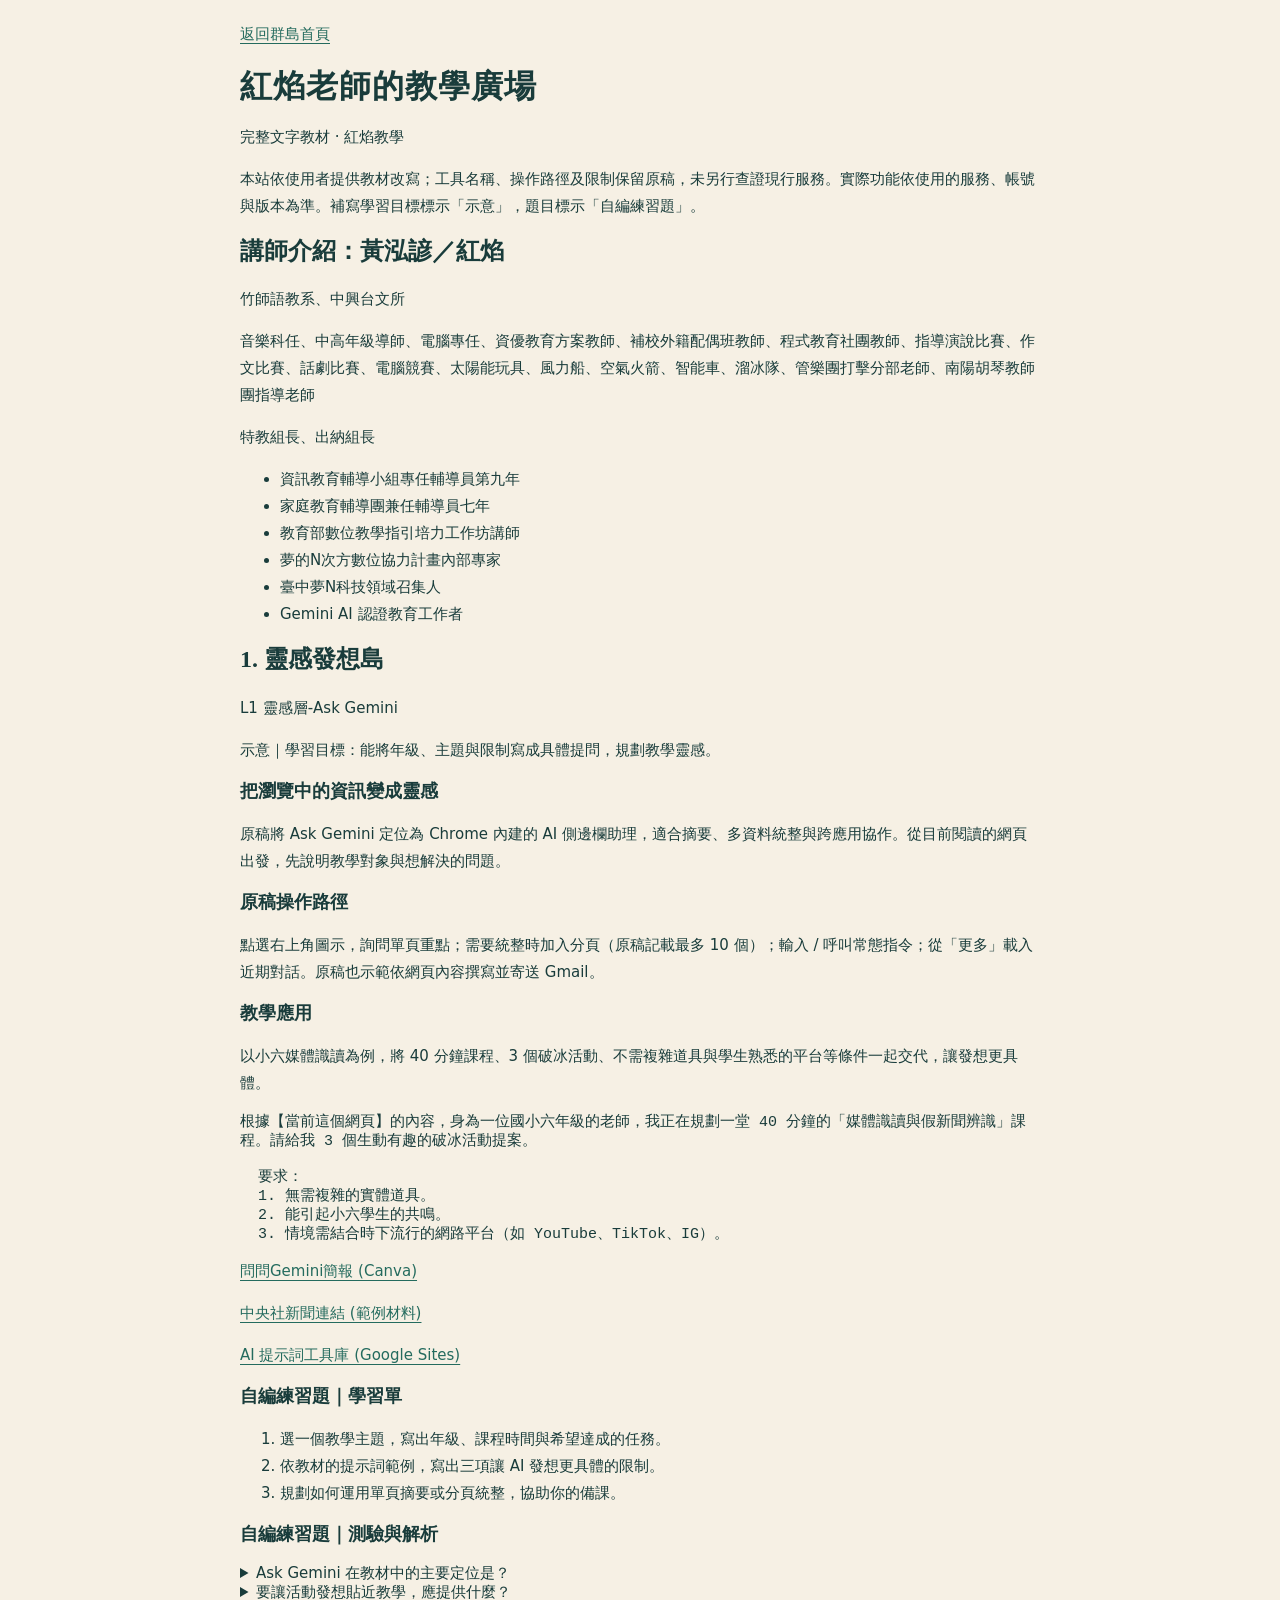
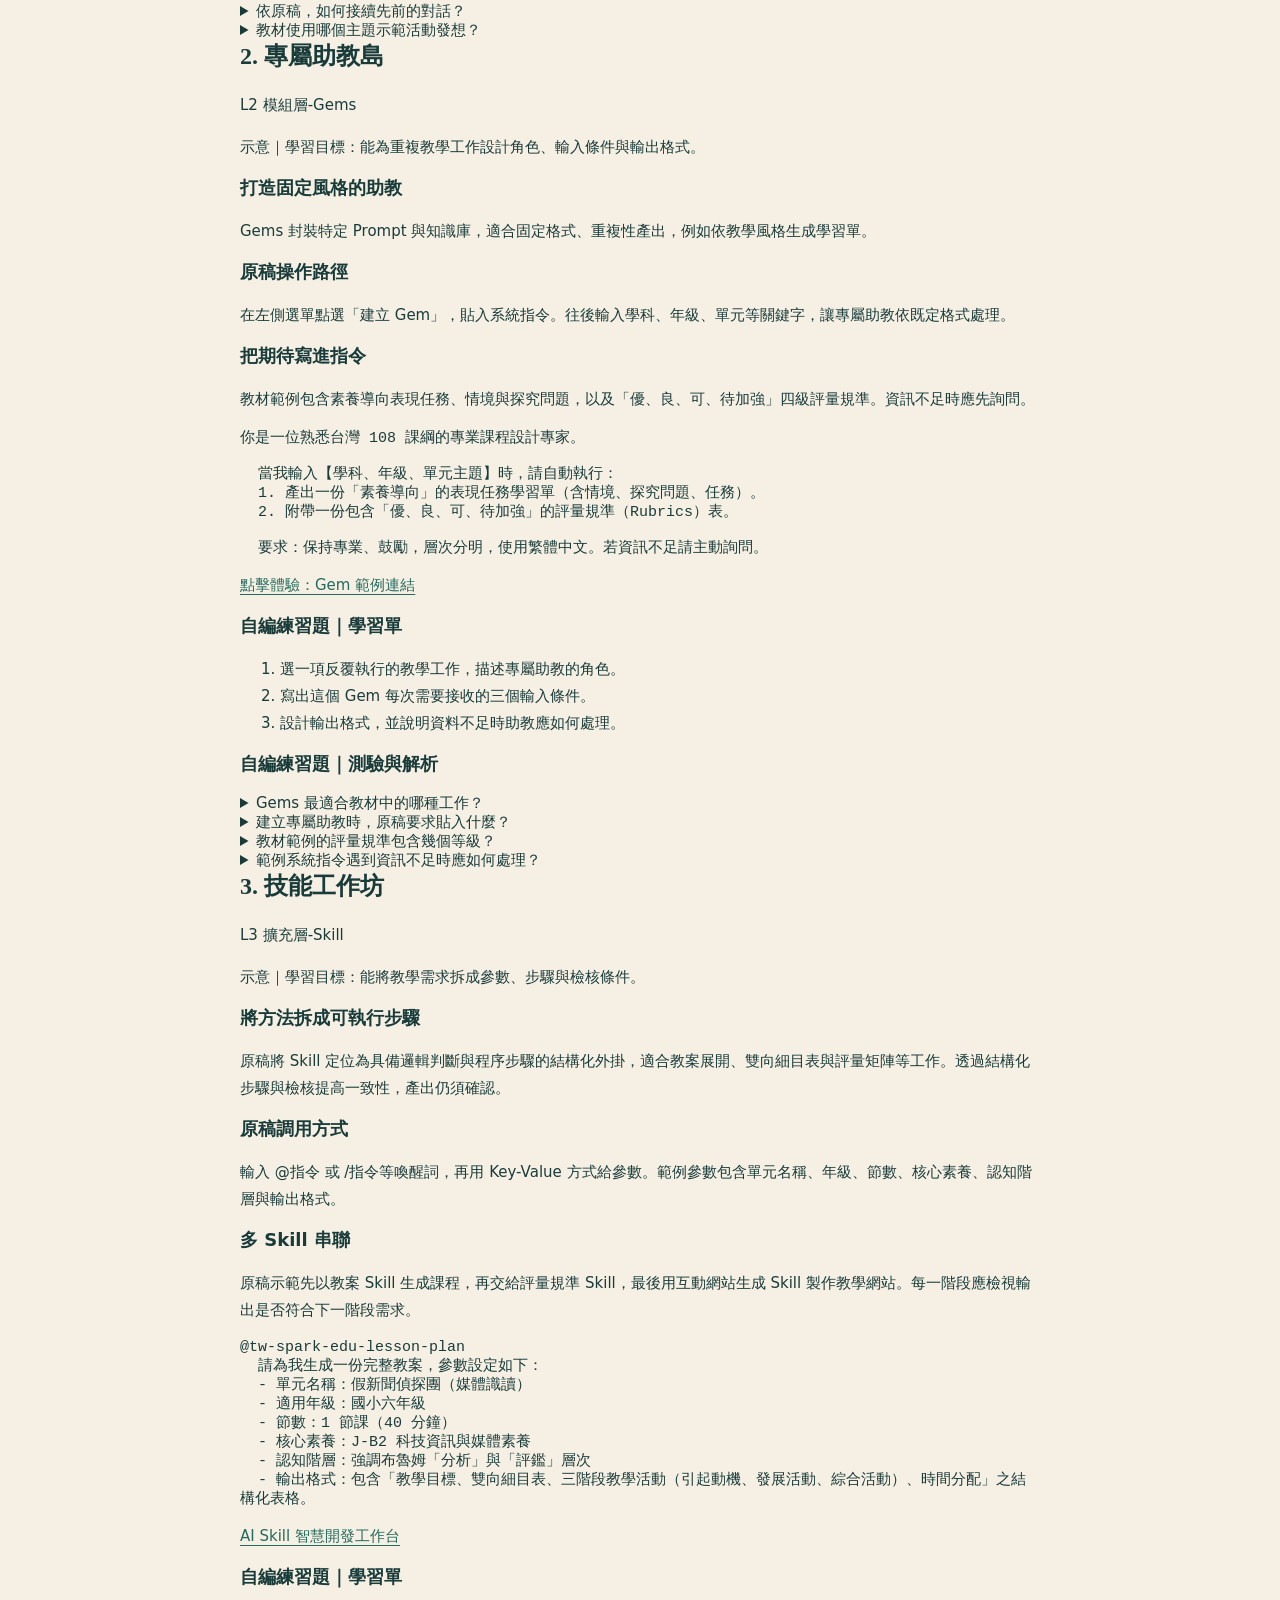
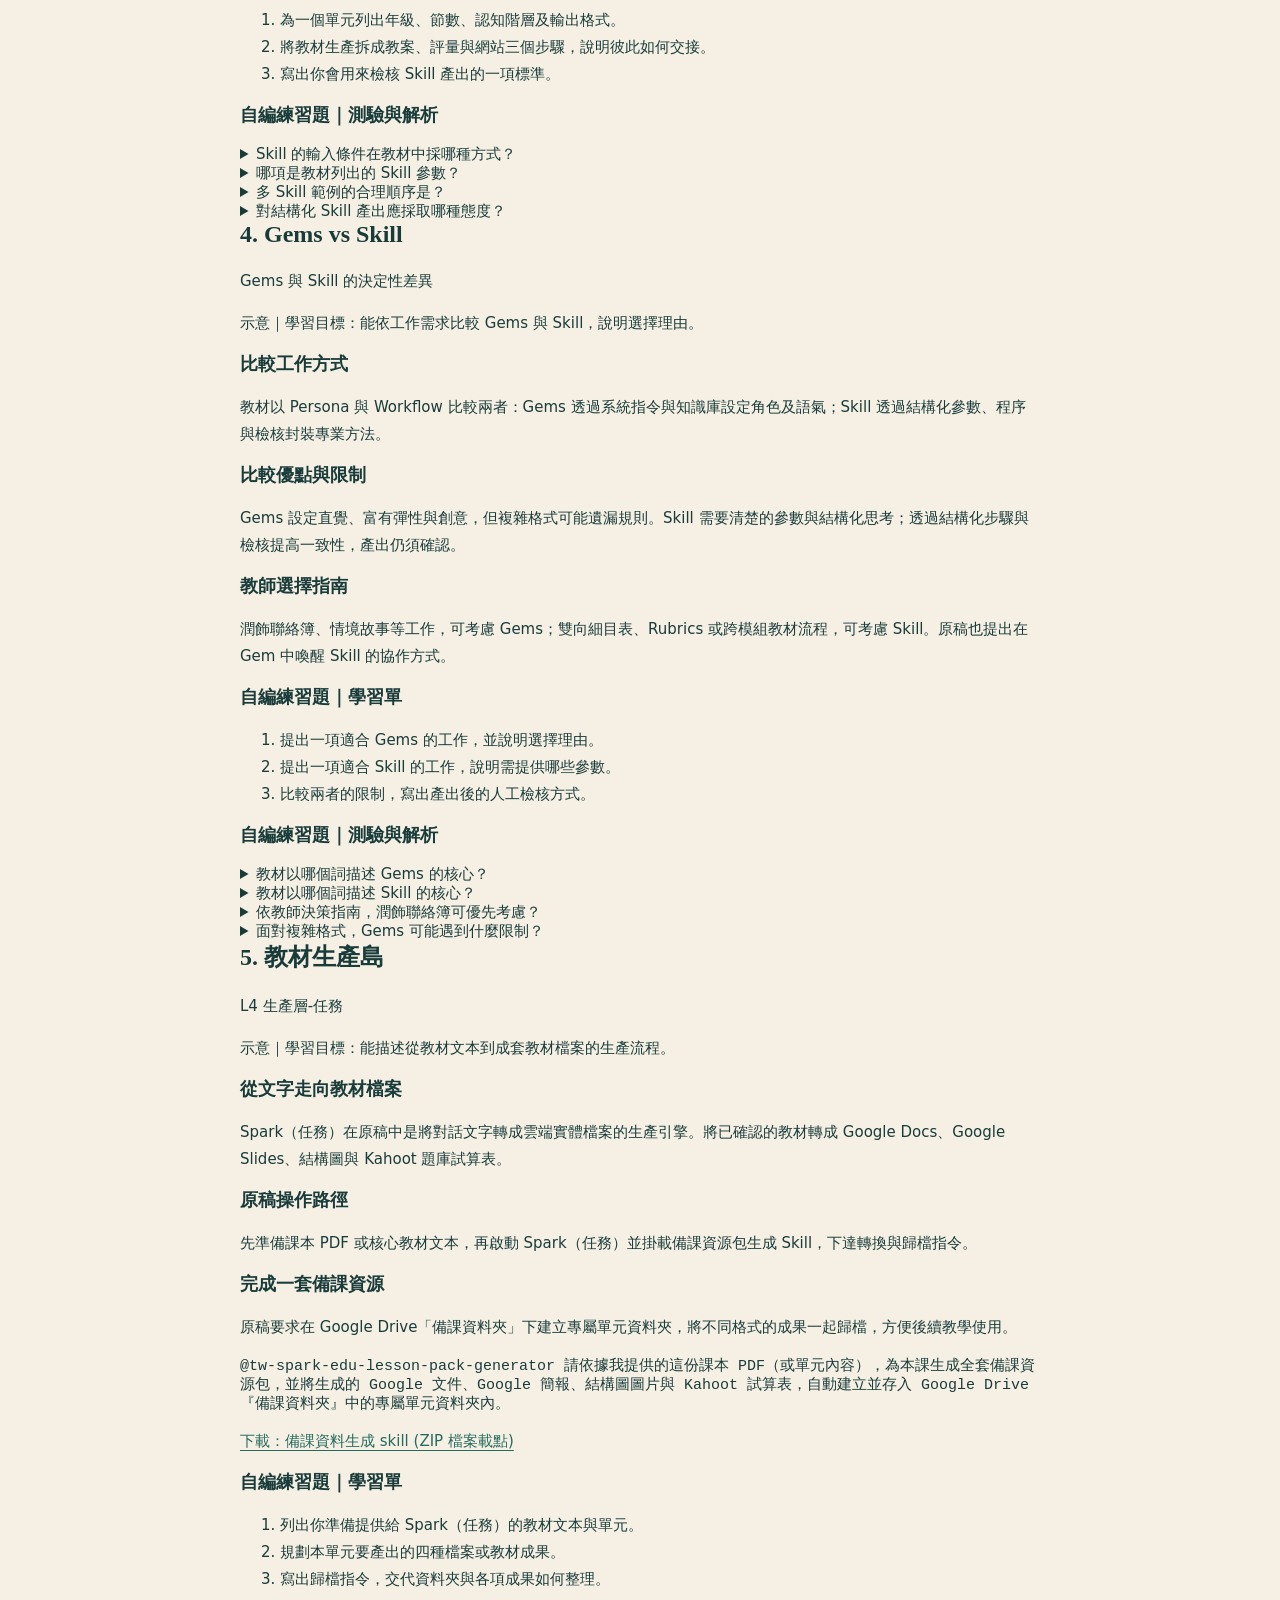
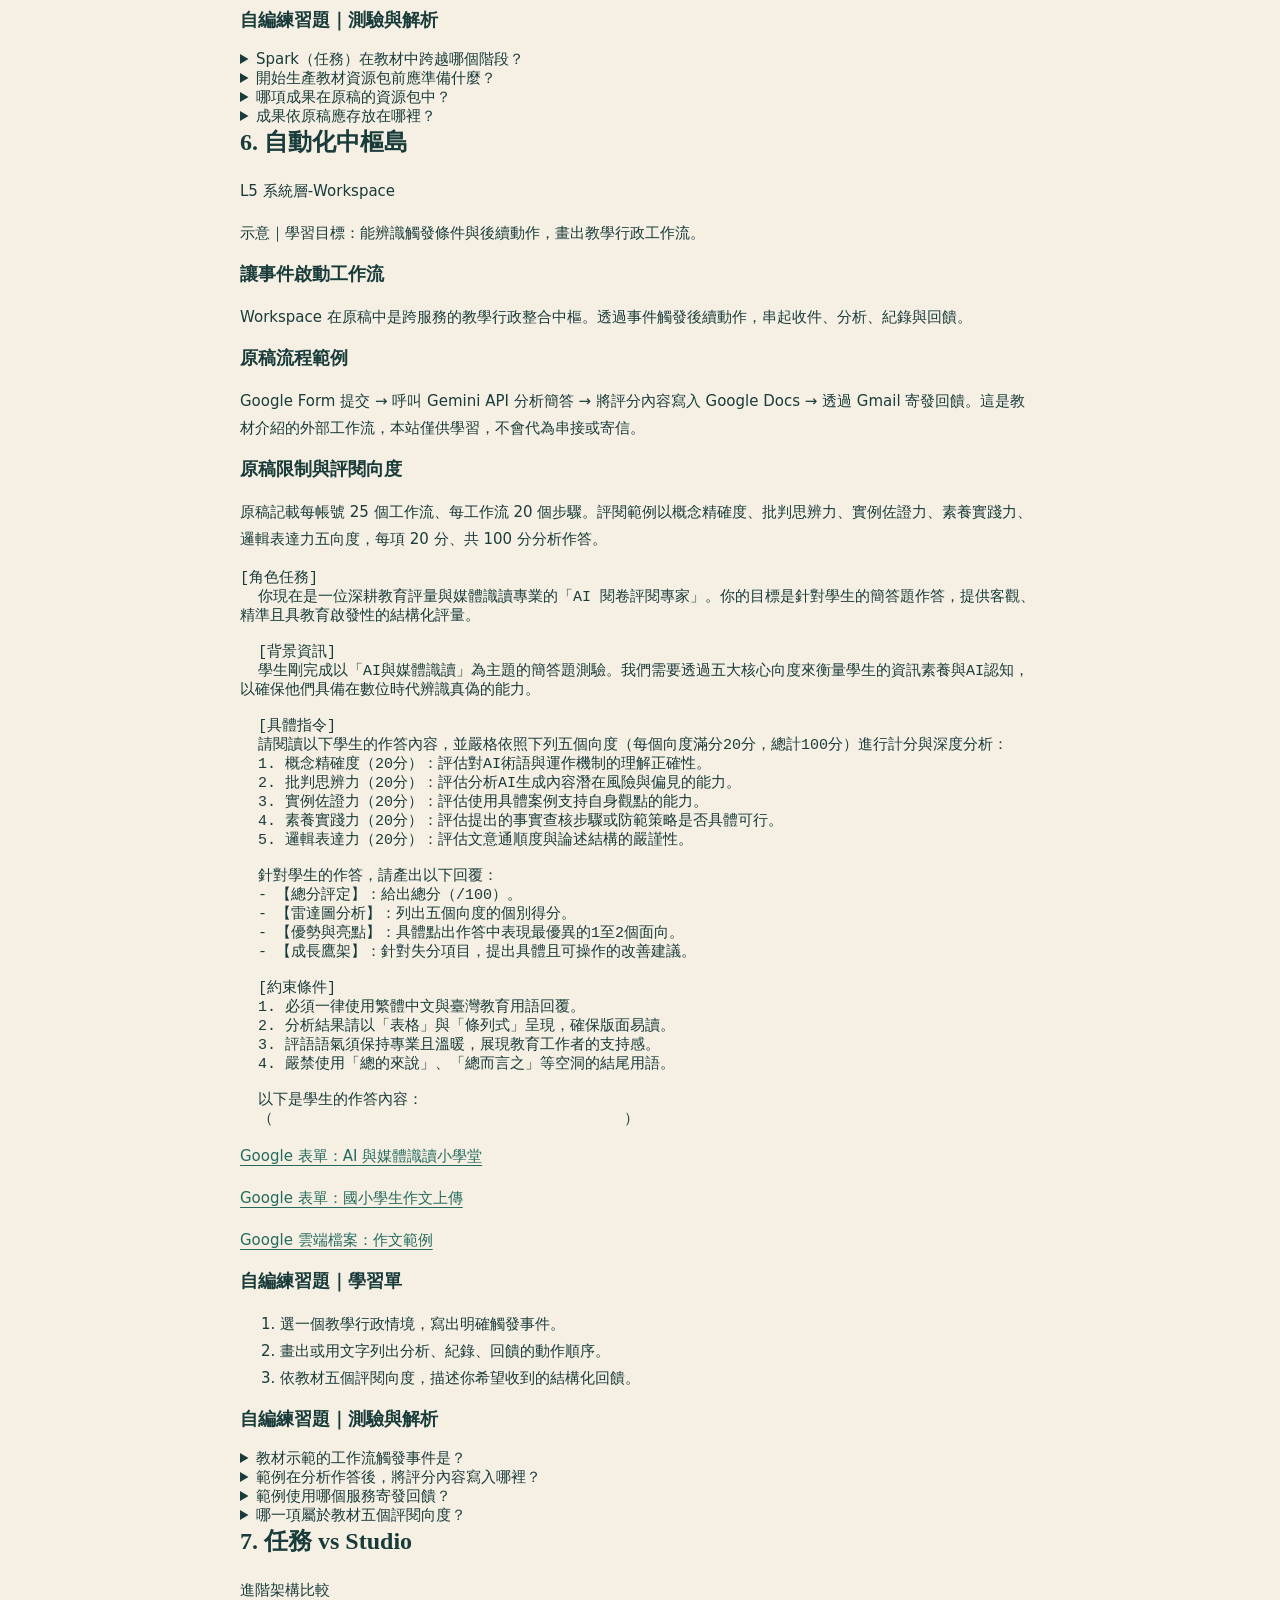
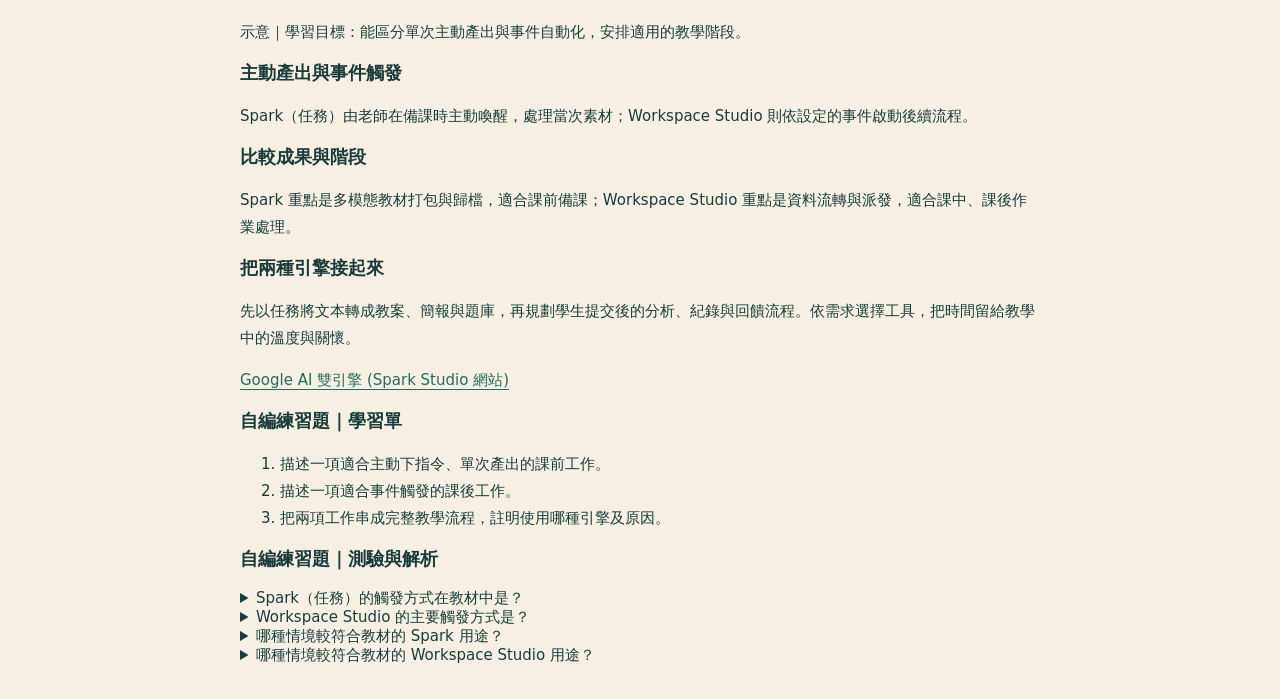
==== content.html @ 531f681a "Publish Hongyan teaching islands website" ====
<!doctype html><html lang="zh-Hant"><meta charset="utf-8"><meta name="viewport" content="width=device-width,initial-scale=1"><title>完整文字教材｜紅焰老師的教學廣場</title><link rel="stylesheet" href="styles.css"><body><main style="max-width:850px;margin:auto;padding:25px"><a href="./">返回群島首頁</a><h1>紅焰老師的教學廣場</h1><p>完整文字教材 · 紅焰教學</p><p>本站依使用者提供教材改寫；工具名稱、操作路徑及限制保留原稿，未另行查證現行服務。實際功能依使用的服務、帳號與版本為準。補寫學習目標標示「示意」，題目標示「自編練習題」。</p><h2>講師介紹：黃泓諺／紅焰</h2><p>竹師語教系、中興台文所</p><p>音樂科任、中高年級導師、電腦專任、資優教育方案教師、補校外籍配偶班教師、程式教育社團教師、指導演說比賽、作文比賽、話劇比賽、電腦競賽、太陽能玩具、風力船、空氣火箭、智能車、溜冰隊、管樂團打擊分部老師、南陽胡琴教師團指導老師</p><p>特教組長、出納組長</p><ul><li>資訊教育輔導小組專任輔導員第九年</li><li>家庭教育輔導團兼任輔導員七年</li><li>教育部數位教學指引培力工作坊講師</li><li>夢的N次方數位協力計畫內部專家</li><li>臺中夢N科技領域召集人</li><li>Gemini AI 認證教育工作者</li></ul><section><h2>1. 靈感發想島</h2><p>L1 靈感層-Ask Gemini</p><p>示意｜學習目標：能將年級、主題與限制寫成具體提問，規劃教學靈感。</p><h3>把瀏覽中的資訊變成靈感</h3><p>原稿將 Ask Gemini 定位為 Chrome 內建的 AI 側邊欄助理，適合摘要、多資料統整與跨應用協作。從目前閱讀的網頁出發，先說明教學對象與想解決的問題。</p><h3>原稿操作路徑</h3><p>點選右上角圖示，詢問單頁重點；需要統整時加入分頁（原稿記載最多 10 個）；輸入 / 呼叫常態指令；從「更多」載入近期對話。原稿也示範依網頁內容撰寫並寄送 Gmail。</p><h3>教學應用</h3><p>以小六媒體識讀為例，將 40 分鐘課程、3 個破冰活動、不需複雜道具與學生熟悉的平台等條件一起交代，讓發想更具體。</p><pre style="white-space:pre-wrap">根據【當前這個網頁】的內容，身為一位國小六年級的老師，我正在規劃一堂 40 分鐘的「媒體識讀與假新聞辨識」課程。請給我 3 個生動有趣的破冰活動提案。

  要求：
  1. 無需複雜的實體道具。
  2. 能引起小六學生的共鳴。
  3. 情境需結合時下流行的網路平台（如 YouTube、TikTok、IG）。</pre><p><a target="_blank" rel="noopener noreferrer" href="https://www.canva.com/design/DAHLmMfNN0M/DX5WxXr8ID_4GMmg6t9kiA/view?utm_content=DAHLmMfNN0M&amp;utm_campaign=designshare&amp;utm_medium=link2&amp;utm_source=uniquelinks&amp;utlId=hb34d3dd3f8#4">問問Gemini簡報 (Canva)</a></p><p><a target="_blank" rel="noopener noreferrer" href="https://www.cna.com.tw/news/aopl/202608100206.aspx">中央社新聞連結 (範例材料)</a></p><p><a target="_blank" rel="noopener noreferrer" href="https://sites.google.com/view/fireskills/skills%E6%8C%87%E4%BB%A4%E9%9B%86">AI 提示詞工具庫 (Google Sites)</a></p><h3>自編練習題｜學習單</h3><ol><li>選一個教學主題，寫出年級、課程時間與希望達成的任務。</li><li>依教材的提示詞範例，寫出三項讓 AI 發想更具體的限制。</li><li>規劃如何運用單頁摘要或分頁統整，協助你的備課。</li></ol><h3>自編練習題｜測驗與解析</h3><details><summary>Ask Gemini 在教材中的主要定位是？</summary><ul><li>Chrome 內建的 AI 側邊欄助理</li><li>離線試算表程式</li><li>學生點名系統</li><li>雲端硬碟資料夾</li></ul><p>答案：Chrome 內建的 AI 側邊欄助理。教材將它用於網頁摘要、統整與教學發想。</p></details><details><summary>要讓活動發想貼近教學，應提供什麼？</summary><ul><li>年級、主題、時間與活動限制</li><li>只說「幫我想」</li><li>只給一個表情符號</li><li>只列資料夾名稱</li></ul><p>答案：年級、主題、時間與活動限制。教材範例明確交代小六、40 分鐘與無複雜道具等條件。</p></details><details><summary>依原稿，如何接續先前的對話？</summary><ul><li>從「更多」載入「近期對話」</li><li>必須建立試算表</li><li>先刪除所有分頁</li><li>只能重新提問</li></ul><p>答案：從「更多」載入「近期對話」。這是原稿列出的接續脈絡方式。</p></details><details><summary>教材使用哪個主題示範活動發想？</summary><ul><li>媒體識讀與假新聞辨識</li><li>游泳姿勢測驗</li><li>烹飪火候控制</li><li>校舍工程估價</li></ul><p>答案：媒體識讀與假新聞辨識。原稿以小六媒體識讀課程的破冰活動示範。</p></details></section><section><h2>2. 專屬助教島</h2><p>L2 模組層-Gems</p><p>示意｜學習目標：能為重複教學工作設計角色、輸入條件與輸出格式。</p><h3>打造固定風格的助教</h3><p>Gems 封裝特定 Prompt 與知識庫，適合固定格式、重複性產出，例如依教學風格生成學習單。</p><h3>原稿操作路徑</h3><p>在左側選單點選「建立 Gem」，貼入系統指令。往後輸入學科、年級、單元等關鍵字，讓專屬助教依既定格式處理。</p><h3>把期待寫進指令</h3><p>教材範例包含素養導向表現任務、情境與探究問題，以及「優、良、可、待加強」四級評量規準。資訊不足時應先詢問。</p><pre style="white-space:pre-wrap">你是一位熟悉台灣 108 課綱的專業課程設計專家。

  當我輸入【學科、年級、單元主題】時，請自動執行：
  1. 產出一份「素養導向」的表現任務學習單（含情境、探究問題、任務）。
  2. 附帶一份包含「優、良、可、待加強」的評量規準（Rubrics）表。

  要求：保持專業、鼓勵，層次分明，使用繁體中文。若資訊不足請主動詢問。</pre><p><a target="_blank" rel="noopener noreferrer" href="https://gemini.google.com/gem/1ZPTjcGurju5-U2oRhyd-zbSAqyvMUpbj?usp=sharing">點擊體驗：Gem 範例連結</a></p><h3>自編練習題｜學習單</h3><ol><li>選一項反覆執行的教學工作，描述專屬助教的角色。</li><li>寫出這個 Gem 每次需要接收的三個輸入條件。</li><li>設計輸出格式，並說明資料不足時助教應如何處理。</li></ol><h3>自編練習題｜測驗與解析</h3><details><summary>Gems 最適合教材中的哪種工作？</summary><ul><li>固定格式的重複性產出</li><li>更換電腦硬體</li><li>維修校園網路</li><li>紙張裁切</li></ul><p>答案：固定格式的重複性產出。原稿以學習單產生器等固定風格與格式的工作說明。</p></details><details><summary>建立專屬助教時，原稿要求貼入什麼？</summary><ul><li>系統指令</li><li>印表機驅動程式</li><li>瀏覽器歷史紀錄</li><li>學生密碼</li></ul><p>答案：系統指令。系統指令封裝角色、產出規格與要求。</p></details><details><summary>教材範例的評量規準包含幾個等級？</summary><ul><li>四級</li><li>兩級</li><li>六級</li><li>八級</li></ul><p>答案：四級。分別為優、良、可、待加強。</p></details><details><summary>範例系統指令遇到資訊不足時應如何處理？</summary><ul><li>主動詢問</li><li>自行虛構</li><li>忽略所有要求</li><li>停止顯示內容</li></ul><p>答案：主動詢問。原稿明確要求資訊不足時主動詢問。</p></details></section><section><h2>3. 技能工作坊</h2><p>L3 擴充層-Skill</p><p>示意｜學習目標：能將教學需求拆成參數、步驟與檢核條件。</p><h3>將方法拆成可執行步驟</h3><p>原稿將 Skill 定位為具備邏輯判斷與程序步驟的結構化外掛，適合教案展開、雙向細目表與評量矩陣等工作。透過結構化步驟與檢核提高一致性，產出仍須確認。</p><h3>原稿調用方式</h3><p>輸入 @指令 或 /指令等喚醒詞，再用 Key-Value 方式給參數。範例參數包含單元名稱、年級、節數、核心素養、認知階層與輸出格式。</p><h3>多 Skill 串聯</h3><p>原稿示範先以教案 Skill 生成課程，再交給評量規準 Skill，最後用互動網站生成 Skill 製作教學網站。每一階段應檢視輸出是否符合下一階段需求。</p><pre style="white-space:pre-wrap">@tw-spark-edu-lesson-plan
  請為我生成一份完整教案，參數設定如下：
  - 單元名稱：假新聞偵探團（媒體識讀）
  - 適用年級：國小六年級
  - 節數：1 節課（40 分鐘）
  - 核心素養：J-B2 科技資訊與媒體素養
  - 認知階層：強調布魯姆「分析」與「評鑑」層次
  - 輸出格式：包含「教學目標、雙向細目表、三階段教學活動（引起動機、發展活動、綜合活動）、時間分配」之結構化表格。</pre><p><a target="_blank" rel="noopener noreferrer" href="https://moodlela914.github.io/gemskills/">AI Skill 智慧開發工作台</a></p><h3>自編練習題｜學習單</h3><ol><li>為一個單元列出年級、節數、認知階層及輸出格式。</li><li>將教材生產拆成教案、評量與網站三個步驟，說明彼此如何交接。</li><li>寫出你會用來檢核 Skill 產出的一項標準。</li></ol><h3>自編練習題｜測驗與解析</h3><details><summary>Skill 的輸入條件在教材中採哪種方式？</summary><ul><li>參數化 Key-Value</li><li>只傳空白訊息</li><li>隨機輸入符號</li><li>完全不給條件</li></ul><p>答案：參數化 Key-Value。教材用年級、節數等明確參數示範。</p></details><details><summary>哪項是教材列出的 Skill 參數？</summary><ul><li>認知階層</li><li>學生帳號密碼</li><li>主機序號</li><li>瀏覽器下載紀錄</li></ul><p>答案：認知階層。原稿以分析、評鑑等認知階層設定教案方向。</p></details><details><summary>多 Skill 範例的合理順序是？</summary><ul><li>教案 → 評量規準 → 互動網站</li><li>網站 → 刪除教材 → 不評量</li><li>歸檔 → 關機 → 收款</li><li>點名 → 維修 → 裁紙</li></ul><p>答案：教案 → 評量規準 → 互動網站。原稿示範先建立課程，再依課程設計評量及網站。</p></details><details><summary>對結構化 Skill 產出應採取哪種態度？</summary><ul><li>透過步驟提高一致性，產出仍須確認</li><li>保證永遠零錯誤</li><li>無需閱讀就公開</li><li>所有參數皆可省略</li></ul><p>答案：透過步驟提高一致性，產出仍須確認。依使用者核准修訂，結構化不能取代人工確認。</p></details></section><section><h2>4. Gems vs Skill</h2><p>Gems 與 Skill 的決定性差異</p><p>示意｜學習目標：能依工作需求比較 Gems 與 Skill，說明選擇理由。</p><h3>比較工作方式</h3><p>教材以 Persona 與 Workflow 比較兩者：Gems 透過系統指令與知識庫設定角色及語氣；Skill 透過結構化參數、程序與檢核封裝專業方法。</p><h3>比較優點與限制</h3><p>Gems 設定直覺、富有彈性與創意，但複雜格式可能遺漏規則。Skill 需要清楚的參數與結構化思考；透過結構化步驟與檢核提高一致性，產出仍須確認。</p><h3>教師選擇指南</h3><p>潤飾聯絡簿、情境故事等工作，可考慮 Gems；雙向細目表、Rubrics 或跨模組教材流程，可考慮 Skill。原稿也提出在 Gem 中喚醒 Skill 的協作方式。</p><h3>自編練習題｜學習單</h3><ol><li>提出一項適合 Gems 的工作，並說明選擇理由。</li><li>提出一項適合 Skill 的工作，說明需提供哪些參數。</li><li>比較兩者的限制，寫出產出後的人工檢核方式。</li></ol><h3>自編練習題｜測驗與解析</h3><details><summary>教材以哪個詞描述 Gems 的核心？</summary><ul><li>Persona</li><li>印表機</li><li>資料夾</li><li>硬碟</li></ul><p>答案：Persona。比較表以 Persona 說明角色與語氣設定。</p></details><details><summary>教材以哪個詞描述 Skill 的核心？</summary><ul><li>Workflow</li><li>字型</li><li>投影機</li><li>紙張</li></ul><p>答案：Workflow。比較表以 Workflow 說明結構化步驟與檢核。</p></details><details><summary>依教師決策指南，潤飾聯絡簿可優先考慮？</summary><ul><li>Gems</li><li>網路交換器</li><li>資料夾重新命名</li><li>鍵盤驅動程式</li></ul><p>答案：Gems。此工作偏向語氣、教學風格與彈性文字產出。</p></details><details><summary>面對複雜格式，Gems 可能遇到什麼限制？</summary><ul><li>跑版或遺忘規則</li><li>必然停止供電</li><li>無法輸入文字</li><li>只能產出圖像</li></ul><p>答案：跑版或遺忘規則。原稿提醒機率生成遇到嚴格限制時可能不一致。</p></details></section><section><h2>5. 教材生產島</h2><p>L4 生產層-任務</p><p>示意｜學習目標：能描述從教材文本到成套教材檔案的生產流程。</p><h3>從文字走向教材檔案</h3><p>Spark（任務）在原稿中是將對話文字轉成雲端實體檔案的生產引擎。將已確認的教材轉成 Google Docs、Google Slides、結構圖與 Kahoot 題庫試算表。</p><h3>原稿操作路徑</h3><p>先準備課本 PDF 或核心教材文本，再啟動 Spark（任務）並掛載備課資源包生成 Skill，下達轉換與歸檔指令。</p><h3>完成一套備課資源</h3><p>原稿要求在 Google Drive「備課資料夾」下建立專屬單元資料夾，將不同格式的成果一起歸檔，方便後續教學使用。</p><pre style="white-space:pre-wrap">@tw-spark-edu-lesson-pack-generator 請依據我提供的這份課本 PDF（或單元內容），為本課生成全套備課資源包，並將生成的 Google 文件、Google 簡報、結構圖圖片與 Kahoot 試算表，自動建立並存入 Google Drive『備課資料夾』中的專屬單元資料夾內。</pre><p><a target="_blank" rel="noopener noreferrer" href="https://u1.padletusercontent.com/uploads/padlet-uploads-usc1/1736270122/df8935d96eef982d28dcd34543dd5999/tw_spark_edu_lesson_pack_generator.zip?token=[base64]">下載：備課資料生成 skill (ZIP 檔案載點)</a></p><h3>自編練習題｜學習單</h3><ol><li>列出你準備提供給 Spark（任務）的教材文本與單元。</li><li>規劃本單元要產出的四種檔案或教材成果。</li><li>寫出歸檔指令，交代資料夾與各項成果如何整理。</li></ol><h3>自編練習題｜測驗與解析</h3><details><summary>Spark（任務）在教材中跨越哪個階段？</summary><ul><li>對話文字到雲端實體檔案</li><li>電力到網路線</li><li>紙張到木材</li><li>攝影機到印表機</li></ul><p>答案：對話文字到雲端實體檔案。教材定位為將確認後文字轉為教材檔案的生產引擎。</p></details><details><summary>開始生產教材資源包前應準備什麼？</summary><ul><li>課本 PDF 或核心教材文本</li><li>學生密碼清單</li><li>電腦硬體報價</li><li>空白訊息</li></ul><p>答案：課本 PDF 或核心教材文本。原稿第一步是準備來源教材。</p></details><details><summary>哪項成果在原稿的資源包中？</summary><ul><li>Kahoot 題庫試算表</li><li>校車維修單</li><li>銀行轉帳憑證</li><li>宿舍門禁卡</li></ul><p>答案：Kahoot 題庫試算表。原稿列出文件、簡報、結構圖與 Kahoot 試算表。</p></details><details><summary>成果依原稿應存放在哪裡？</summary><ul><li>Google Drive 的專屬單元資料夾</li><li>只留在對話標題</li><li>隨機刪除</li><li>學生密碼欄</li></ul><p>答案：Google Drive 的專屬單元資料夾。指令要求建立單元資料夾，統整歸檔。</p></details></section><section><h2>6. 自動化中樞島</h2><p>L5 系統層-Workspace</p><p>示意｜學習目標：能辨識觸發條件與後續動作，畫出教學行政工作流。</p><h3>讓事件啟動工作流</h3><p>Workspace 在原稿中是跨服務的教學行政整合中樞。透過事件觸發後續動作，串起收件、分析、紀錄與回饋。</p><h3>原稿流程範例</h3><p>Google Form 提交 → 呼叫 Gemini API 分析簡答 → 將評分內容寫入 Google Docs → 透過 Gmail 寄發回饋。這是教材介紹的外部工作流，本站僅供學習，不會代為串接或寄信。</p><h3>原稿限制與評閱向度</h3><p>原稿記載每帳號 25 個工作流、每工作流 20 個步驟。評閱範例以概念精確度、批判思辨力、實例佐證力、素養實踐力、邏輯表達力五向度，每項 20 分、共 100 分分析作答。</p><pre style="white-space:pre-wrap">[角色任務]
  你現在是一位深耕教育評量與媒體識讀專業的「AI 閱卷評閱專家」。你的目標是針對學生的簡答題作答，提供客觀、精準且具教育啟發性的結構化評量。

  [背景資訊]
  學生剛完成以「AI與媒體識讀」為主題的簡答題測驗。我們需要透過五大核心向度來衡量學生的資訊素養與AI認知，以確保他們具備在數位時代辨識真偽的能力。

  [具體指令]
  請閱讀以下學生的作答內容，並嚴格依照下列五個向度（每個向度滿分20分，總計100分）進行計分與深度分析：
  1. 概念精確度（20分）：評估對AI術語與運作機制的理解正確性。
  2. 批判思辨力（20分）：評估分析AI生成內容潛在風險與偏見的能力。
  3. 實例佐證力（20分）：評估使用具體案例支持自身觀點的能力。
  4. 素養實踐力（20分）：評估提出的事實查核步驟或防範策略是否具體可行。
  5. 邏輯表達力（20分）：評估文意通順度與論述結構的嚴謹性。

  針對學生的作答，請產出以下回覆：
  - 【總分評定】：給出總分（/100）。
  - 【雷達圖分析】：列出五個向度的個別得分。
  - 【優勢與亮點】：具體點出作答中表現最優異的1至2個面向。
  - 【成長鷹架】：針對失分項目，提出具體且可操作的改善建議。

  [約束條件]
  1. 必須一律使用繁體中文與臺灣教育用語回覆。
  2. 分析結果請以「表格」與「條列式」呈現，確保版面易讀。
  3. 評語語氣須保持專業且溫暖，展現教育工作者的支持感。
  4. 嚴禁使用「總的來說」、「總而言之」等空洞的結尾用語。

  以下是學生的作答內容：
  （                                       ）</pre><p><a target="_blank" rel="noopener noreferrer" href="https://docs.google.com/forms/d/e/1FAIpQLSeXGEDD15aoSWfUuVnDVUYDAQT18z3Glyc0orc8nErMpiPvmA/viewform">Google 表單：AI 與媒體識讀小學堂</a></p><p><a target="_blank" rel="noopener noreferrer" href="https://docs.google.com/forms/d/e/1FAIpQLSeZiQxbILLUaVcp5YNn76YQANyocaM2n6pN9eeBRgpGIYclGA/viewform">Google 表單：國小學生作文上傳</a></p><p><a target="_blank" rel="noopener noreferrer" href="https://drive.google.com/file/d/1uDeNNTBMOU2ynpUBXBktfagf7w33i3dU/view?usp=sharing">Google 雲端檔案：作文範例</a></p><h3>自編練習題｜學習單</h3><ol><li>選一個教學行政情境，寫出明確觸發事件。</li><li>畫出或用文字列出分析、紀錄、回饋的動作順序。</li><li>依教材五個評閱向度，描述你希望收到的結構化回饋。</li></ol><h3>自編練習題｜測驗與解析</h3><details><summary>教材示範的工作流觸發事件是？</summary><ul><li>Google Form 被提交</li><li>教師更換滑鼠</li><li>投影機關閉</li><li>桌面背景改色</li></ul><p>答案：Google Form 被提交。表單提交啟動後續分析、紀錄與寄送。</p></details><details><summary>範例在分析作答後，將評分內容寫入哪裡？</summary><ul><li>Google Docs</li><li>硬體 BIOS</li><li>紙張裁刀</li><li>瀏覽器書籤名稱</li></ul><p>答案：Google Docs。教材流程為 Gemini API 分析後寫入 Google Docs。</p></details><details><summary>範例使用哪個服務寄發回饋？</summary><ul><li>Gmail</li><li>相機</li><li>計算機</li><li>字型管理器</li></ul><p>答案：Gmail。原稿最後一步透過 Gmail 派送回饋。</p></details><details><summary>哪一項屬於教材五個評閱向度？</summary><ul><li>批判思辨力</li><li>鍵盤打字速度</li><li>螢幕尺寸</li><li>電腦價格</li></ul><p>答案：批判思辨力。五向度包含概念、思辨、佐證、實踐及表達。</p></details></section><section><h2>7. 任務 vs  Studio</h2><p>進階架構比較</p><p>示意｜學習目標：能區分單次主動產出與事件自動化，安排適用的教學階段。</p><h3>主動產出與事件觸發</h3><p>Spark（任務）由老師在備課時主動喚醒，處理當次素材；Workspace Studio 則依設定的事件啟動後續流程。</p><h3>比較成果與階段</h3><p>Spark 重點是多模態教材打包與歸檔，適合課前備課；Workspace Studio 重點是資料流轉與派發，適合課中、課後作業處理。</p><h3>把兩種引擎接起來</h3><p>先以任務將文本轉成教案、簡報與題庫，再規劃學生提交後的分析、紀錄與回饋流程。依需求選擇工具，把時間留給教學中的溫度與關懷。</p><p><a target="_blank" rel="noopener noreferrer" href="https://moodlela914.github.io/sparkstudio">Google AI 雙引擎 (Spark Studio 網站)</a></p><h3>自編練習題｜學習單</h3><ol><li>描述一項適合主動下指令、單次產出的課前工作。</li><li>描述一項適合事件觸發的課後工作。</li><li>把兩項工作串成完整教學流程，註明使用哪種引擎及原因。</li></ol><h3>自編練習題｜測驗與解析</h3><details><summary>Spark（任務）的觸發方式在教材中是？</summary><ul><li>教師主動喚醒</li><li>學生提交後永遠自動啟動</li><li>只能午夜啟動</li><li>由印表機墨水決定</li></ul><p>答案：教師主動喚醒。教材將其定位為 On-Demand 單次產出。</p></details><details><summary>Workspace Studio 的主要觸發方式是？</summary><ul><li>事件觸發</li><li>每次必須手動貼完整指令</li><li>只能按投影機開關</li><li>由紙張顏色決定</li></ul><p>答案：事件觸發。設定規則後由事件啟動工作流。</p></details><details><summary>哪種情境較符合教材的 Spark 用途？</summary><ul><li>課前將文本打包為教材</li><li>課後依表單提交自動派發</li><li>電腦硬碟修復</li><li>校舍清潔排程</li></ul><p>答案：課前將文本打包為教材。Spark 聚焦主動生成多種教材檔案。</p></details><details><summary>哪種情境較符合教材的 Workspace Studio 用途？</summary><ul><li>收件後分析、寫紀錄並寄信</li><li>單次發想破冰活動</li><li>只潤飾一則聯絡簿</li><li>手動替換簡報字型</li></ul><p>答案：收件後分析、寫紀錄並寄信。Studio 聚焦課中、課後的資料流轉與派發。</p></details></section></main></body></html>
---- styles.css ----
@charset "UTF-8";
:root{--bg:#f6f0e4;--surface:#fffdf7;--ink:#193c3b;--muted:#536c66;--line:#d9ddd0;--primary:#2f7a6b;--accent:#a9521e;--water:#bed4d3;--shadow:0 16px 52px #183d3b18;font-family:"Noto Sans TC","Microsoft JhengHei",system-ui,sans-serif;color:var(--ink);background:var(--bg);font-size:15px;color-scheme:light}
html[data-theme=mist]{--bg:#dcebee;--surface:#f5fbfb;--ink:#163c43;--muted:#4c6970;--line:#bed3d7;--water:#b0cccf}
html[data-theme=night]{--bg:#16222e;--surface:#233445;--ink:#f3f1e8;--muted:#c0cfd3;--line:#465c6c;--primary:#9ed8c6;--accent:#ffbd81;--water:#193f76;color-scheme:dark}
*{box-sizing:border-box}body{margin:0}button,input,select,textarea{font:inherit;color:inherit}button,select{min-height:44px}button,a,input,select,textarea{touch-action:manipulation}button{cursor:pointer;border:1px solid var(--line);background:var(--surface);border-radius:12px;padding:10px 15px;transition:background .16s,box-shadow .16s}button:hover{box-shadow:0 3px 12px #183d3b1c;background:var(--bg)}button:focus-visible,a:focus-visible,input:focus-visible,select:focus-visible,textarea:focus-visible,summary:focus-visible{outline:3px solid var(--accent);outline-offset:3px}button:disabled{opacity:.55;cursor:not-allowed}a{color:var(--primary);text-underline-offset:4px}h1,h2,h3,p{margin-top:0}h1,h2,.island-label{font-family:"LXGW WenKai TC","DFKai-SB","KaiTi","Microsoft JhengHei",serif}h1{font-size:36px;line-height:1.36;letter-spacing:1px;margin:21px 0 15px}h1 span{color:var(--primary)}h2{font-size:24px}h3{font-size:18px}p,li{line-height:1.8}small{display:block}button.primary{background:var(--primary);color:var(--surface);border-color:transparent;font-weight:700}html[data-theme=night] button.primary{color:#16222e}.small{font-size:12px;color:var(--muted)}.eyebrow{font-size:10px;font-weight:800;letter-spacing:1.4px;color:var(--primary)}.eyebrow>span{display:inline-block;width:7px;height:7px;background:#d9792f;border-radius:100%;margin-right:5px}.header{height:84px;padding:0 34px;display:flex;align-items:center;justify-content:space-between;border-bottom:1px solid var(--line);position:relative;z-index:3;background:var(--bg)}.brand{display:flex;gap:12px;align-items:center;text-decoration:none;color:var(--ink);font-size:19px;font-weight:800}.brand small{font:9px/2 system-ui;letter-spacing:2px;color:var(--muted)}.header-actions{display:flex;align-items:center;gap:24px}.edition{font-size:12px;color:var(--muted)}.edition i{font-style:normal;margin-left:14px;color:var(--accent)}.icon-button{width:44px;height:44px;padding:0;border-radius:50%;font-size:19px;flex-shrink:0}.workspace{display:grid;grid-template-columns:310px minmax(0,1fr);min-height:calc(100dvh - 84px);padding-bottom:90px}.rail{padding:29px 25px 12px 34px;z-index:2;background:var(--bg);border-right:1px solid var(--line)}.intro{font-size:13px;color:var(--muted)}.center-entry{display:flex;align-items:center;gap:10px;width:100%;text-align:left;padding:13px 11px;border:1px solid var(--line);margin:22px 0}.entry-symbol{font-size:26px;color:var(--accent)}.center-entry span:nth-child(2){flex:1;font-size:13px;font-weight:700}.center-entry small{font-size:10px;color:var(--muted);margin-top:4px;font-weight:400}.center-entry b{font-size:20px}.rail-heading{display:flex;align-items:center;justify-content:space-between;margin-top:24px}.rail-heading h2{font-family:inherit;font-size:14px;margin:0}.rail-heading>span{font-size:11px;color:var(--muted)}.progress-track{height:4px;background:var(--line);border-radius:6px;margin:12px 0 20px;overflow:hidden}.progress-track span{display:block;height:100%;background:#d9792f;width:0;transition:width .3s}.search-label{font-size:11px;color:var(--muted)}.search-box{display:flex;align-items:center;background:var(--surface);border:1px solid var(--line);border-radius:12px;margin:7px 0 8px;padding:0 12px;gap:8px}.search-box span{font-size:22px}.search-box input{min-height:44px;min-width:0;width:100%;border:0;background:transparent;font-size:12px;outline-offset:0}select{width:100%;border:1px solid var(--line);background:var(--surface);border-radius:10px;padding:8px;font-size:12px}#course-list{margin-top:13px}.course-entry{display:flex;width:100%;text-align:left;align-items:center;gap:11px;margin:4px 0;padding:8px 6px;border:0;background:transparent;border-bottom:1px solid var(--line);border-radius:0;min-height:56px}.course-entry .num{width:29px;color:var(--accent);font:italic 17px Georgia}.course-entry .course-name{font-size:13px;font-weight:700;flex:1}.course-entry small{font-size:10px;color:var(--muted);font-weight:400;margin-top:3px}.course-entry .visited{font-size:12px;color:var(--primary)}.rail-footer{display:flex;justify-content:space-between;font-size:10px;color:var(--muted);margin-top:20px}.rail-footer a{font-size:10px}.map{position:relative;min-height:640px;background:var(--water);overflow:hidden}.map-heading{position:absolute;top:32px;left:34px;z-index:1;pointer-events:none}.map-heading p{font-size:14px;margin:8px 0;color:#294b4c}.map-heading .eyebrow{color:#294b4c}html[data-theme=night] .map-heading p,html[data-theme=night] .map-heading .eyebrow{color:#e7edf0}#scene{position:absolute;inset:0}#scene canvas{display:block;touch-action:none}.map-guide{position:absolute;bottom:44px;left:28px;display:flex;gap:8px;align-items:center;z-index:1;pointer-events:none}.map-guide p{font-size:12px;background:var(--surface);padding:10px 15px;border-radius:16px;margin:0;box-shadow:var(--shadow)}.map-guide small{font-size:10px;color:var(--muted)}.overview{position:absolute;bottom:55px;right:28px;z-index:1;border-radius:30px;font-size:12px}.map-coordinate{position:absolute;bottom:16px;left:34px;right:30px;font:9px system-ui;letter-spacing:2px;color:#395e62;display:flex;justify-content:space-between}html[data-theme=night] .map-coordinate{color:#d8e5ef}#map-status{position:absolute;left:20px;right:20px;top:46%;text-align:center;z-index:1;color:var(--ink);font-size:14px;background:var(--surface);border-radius:18px;padding:18px}.island-label{min-height:44px;padding:9px 13px;white-space:nowrap;background:#fffdf5f5;color:#203f3b;border:1px solid #d4ded7;border-radius:28px;box-shadow:0 3px 8px #143d3926;font-size:13px;font-weight:800;pointer-events:auto;position:relative}.island-label b{color:#a9521e;font-family:system-ui;font-size:12px;margin-right:6px}.island-label.selected{background:#2f7a6b;color:#fff;box-shadow:0 0 0 4px #fff8}.island-label.selected b{color:#ffe1a2}.island-label.center{border-color:#cd8b3a}.dock{position:fixed;bottom:17px;left:50%;transform:translateX(-50%);display:flex;align-items:center;gap:7px;padding:7px 10px;background:var(--surface);border:1px solid var(--line);border-radius:20px;z-index:4;box-shadow:var(--shadow);white-space:nowrap}.dock button{border:0;background:transparent;font-size:12px;padding:8px 11px;min-height:44px}.dock button[aria-pressed=true]{background:var(--bg);box-shadow:inset 0 0 0 1px var(--primary)}.theme-switch{display:flex;gap:3px}.theme-switch i{display:inline-block;width:12px;height:12px;border:1px solid #81928e;border-radius:50%;vertical-align:middle;margin-right:6px}.dock-divider{height:23px;width:1px;background:var(--line)}.light-label{display:flex;align-items:center;gap:5px;font-size:11px;padding:0 3px}.light-label select{width:68px;border:0;background:var(--bg)}.dock #day-toggle{color:var(--accent)}#panel-scrim{position:fixed;inset:0;background:#122a3355;z-index:9;backdrop-filter:blur(3px)}#panel{position:fixed;right:18px;top:18px;bottom:18px;width:min(640px,calc(100% - 36px));z-index:10;background:var(--surface);box-shadow:0 20px 90px #102c3e44;border:1px solid var(--line);border-radius:25px;padding:24px;display:flex;flex-direction:column;overflow:hidden}#panel[hidden],#panel-scrim[hidden]{display:none}.panel-header{display:flex;align-items:flex-start;gap:15px;justify-content:space-between}.panel-header h2{margin:9px 0 10px;font-size:28px}#panel-intro{font-size:13px;color:var(--muted);margin-bottom:16px;flex-shrink:0}.tabs{display:flex;border-bottom:1px solid var(--line);flex-shrink:0;margin-bottom:8px}.tabs button{flex:1;border:0;border-radius:0;background:transparent;font-size:14px}.tabs button[aria-selected=true]{color:var(--primary);border-bottom:3px solid var(--primary);font-weight:800}#panel-content{overflow-y:auto;overscroll-behavior:contain;flex:1;padding:17px 5px 35px;scrollbar-gutter:stable}.content-block{padding:17px 0;border-bottom:1px solid var(--line);scroll-margin-top:10px}.content-block h3{margin-bottom:10px}.content-block p{font-size:14px;margin:0}.notice{background:var(--bg);border-left:3px solid var(--accent);border-radius:3px 12px 12px 3px;padding:13px 15px;font-size:12px;line-height:1.8;margin:12px 0 20px}.tag{display:inline-block;color:var(--accent);font-size:11px;margin-bottom:8px}.content-links{list-style:none;padding:0;margin:14px 0}.content-links a{display:block;border:1px solid var(--line);border-radius:10px;padding:12px 14px;margin:7px 0;font-size:13px;min-height:44px}.prompt{background:var(--bg);border:1px solid var(--line);border-radius:14px;padding:15px;margin:14px 0}.prompt pre{font:12px/1.9 "Microsoft JhengHei",sans-serif;white-space:pre-wrap;word-break:break-word;margin:0 0 10px}.prompt button{font-size:12px}.action-row{display:flex;flex-wrap:wrap;gap:9px;margin-top:20px}.worksheet-label{display:block;margin:20px 0;font-size:14px;line-height:1.8}.worksheet-label textarea{display:block;resize:vertical;width:100%;min-height:110px;padding:12px;border:1px solid var(--line);background:var(--bg);border-radius:12px;margin-top:10px;font-size:14px}.quiz-question{border:1px solid var(--line);border-radius:16px;padding:18px;margin:15px 0}.quiz-question legend{font-size:14px;font-weight:700;padding:0 6px}.option{display:flex;align-items:flex-start;gap:9px;padding:12px 8px;margin:3px 0;font-size:13px;line-height:1.6;border-radius:8px;cursor:pointer;min-height:44px}.option:hover{background:var(--bg)}.option input{margin-top:4px;accent-color:var(--primary);width:17px;height:17px;flex-shrink:0}.answer-explanation{background:var(--bg);padding:12px;border-radius:10px;font-size:13px;margin-top:10px}.answer-explanation.bad{border-left:3px solid #ad4c37}.answer-explanation.good{border-left:3px solid var(--primary)}.quiz-result{padding:18px;background:var(--bg);border:1px solid var(--line);border-radius:13px;font-weight:700}.speaker{display:grid;grid-template-columns:135px 1fr;gap:20px;margin:20px 0}.speaker img{width:100%;border-radius:18px}.speaker h3{margin:4px 0 8px;font-size:24px}.speaker p{font-size:13px}.speaker-detail h4{color:var(--primary);margin-bottom:8px}.speaker-detail p,.speaker-detail li{font-size:13px}.speaker-detail ul{padding-left:20px}.progress-item{display:flex;align-items:center;justify-content:space-between;gap:10px;padding:12px 0;border-bottom:1px solid var(--line);font-size:13px}.progress-item small{color:var(--muted);font-size:11px}.progress-item button{font-size:12px}.certificate-box{border:1px solid var(--line);border-radius:14px;padding:17px;margin:22px 0}.certificate-box input{min-height:44px;border:1px solid var(--line);border-radius:9px;padding:10px;width:100%;background:var(--bg);margin:10px 0}.danger{color:#ad4c37}html[data-theme=night] .danger{color:#ffb3a2}table{border-collapse:collapse;width:100%;font-size:12px;line-height:1.8;margin:20px 0}th,td{border:1px solid var(--line);padding:10px;text-align:left}th{background:var(--bg)}dialog{color:var(--ink);background:var(--surface);border:1px solid var(--line);border-radius:24px;padding:28px;max-width:min(620px,calc(100vw - 28px));max-height:90dvh;overflow:auto;box-shadow:var(--shadow)}dialog::backdrop{background:#122a3377;backdrop-filter:blur(4px)}dialog h2{margin-top:15px}dialog p,dialog li{font-size:14px}.dialog-close{float:right}.certificate-paper{text-align:center;padding:40px 26px;background:#fffaf0;color:#193c3b;border:8px double #b99050;min-height:400px}.certificate-paper h2{font-size:30px}.certificate-paper .recipient{font-size:30px;margin:30px 0 15px}.certificate-paper p{font-size:14px}.certificate-paper small{font-size:11px;margin-top:25px}.certificate-actions{display:flex;gap:10px;margin-top:15px}#certificate-dialog{max-width:min(850px,calc(100vw - 28px));width:850px}#toast{position:fixed;bottom:100px;left:50%;transform:translateX(-50%);background:var(--ink);color:var(--surface);border-radius:12px;padding:13px 20px;font-size:13px;z-index:30;max-width:90%;display:none;box-shadow:var(--shadow)}#toast.visible{display:block}.sr-only{position:absolute;width:1px;height:1px;overflow:hidden;clip-path:inset(50%);white-space:nowrap}.skip{position:fixed;top:-100px;left:20px;z-index:99;background:var(--surface);padding:12px}.skip:focus{top:10px}.noscript{position:fixed;top:90px;left:20px;right:20px;z-index:5;background:var(--surface);padding:20px;border:1px solid var(--line)}.list-dialog{width:520px}.list-dialog details{border:1px solid var(--line);border-radius:14px;margin:10px 0;overflow:hidden}.list-dialog summary{min-height:52px;padding:15px;cursor:pointer;background:var(--bg);font-weight:700;font-size:14px}.list-dialog details button{width:100%;border:0;border-top:1px solid var(--line);border-radius:0;text-align:left;font-size:13px;display:flex;align-items:center;gap:12px;padding:12px 15px}.topic-num{background:#a9521e;color:#fff;display:inline-flex;align-items:center;justify-content:center;width:27px;height:27px;border-radius:50%;flex-shrink:0}.list-dialog .search-box{margin:12px 0 16px}.list-dialog .search-box input{font-size:14px}.no-results{padding:20px;color:var(--muted)}
@media(min-width:651px){.workspace{height:calc(100dvh - 84px);min-height:0;padding-bottom:0}.rail{overflow-y:auto;padding-bottom:110px}.map{min-height:0}.map-guide{bottom:105px}h1{font-size:32px}h1 span{display:block}}
@media(min-width:1500px){.workspace{grid-template-columns:340px minmax(0,1fr)}.rail{padding-left:40px;padding-right:30px}h1{font-size:36px}}
@media(max-width:1000px){.header{padding:0 22px}.workspace{grid-template-columns:265px minmax(0,1fr)}.rail{padding:25px 18px}h1{font-size:30px}.edition{display:none}.map-heading{left:22px;top:25px}.map-guide{left:12px;bottom:95px}.overview{right:15px;bottom:35px}.map-coordinate{display:none}.dock{gap:2px;padding:6px;bottom:12px}.dock button{padding:8px;font-size:11px}.light-label span{display:none}}
@media(max-width:650px){.header{height:72px;padding:0 15px}.brand{font-size:15px;gap:9px}.brand img{width:33px;height:33px}.brand small{font-size:7px;letter-spacing:1.4px}.header-actions{gap:0}.header .icon-button{width:44px}.workspace{display:flex;flex-direction:column;padding-bottom:160px}.map{order:0;height:54dvh;min-height:420px;border-bottom:1px solid var(--line)}.rail{order:1;padding:24px 20px;border:0}.rail>h1{font-size:29px;margin:12px 0}.rail>h1 br{display:none}.rail>h1 span{margin-left:6px}.intro{font-size:13px}.map-heading{top:18px;left:18px}.map-heading .eyebrow{font-size:8px}.map-heading p{font-size:12px;margin-top:5px}.map-guide{bottom:14px;left:12px;gap:0}.map-guide img{width:43px;height:50px}.map-guide p{padding:8px 10px;font-size:10px}.map-guide small{font-size:8px}.overview{bottom:18px;right:10px;font-size:10px;padding:8px 10px}.island-label{font-size:11px;padding:9px 10px;min-height:44px}.island-label b{font-size:10px}.dock{bottom:max(8px,env(safe-area-inset-bottom));width:calc(100% - 20px);flex-wrap:wrap;justify-content:center;border-radius:18px;gap:1px;padding:5px}.dock .theme-switch{flex:1;justify-content:center}.dock button{padding:7px 9px;font-size:11px}.dock-divider{display:none}.light-label select{font-size:11px;width:62px}#panel{bottom:0;top:auto;left:0;right:0;width:100%;max-height:91dvh;height:91dvh;border-radius:24px 24px 0 0;padding:20px 16px;padding-bottom:env(safe-area-inset-bottom)}.panel-header h2{font-size:25px}.tabs button{padding:9px 5px}.speaker{grid-template-columns:95px 1fr;gap:14px}.speaker h3{font-size:22px}.speaker-detail li{font-size:13px}.certificate-paper{padding:28px 10px}.certificate-paper h2{font-size:24px}.certificate-actions{flex-direction:column}.progress-item{font-size:12px}.content-block p{font-size:14px}#toast{bottom:135px;width:max-content;max-width:90vw}.list-dialog{padding:22px 16px}.list-dialog h2{font-size:25px}}
:root{--primary-text:#246b5e;--accent:#d9792f;--accent-text:#984719}html[data-theme=night]{--primary-text:#9ed8c6;--accent-text:#ffbd81}a,h1 span,.eyebrow,.course-entry .visited,.tabs button[aria-selected=true],.speaker-detail h4{color:var(--primary-text)}.tag,.course-entry .num,.edition i,.dock #day-toggle{color:var(--accent-text)}.brand{color:var(--ink)}.map-heading .eyebrow{color:#294b4c}html[data-theme=night] .map-heading .eyebrow{color:#e7edf0}
button:focus-visible,a:focus-visible,input:focus-visible,select:focus-visible,textarea:focus-visible,summary:focus-visible{outline-color:var(--accent-text)}
#scene{z-index:0}input::placeholder,textarea::placeholder{color:var(--muted);opacity:1}
@media(max-width:650px){.rail>h1 span{display:block;margin-left:0}}
@media(prefers-reduced-motion:reduce){*,*::before,*::after{scroll-behavior:auto!important;transition:none!important;animation:none!important}}html[data-reduced=true] *,html[data-reduced=true] *::before{transition:none!important;animation:none!important}
@media print{body>*{display:none!important}body:has(#certificate-dialog[open]) #certificate-dialog{display:block!important;position:static;width:100%;max-width:none;max-height:none;border:0;padding:0;margin:0;background:white}#certificate-dialog .dialog-close,.certificate-actions{display:none!important}.certificate-paper{min-height:80vh;page-break-inside:avoid}body:has(#certificate-dialog[open]){background:white}@page{size:A4 landscape;margin:15mm}}
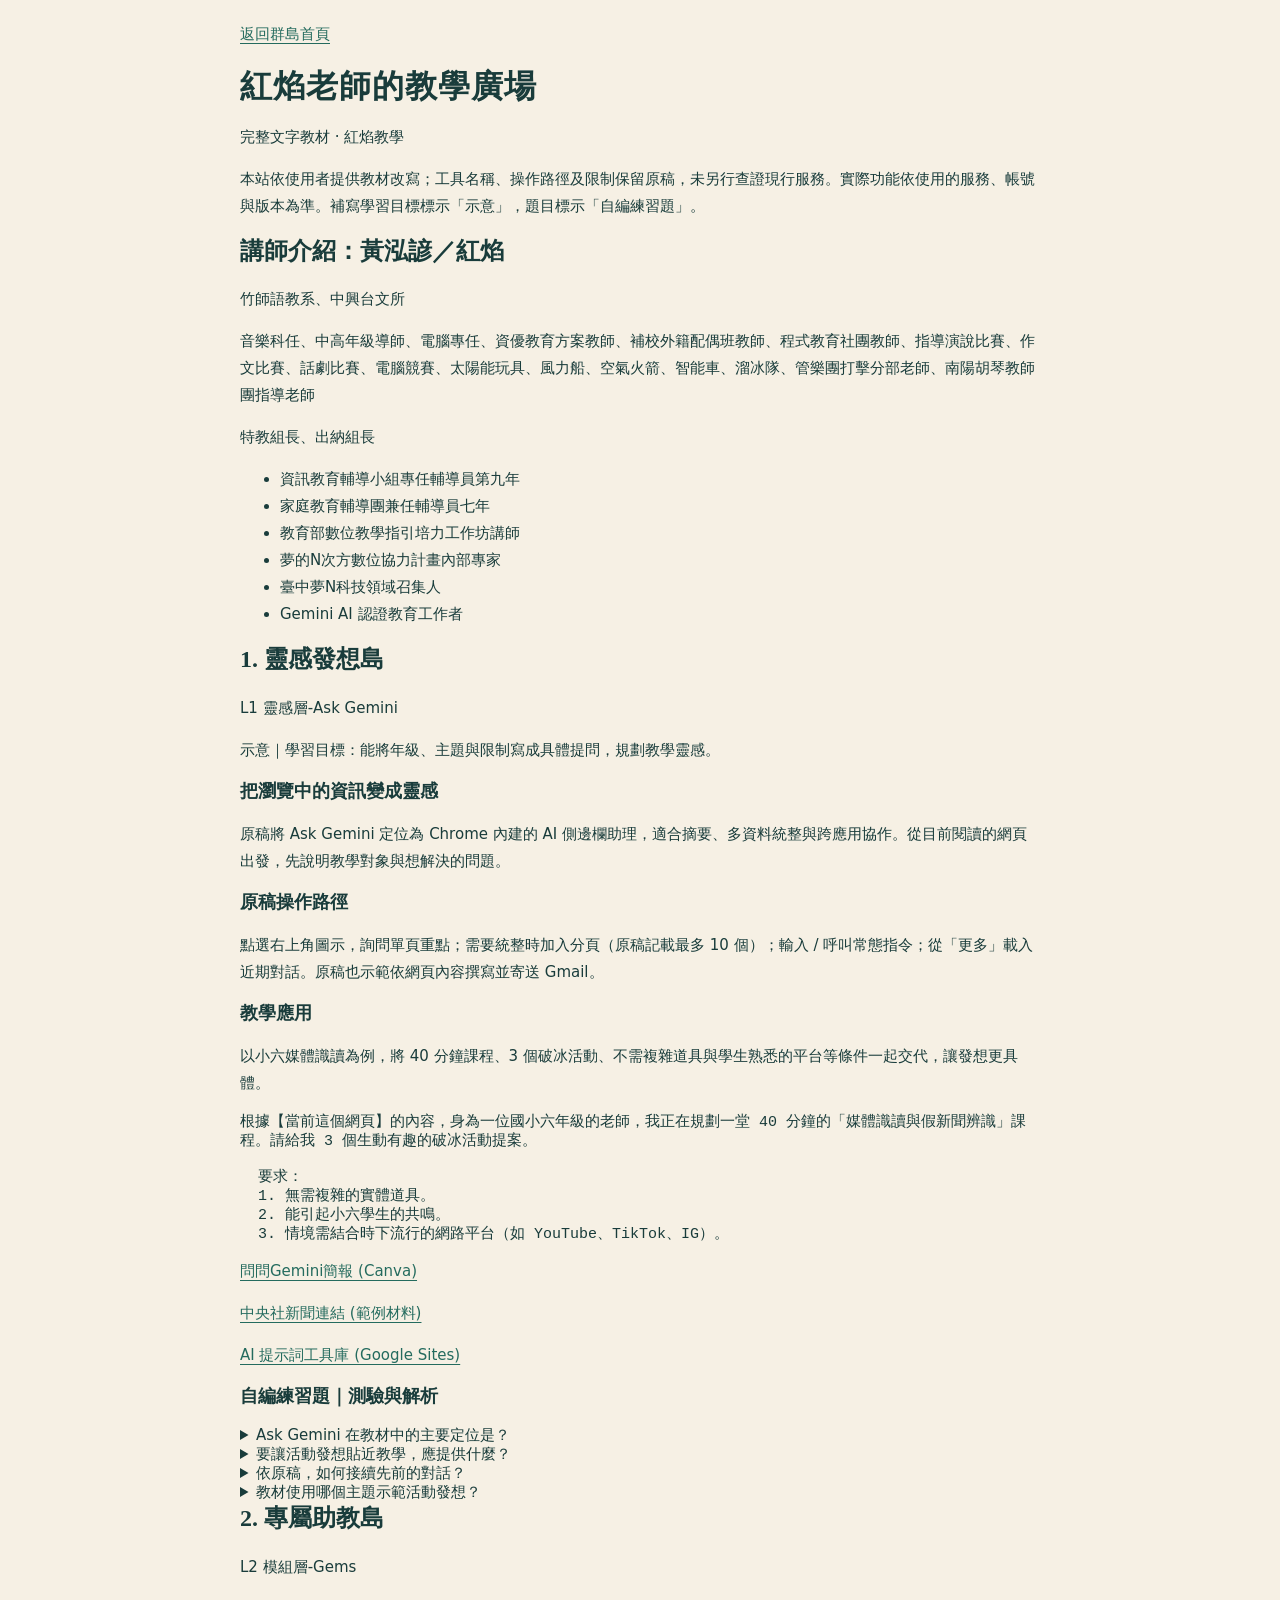
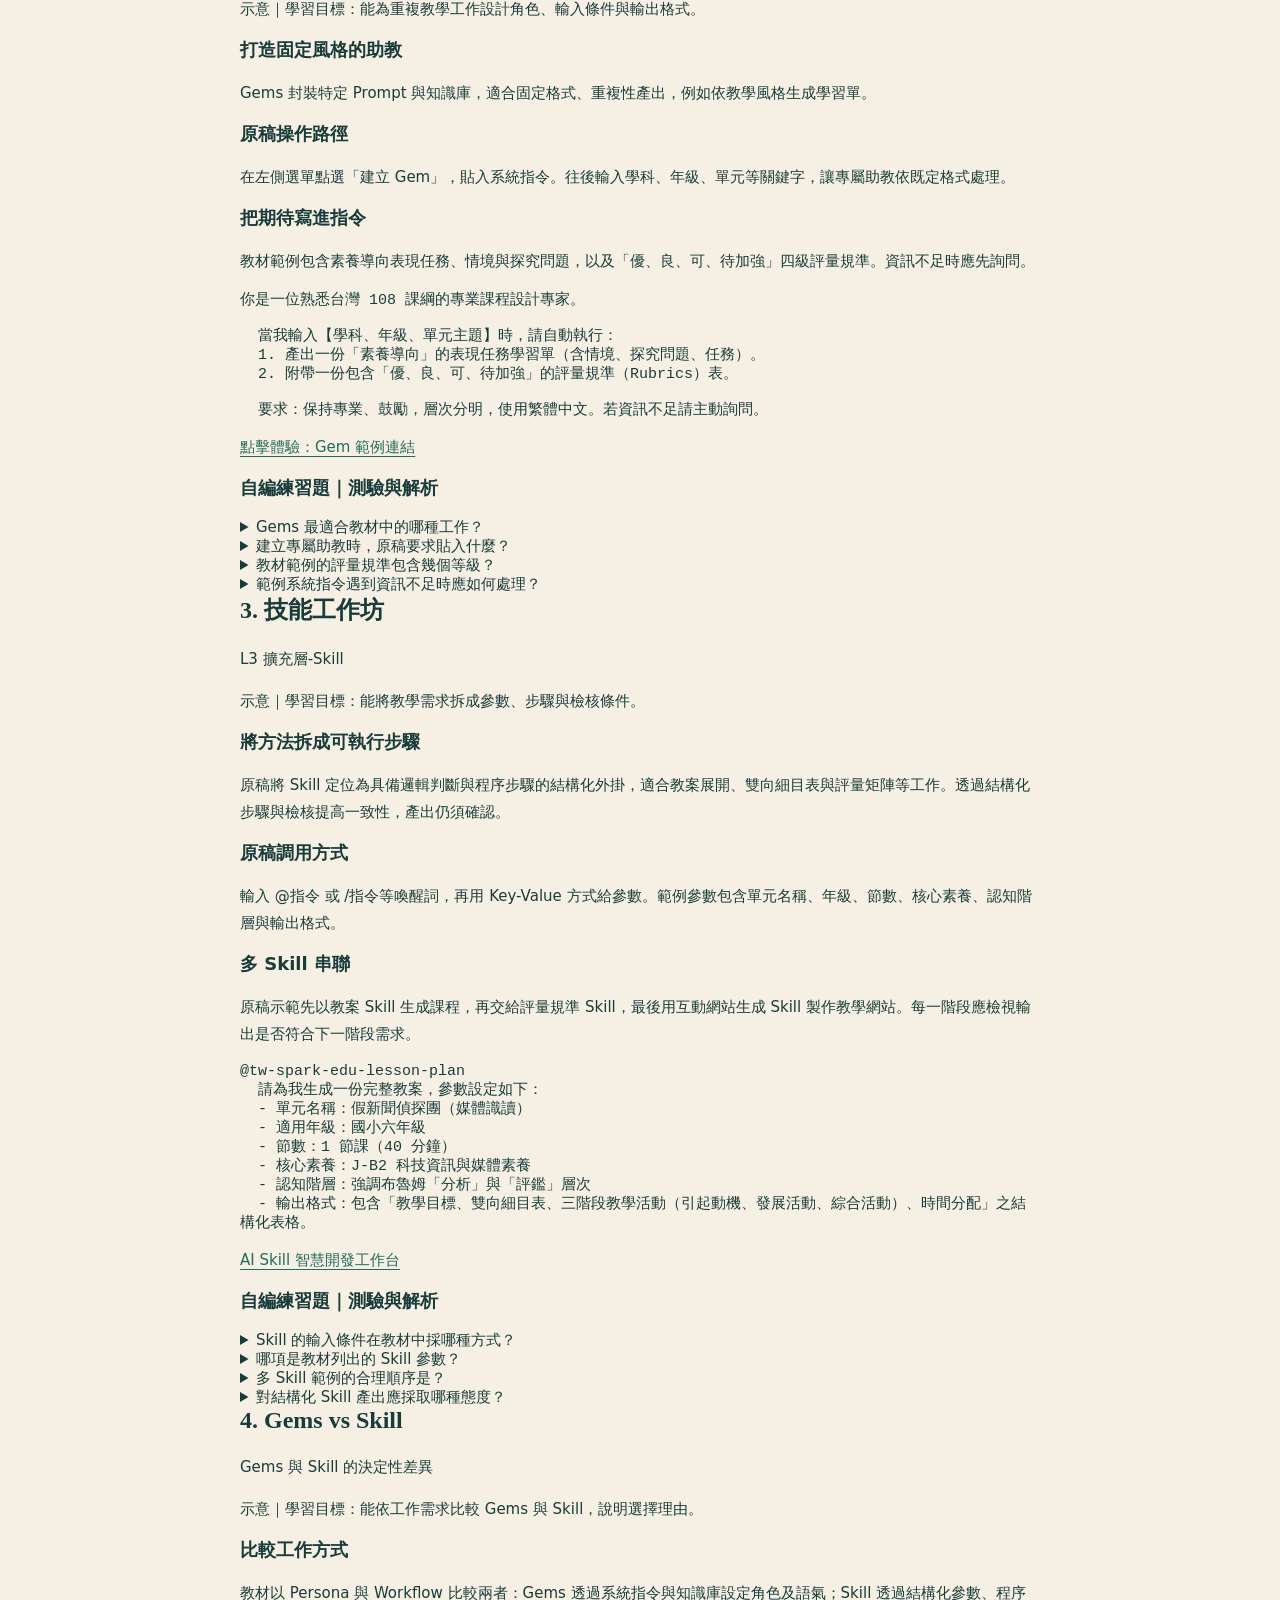
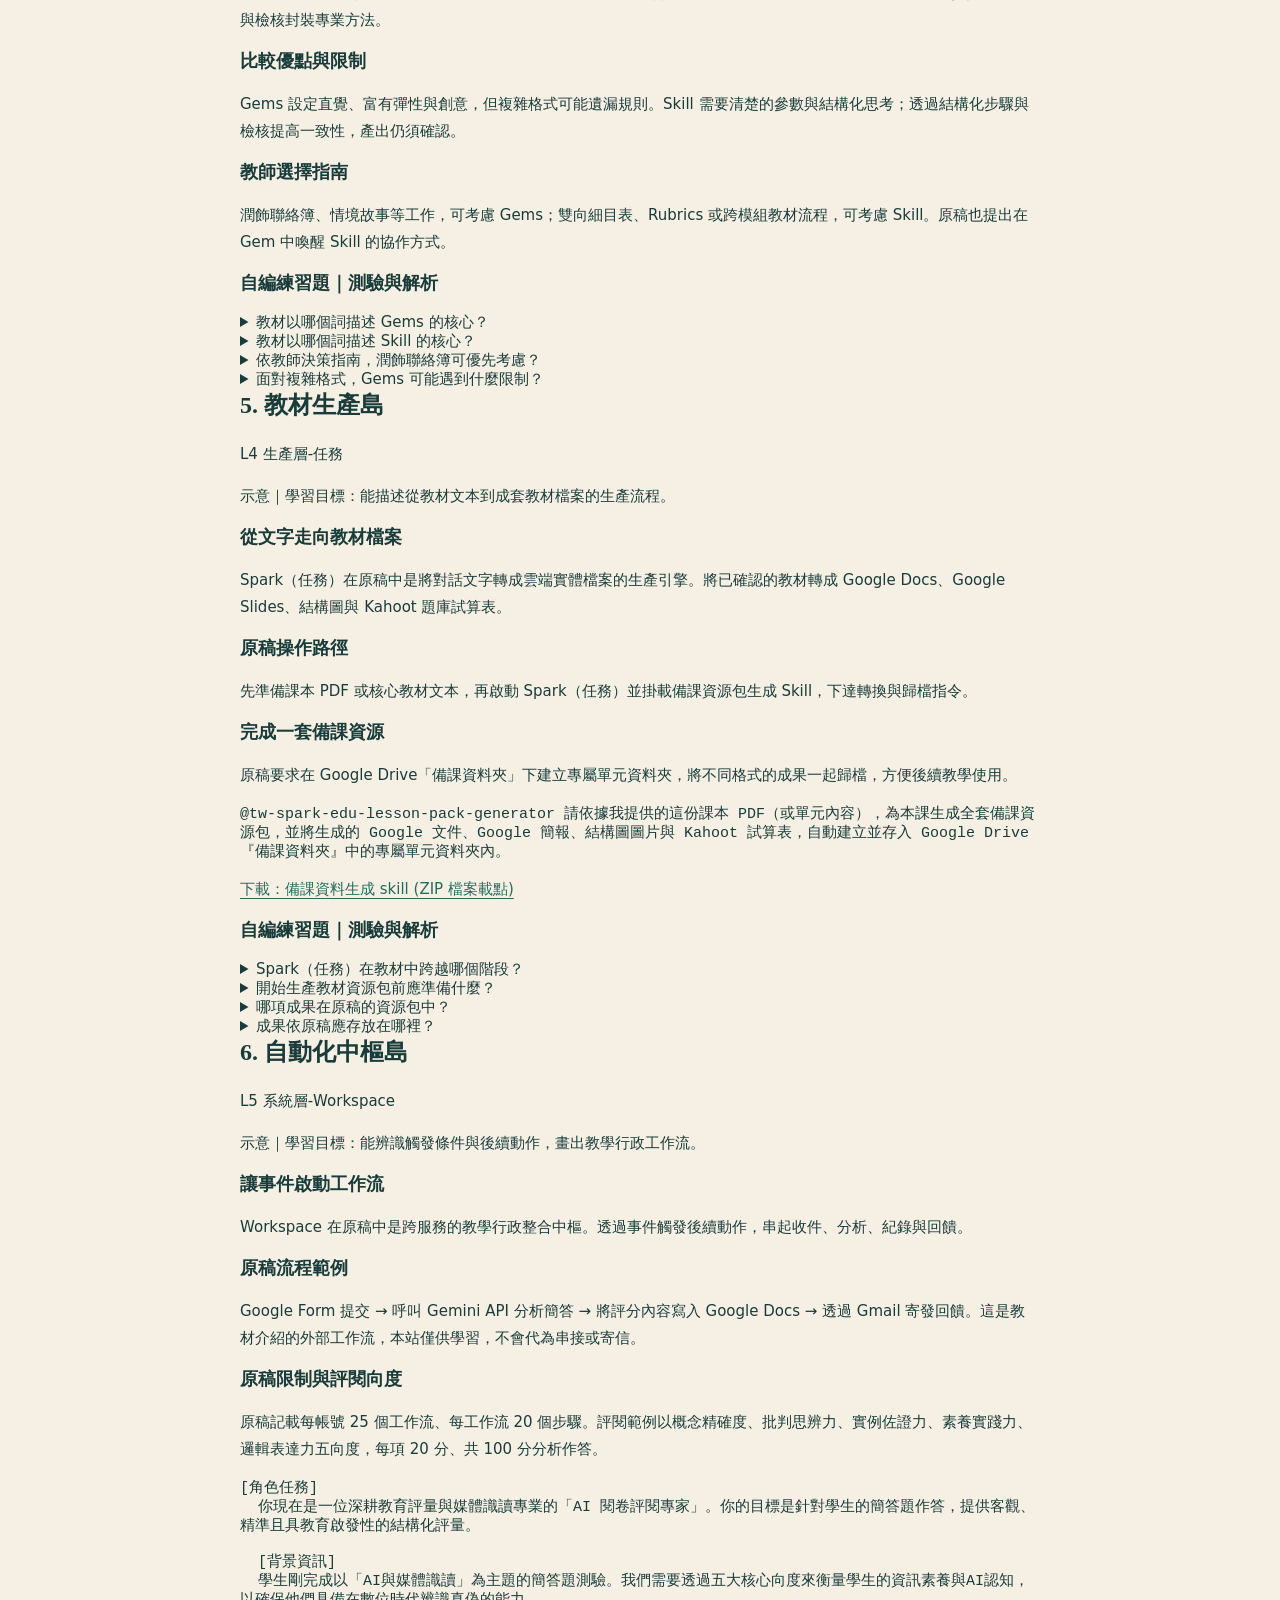
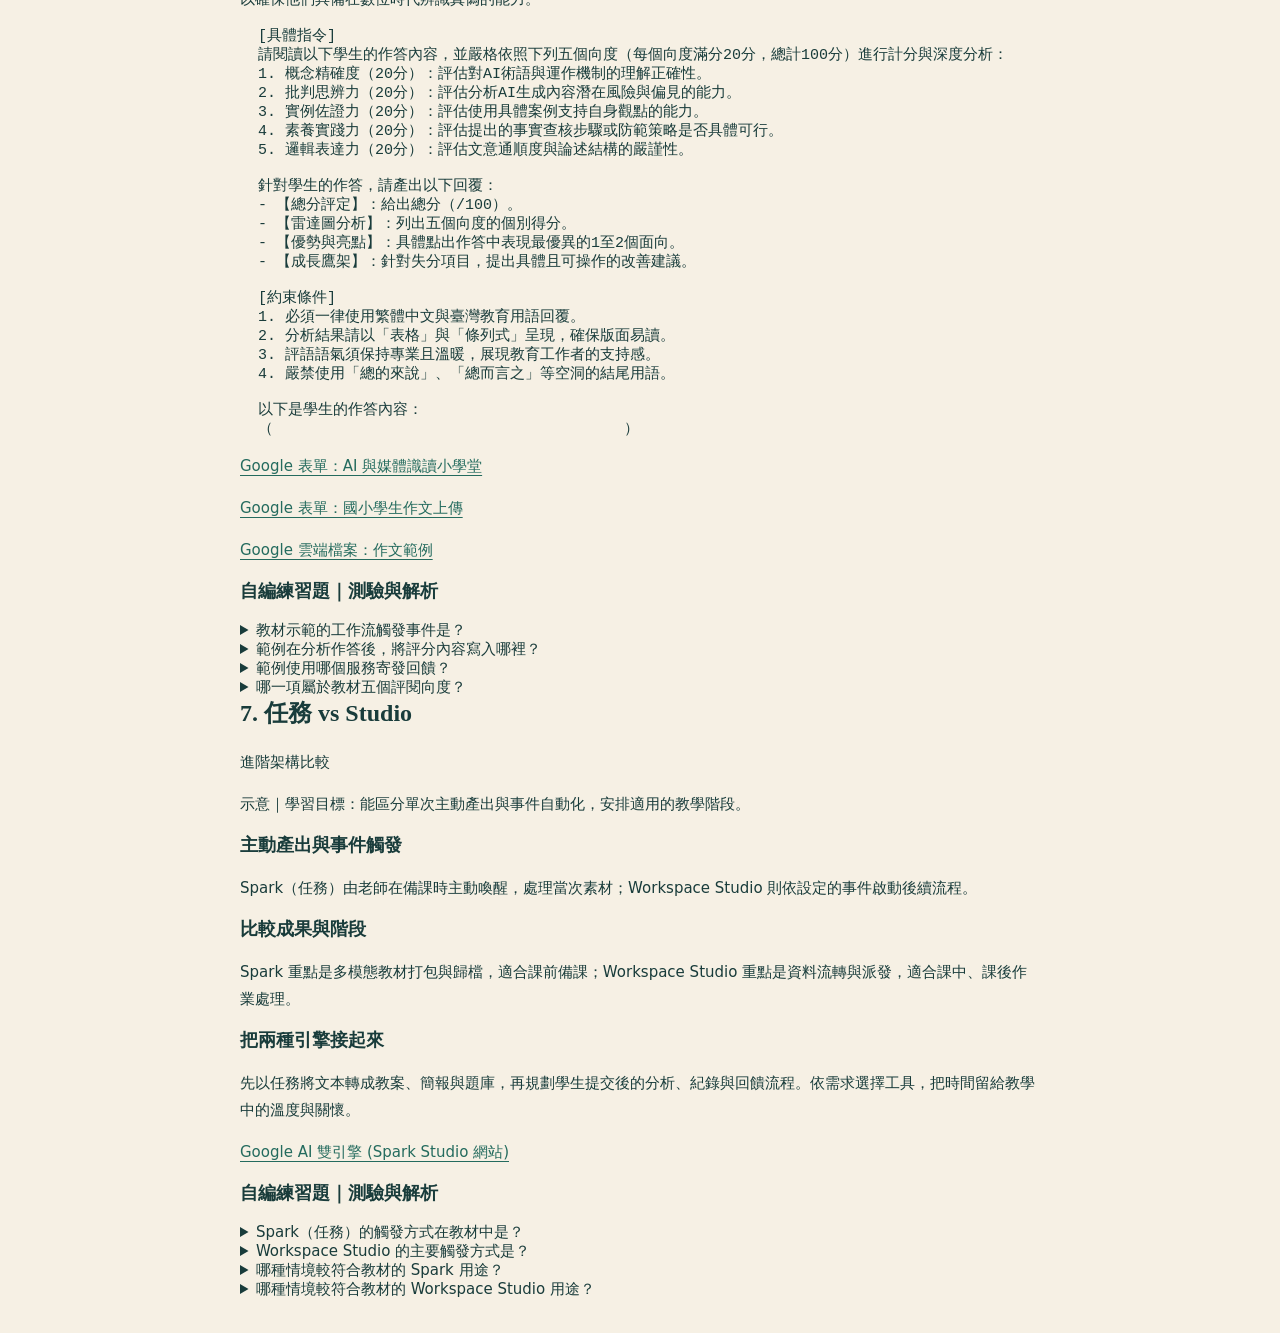
==== commit ca689454: "Launch Hongyan Dream Island with connected bridges, residents and host guide" ====
--- a/content.html
+++ b/content.html
@@ -3,20 +3,20 @@
   要求：
   1. 無需複雜的實體道具。
   2. 能引起小六學生的共鳴。
-  3. 情境需結合時下流行的網路平台（如 YouTube、TikTok、IG）。</pre><p><a target="_blank" rel="noopener noreferrer" href="https://www.canva.com/design/DAHLmMfNN0M/DX5WxXr8ID_4GMmg6t9kiA/view?utm_content=DAHLmMfNN0M&amp;utm_campaign=designshare&amp;utm_medium=link2&amp;utm_source=uniquelinks&amp;utlId=hb34d3dd3f8#4">問問Gemini簡報 (Canva)</a></p><p><a target="_blank" rel="noopener noreferrer" href="https://www.cna.com.tw/news/aopl/202608100206.aspx">中央社新聞連結 (範例材料)</a></p><p><a target="_blank" rel="noopener noreferrer" href="https://sites.google.com/view/fireskills/skills%E6%8C%87%E4%BB%A4%E9%9B%86">AI 提示詞工具庫 (Google Sites)</a></p><h3>自編練習題｜學習單</h3><ol><li>選一個教學主題，寫出年級、課程時間與希望達成的任務。</li><li>依教材的提示詞範例，寫出三項讓 AI 發想更具體的限制。</li><li>規劃如何運用單頁摘要或分頁統整，協助你的備課。</li></ol><h3>自編練習題｜測驗與解析</h3><details><summary>Ask Gemini 在教材中的主要定位是？</summary><ul><li>Chrome 內建的 AI 側邊欄助理</li><li>離線試算表程式</li><li>學生點名系統</li><li>雲端硬碟資料夾</li></ul><p>答案：Chrome 內建的 AI 側邊欄助理。教材將它用於網頁摘要、統整與教學發想。</p></details><details><summary>要讓活動發想貼近教學，應提供什麼？</summary><ul><li>年級、主題、時間與活動限制</li><li>只說「幫我想」</li><li>只給一個表情符號</li><li>只列資料夾名稱</li></ul><p>答案：年級、主題、時間與活動限制。教材範例明確交代小六、40 分鐘與無複雜道具等條件。</p></details><details><summary>依原稿，如何接續先前的對話？</summary><ul><li>從「更多」載入「近期對話」</li><li>必須建立試算表</li><li>先刪除所有分頁</li><li>只能重新提問</li></ul><p>答案：從「更多」載入「近期對話」。這是原稿列出的接續脈絡方式。</p></details><details><summary>教材使用哪個主題示範活動發想？</summary><ul><li>媒體識讀與假新聞辨識</li><li>游泳姿勢測驗</li><li>烹飪火候控制</li><li>校舍工程估價</li></ul><p>答案：媒體識讀與假新聞辨識。原稿以小六媒體識讀課程的破冰活動示範。</p></details></section><section><h2>2. 專屬助教島</h2><p>L2 模組層-Gems</p><p>示意｜學習目標：能為重複教學工作設計角色、輸入條件與輸出格式。</p><h3>打造固定風格的助教</h3><p>Gems 封裝特定 Prompt 與知識庫，適合固定格式、重複性產出，例如依教學風格生成學習單。</p><h3>原稿操作路徑</h3><p>在左側選單點選「建立 Gem」，貼入系統指令。往後輸入學科、年級、單元等關鍵字，讓專屬助教依既定格式處理。</p><h3>把期待寫進指令</h3><p>教材範例包含素養導向表現任務、情境與探究問題，以及「優、良、可、待加強」四級評量規準。資訊不足時應先詢問。</p><pre style="white-space:pre-wrap">你是一位熟悉台灣 108 課綱的專業課程設計專家。
+  3. 情境需結合時下流行的網路平台（如 YouTube、TikTok、IG）。</pre><p><a target="_blank" rel="noopener noreferrer" href="https://www.canva.com/design/DAHLmMfNN0M/DX5WxXr8ID_4GMmg6t9kiA/view?utm_content=DAHLmMfNN0M&amp;utm_campaign=designshare&amp;utm_medium=link2&amp;utm_source=uniquelinks&amp;utlId=hb34d3dd3f8#4">問問Gemini簡報 (Canva)</a></p><p><a target="_blank" rel="noopener noreferrer" href="https://www.cna.com.tw/news/aopl/202608100206.aspx">中央社新聞連結 (範例材料)</a></p><p><a target="_blank" rel="noopener noreferrer" href="https://sites.google.com/view/fireskills/skills%E6%8C%87%E4%BB%A4%E9%9B%86">AI 提示詞工具庫 (Google Sites)</a></p><h3>自編練習題｜測驗與解析</h3><details><summary>Ask Gemini 在教材中的主要定位是？</summary><ul><li>Chrome 內建的 AI 側邊欄助理</li><li>離線試算表程式</li><li>學生點名系統</li><li>雲端硬碟資料夾</li></ul><p>答案：Chrome 內建的 AI 側邊欄助理。教材將它用於網頁摘要、統整與教學發想。</p></details><details><summary>要讓活動發想貼近教學，應提供什麼？</summary><ul><li>年級、主題、時間與活動限制</li><li>只說「幫我想」</li><li>只給一個表情符號</li><li>只列資料夾名稱</li></ul><p>答案：年級、主題、時間與活動限制。教材範例明確交代小六、40 分鐘與無複雜道具等條件。</p></details><details><summary>依原稿，如何接續先前的對話？</summary><ul><li>從「更多」載入「近期對話」</li><li>必須建立試算表</li><li>先刪除所有分頁</li><li>只能重新提問</li></ul><p>答案：從「更多」載入「近期對話」。這是原稿列出的接續脈絡方式。</p></details><details><summary>教材使用哪個主題示範活動發想？</summary><ul><li>媒體識讀與假新聞辨識</li><li>游泳姿勢測驗</li><li>烹飪火候控制</li><li>校舍工程估價</li></ul><p>答案：媒體識讀與假新聞辨識。原稿以小六媒體識讀課程的破冰活動示範。</p></details></section><section><h2>2. 專屬助教島</h2><p>L2 模組層-Gems</p><p>示意｜學習目標：能為重複教學工作設計角色、輸入條件與輸出格式。</p><h3>打造固定風格的助教</h3><p>Gems 封裝特定 Prompt 與知識庫，適合固定格式、重複性產出，例如依教學風格生成學習單。</p><h3>原稿操作路徑</h3><p>在左側選單點選「建立 Gem」，貼入系統指令。往後輸入學科、年級、單元等關鍵字，讓專屬助教依既定格式處理。</p><h3>把期待寫進指令</h3><p>教材範例包含素養導向表現任務、情境與探究問題，以及「優、良、可、待加強」四級評量規準。資訊不足時應先詢問。</p><pre style="white-space:pre-wrap">你是一位熟悉台灣 108 課綱的專業課程設計專家。
 
   當我輸入【學科、年級、單元主題】時，請自動執行：
   1. 產出一份「素養導向」的表現任務學習單（含情境、探究問題、任務）。
   2. 附帶一份包含「優、良、可、待加強」的評量規準（Rubrics）表。
 
-  要求：保持專業、鼓勵，層次分明，使用繁體中文。若資訊不足請主動詢問。</pre><p><a target="_blank" rel="noopener noreferrer" href="https://gemini.google.com/gem/1ZPTjcGurju5-U2oRhyd-zbSAqyvMUpbj?usp=sharing">點擊體驗：Gem 範例連結</a></p><h3>自編練習題｜學習單</h3><ol><li>選一項反覆執行的教學工作，描述專屬助教的角色。</li><li>寫出這個 Gem 每次需要接收的三個輸入條件。</li><li>設計輸出格式，並說明資料不足時助教應如何處理。</li></ol><h3>自編練習題｜測驗與解析</h3><details><summary>Gems 最適合教材中的哪種工作？</summary><ul><li>固定格式的重複性產出</li><li>更換電腦硬體</li><li>維修校園網路</li><li>紙張裁切</li></ul><p>答案：固定格式的重複性產出。原稿以學習單產生器等固定風格與格式的工作說明。</p></details><details><summary>建立專屬助教時，原稿要求貼入什麼？</summary><ul><li>系統指令</li><li>印表機驅動程式</li><li>瀏覽器歷史紀錄</li><li>學生密碼</li></ul><p>答案：系統指令。系統指令封裝角色、產出規格與要求。</p></details><details><summary>教材範例的評量規準包含幾個等級？</summary><ul><li>四級</li><li>兩級</li><li>六級</li><li>八級</li></ul><p>答案：四級。分別為優、良、可、待加強。</p></details><details><summary>範例系統指令遇到資訊不足時應如何處理？</summary><ul><li>主動詢問</li><li>自行虛構</li><li>忽略所有要求</li><li>停止顯示內容</li></ul><p>答案：主動詢問。原稿明確要求資訊不足時主動詢問。</p></details></section><section><h2>3. 技能工作坊</h2><p>L3 擴充層-Skill</p><p>示意｜學習目標：能將教學需求拆成參數、步驟與檢核條件。</p><h3>將方法拆成可執行步驟</h3><p>原稿將 Skill 定位為具備邏輯判斷與程序步驟的結構化外掛，適合教案展開、雙向細目表與評量矩陣等工作。透過結構化步驟與檢核提高一致性，產出仍須確認。</p><h3>原稿調用方式</h3><p>輸入 @指令 或 /指令等喚醒詞，再用 Key-Value 方式給參數。範例參數包含單元名稱、年級、節數、核心素養、認知階層與輸出格式。</p><h3>多 Skill 串聯</h3><p>原稿示範先以教案 Skill 生成課程，再交給評量規準 Skill，最後用互動網站生成 Skill 製作教學網站。每一階段應檢視輸出是否符合下一階段需求。</p><pre style="white-space:pre-wrap">@tw-spark-edu-lesson-plan
+  要求：保持專業、鼓勵，層次分明，使用繁體中文。若資訊不足請主動詢問。</pre><p><a target="_blank" rel="noopener noreferrer" href="https://gemini.google.com/gem/1ZPTjcGurju5-U2oRhyd-zbSAqyvMUpbj?usp=sharing">點擊體驗：Gem 範例連結</a></p><h3>自編練習題｜測驗與解析</h3><details><summary>Gems 最適合教材中的哪種工作？</summary><ul><li>固定格式的重複性產出</li><li>更換電腦硬體</li><li>維修校園網路</li><li>紙張裁切</li></ul><p>答案：固定格式的重複性產出。原稿以學習單產生器等固定風格與格式的工作說明。</p></details><details><summary>建立專屬助教時，原稿要求貼入什麼？</summary><ul><li>系統指令</li><li>印表機驅動程式</li><li>瀏覽器歷史紀錄</li><li>學生密碼</li></ul><p>答案：系統指令。系統指令封裝角色、產出規格與要求。</p></details><details><summary>教材範例的評量規準包含幾個等級？</summary><ul><li>四級</li><li>兩級</li><li>六級</li><li>八級</li></ul><p>答案：四級。分別為優、良、可、待加強。</p></details><details><summary>範例系統指令遇到資訊不足時應如何處理？</summary><ul><li>主動詢問</li><li>自行虛構</li><li>忽略所有要求</li><li>停止顯示內容</li></ul><p>答案：主動詢問。原稿明確要求資訊不足時主動詢問。</p></details></section><section><h2>3. 技能工作坊</h2><p>L3 擴充層-Skill</p><p>示意｜學習目標：能將教學需求拆成參數、步驟與檢核條件。</p><h3>將方法拆成可執行步驟</h3><p>原稿將 Skill 定位為具備邏輯判斷與程序步驟的結構化外掛，適合教案展開、雙向細目表與評量矩陣等工作。透過結構化步驟與檢核提高一致性，產出仍須確認。</p><h3>原稿調用方式</h3><p>輸入 @指令 或 /指令等喚醒詞，再用 Key-Value 方式給參數。範例參數包含單元名稱、年級、節數、核心素養、認知階層與輸出格式。</p><h3>多 Skill 串聯</h3><p>原稿示範先以教案 Skill 生成課程，再交給評量規準 Skill，最後用互動網站生成 Skill 製作教學網站。每一階段應檢視輸出是否符合下一階段需求。</p><pre style="white-space:pre-wrap">@tw-spark-edu-lesson-plan
   請為我生成一份完整教案，參數設定如下：
   - 單元名稱：假新聞偵探團（媒體識讀）
   - 適用年級：國小六年級
   - 節數：1 節課（40 分鐘）
   - 核心素養：J-B2 科技資訊與媒體素養
   - 認知階層：強調布魯姆「分析」與「評鑑」層次
-  - 輸出格式：包含「教學目標、雙向細目表、三階段教學活動（引起動機、發展活動、綜合活動）、時間分配」之結構化表格。</pre><p><a target="_blank" rel="noopener noreferrer" href="https://moodlela914.github.io/gemskills/">AI Skill 智慧開發工作台</a></p><h3>自編練習題｜學習單</h3><ol><li>為一個單元列出年級、節數、認知階層及輸出格式。</li><li>將教材生產拆成教案、評量與網站三個步驟，說明彼此如何交接。</li><li>寫出你會用來檢核 Skill 產出的一項標準。</li></ol><h3>自編練習題｜測驗與解析</h3><details><summary>Skill 的輸入條件在教材中採哪種方式？</summary><ul><li>參數化 Key-Value</li><li>只傳空白訊息</li><li>隨機輸入符號</li><li>完全不給條件</li></ul><p>答案：參數化 Key-Value。教材用年級、節數等明確參數示範。</p></details><details><summary>哪項是教材列出的 Skill 參數？</summary><ul><li>認知階層</li><li>學生帳號密碼</li><li>主機序號</li><li>瀏覽器下載紀錄</li></ul><p>答案：認知階層。原稿以分析、評鑑等認知階層設定教案方向。</p></details><details><summary>多 Skill 範例的合理順序是？</summary><ul><li>教案 → 評量規準 → 互動網站</li><li>網站 → 刪除教材 → 不評量</li><li>歸檔 → 關機 → 收款</li><li>點名 → 維修 → 裁紙</li></ul><p>答案：教案 → 評量規準 → 互動網站。原稿示範先建立課程，再依課程設計評量及網站。</p></details><details><summary>對結構化 Skill 產出應採取哪種態度？</summary><ul><li>透過步驟提高一致性，產出仍須確認</li><li>保證永遠零錯誤</li><li>無需閱讀就公開</li><li>所有參數皆可省略</li></ul><p>答案：透過步驟提高一致性，產出仍須確認。依使用者核准修訂，結構化不能取代人工確認。</p></details></section><section><h2>4. Gems vs Skill</h2><p>Gems 與 Skill 的決定性差異</p><p>示意｜學習目標：能依工作需求比較 Gems 與 Skill，說明選擇理由。</p><h3>比較工作方式</h3><p>教材以 Persona 與 Workflow 比較兩者：Gems 透過系統指令與知識庫設定角色及語氣；Skill 透過結構化參數、程序與檢核封裝專業方法。</p><h3>比較優點與限制</h3><p>Gems 設定直覺、富有彈性與創意，但複雜格式可能遺漏規則。Skill 需要清楚的參數與結構化思考；透過結構化步驟與檢核提高一致性，產出仍須確認。</p><h3>教師選擇指南</h3><p>潤飾聯絡簿、情境故事等工作，可考慮 Gems；雙向細目表、Rubrics 或跨模組教材流程，可考慮 Skill。原稿也提出在 Gem 中喚醒 Skill 的協作方式。</p><h3>自編練習題｜學習單</h3><ol><li>提出一項適合 Gems 的工作，並說明選擇理由。</li><li>提出一項適合 Skill 的工作，說明需提供哪些參數。</li><li>比較兩者的限制，寫出產出後的人工檢核方式。</li></ol><h3>自編練習題｜測驗與解析</h3><details><summary>教材以哪個詞描述 Gems 的核心？</summary><ul><li>Persona</li><li>印表機</li><li>資料夾</li><li>硬碟</li></ul><p>答案：Persona。比較表以 Persona 說明角色與語氣設定。</p></details><details><summary>教材以哪個詞描述 Skill 的核心？</summary><ul><li>Workflow</li><li>字型</li><li>投影機</li><li>紙張</li></ul><p>答案：Workflow。比較表以 Workflow 說明結構化步驟與檢核。</p></details><details><summary>依教師決策指南，潤飾聯絡簿可優先考慮？</summary><ul><li>Gems</li><li>網路交換器</li><li>資料夾重新命名</li><li>鍵盤驅動程式</li></ul><p>答案：Gems。此工作偏向語氣、教學風格與彈性文字產出。</p></details><details><summary>面對複雜格式，Gems 可能遇到什麼限制？</summary><ul><li>跑版或遺忘規則</li><li>必然停止供電</li><li>無法輸入文字</li><li>只能產出圖像</li></ul><p>答案：跑版或遺忘規則。原稿提醒機率生成遇到嚴格限制時可能不一致。</p></details></section><section><h2>5. 教材生產島</h2><p>L4 生產層-任務</p><p>示意｜學習目標：能描述從教材文本到成套教材檔案的生產流程。</p><h3>從文字走向教材檔案</h3><p>Spark（任務）在原稿中是將對話文字轉成雲端實體檔案的生產引擎。將已確認的教材轉成 Google Docs、Google Slides、結構圖與 Kahoot 題庫試算表。</p><h3>原稿操作路徑</h3><p>先準備課本 PDF 或核心教材文本，再啟動 Spark（任務）並掛載備課資源包生成 Skill，下達轉換與歸檔指令。</p><h3>完成一套備課資源</h3><p>原稿要求在 Google Drive「備課資料夾」下建立專屬單元資料夾，將不同格式的成果一起歸檔，方便後續教學使用。</p><pre style="white-space:pre-wrap">@tw-spark-edu-lesson-pack-generator 請依據我提供的這份課本 PDF（或單元內容），為本課生成全套備課資源包，並將生成的 Google 文件、Google 簡報、結構圖圖片與 Kahoot 試算表，自動建立並存入 Google Drive『備課資料夾』中的專屬單元資料夾內。</pre><p><a target="_blank" rel="noopener noreferrer" href="https://u1.padletusercontent.com/uploads/padlet-uploads-usc1/1736270122/df8935d96eef982d28dcd34543dd5999/tw_spark_edu_lesson_pack_generator.zip?token=[base64]">下載：備課資料生成 skill (ZIP 檔案載點)</a></p><h3>自編練習題｜學習單</h3><ol><li>列出你準備提供給 Spark（任務）的教材文本與單元。</li><li>規劃本單元要產出的四種檔案或教材成果。</li><li>寫出歸檔指令，交代資料夾與各項成果如何整理。</li></ol><h3>自編練習題｜測驗與解析</h3><details><summary>Spark（任務）在教材中跨越哪個階段？</summary><ul><li>對話文字到雲端實體檔案</li><li>電力到網路線</li><li>紙張到木材</li><li>攝影機到印表機</li></ul><p>答案：對話文字到雲端實體檔案。教材定位為將確認後文字轉為教材檔案的生產引擎。</p></details><details><summary>開始生產教材資源包前應準備什麼？</summary><ul><li>課本 PDF 或核心教材文本</li><li>學生密碼清單</li><li>電腦硬體報價</li><li>空白訊息</li></ul><p>答案：課本 PDF 或核心教材文本。原稿第一步是準備來源教材。</p></details><details><summary>哪項成果在原稿的資源包中？</summary><ul><li>Kahoot 題庫試算表</li><li>校車維修單</li><li>銀行轉帳憑證</li><li>宿舍門禁卡</li></ul><p>答案：Kahoot 題庫試算表。原稿列出文件、簡報、結構圖與 Kahoot 試算表。</p></details><details><summary>成果依原稿應存放在哪裡？</summary><ul><li>Google Drive 的專屬單元資料夾</li><li>只留在對話標題</li><li>隨機刪除</li><li>學生密碼欄</li></ul><p>答案：Google Drive 的專屬單元資料夾。指令要求建立單元資料夾，統整歸檔。</p></details></section><section><h2>6. 自動化中樞島</h2><p>L5 系統層-Workspace</p><p>示意｜學習目標：能辨識觸發條件與後續動作，畫出教學行政工作流。</p><h3>讓事件啟動工作流</h3><p>Workspace 在原稿中是跨服務的教學行政整合中樞。透過事件觸發後續動作，串起收件、分析、紀錄與回饋。</p><h3>原稿流程範例</h3><p>Google Form 提交 → 呼叫 Gemini API 分析簡答 → 將評分內容寫入 Google Docs → 透過 Gmail 寄發回饋。這是教材介紹的外部工作流，本站僅供學習，不會代為串接或寄信。</p><h3>原稿限制與評閱向度</h3><p>原稿記載每帳號 25 個工作流、每工作流 20 個步驟。評閱範例以概念精確度、批判思辨力、實例佐證力、素養實踐力、邏輯表達力五向度，每項 20 分、共 100 分分析作答。</p><pre style="white-space:pre-wrap">[角色任務]
+  - 輸出格式：包含「教學目標、雙向細目表、三階段教學活動（引起動機、發展活動、綜合活動）、時間分配」之結構化表格。</pre><p><a target="_blank" rel="noopener noreferrer" href="https://moodlela914.github.io/gemskills/">AI Skill 智慧開發工作台</a></p><h3>自編練習題｜測驗與解析</h3><details><summary>Skill 的輸入條件在教材中採哪種方式？</summary><ul><li>參數化 Key-Value</li><li>只傳空白訊息</li><li>隨機輸入符號</li><li>完全不給條件</li></ul><p>答案：參數化 Key-Value。教材用年級、節數等明確參數示範。</p></details><details><summary>哪項是教材列出的 Skill 參數？</summary><ul><li>認知階層</li><li>學生帳號密碼</li><li>主機序號</li><li>瀏覽器下載紀錄</li></ul><p>答案：認知階層。原稿以分析、評鑑等認知階層設定教案方向。</p></details><details><summary>多 Skill 範例的合理順序是？</summary><ul><li>教案 → 評量規準 → 互動網站</li><li>網站 → 刪除教材 → 不評量</li><li>歸檔 → 關機 → 收款</li><li>點名 → 維修 → 裁紙</li></ul><p>答案：教案 → 評量規準 → 互動網站。原稿示範先建立課程，再依課程設計評量及網站。</p></details><details><summary>對結構化 Skill 產出應採取哪種態度？</summary><ul><li>透過步驟提高一致性，產出仍須確認</li><li>保證永遠零錯誤</li><li>無需閱讀就公開</li><li>所有參數皆可省略</li></ul><p>答案：透過步驟提高一致性，產出仍須確認。依使用者核准修訂，結構化不能取代人工確認。</p></details></section><section><h2>4. Gems vs Skill</h2><p>Gems 與 Skill 的決定性差異</p><p>示意｜學習目標：能依工作需求比較 Gems 與 Skill，說明選擇理由。</p><h3>比較工作方式</h3><p>教材以 Persona 與 Workflow 比較兩者：Gems 透過系統指令與知識庫設定角色及語氣；Skill 透過結構化參數、程序與檢核封裝專業方法。</p><h3>比較優點與限制</h3><p>Gems 設定直覺、富有彈性與創意，但複雜格式可能遺漏規則。Skill 需要清楚的參數與結構化思考；透過結構化步驟與檢核提高一致性，產出仍須確認。</p><h3>教師選擇指南</h3><p>潤飾聯絡簿、情境故事等工作，可考慮 Gems；雙向細目表、Rubrics 或跨模組教材流程，可考慮 Skill。原稿也提出在 Gem 中喚醒 Skill 的協作方式。</p><h3>自編練習題｜測驗與解析</h3><details><summary>教材以哪個詞描述 Gems 的核心？</summary><ul><li>Persona</li><li>印表機</li><li>資料夾</li><li>硬碟</li></ul><p>答案：Persona。比較表以 Persona 說明角色與語氣設定。</p></details><details><summary>教材以哪個詞描述 Skill 的核心？</summary><ul><li>Workflow</li><li>字型</li><li>投影機</li><li>紙張</li></ul><p>答案：Workflow。比較表以 Workflow 說明結構化步驟與檢核。</p></details><details><summary>依教師決策指南，潤飾聯絡簿可優先考慮？</summary><ul><li>Gems</li><li>網路交換器</li><li>資料夾重新命名</li><li>鍵盤驅動程式</li></ul><p>答案：Gems。此工作偏向語氣、教學風格與彈性文字產出。</p></details><details><summary>面對複雜格式，Gems 可能遇到什麼限制？</summary><ul><li>跑版或遺忘規則</li><li>必然停止供電</li><li>無法輸入文字</li><li>只能產出圖像</li></ul><p>答案：跑版或遺忘規則。原稿提醒機率生成遇到嚴格限制時可能不一致。</p></details></section><section><h2>5. 教材生產島</h2><p>L4 生產層-任務</p><p>示意｜學習目標：能描述從教材文本到成套教材檔案的生產流程。</p><h3>從文字走向教材檔案</h3><p>Spark（任務）在原稿中是將對話文字轉成雲端實體檔案的生產引擎。將已確認的教材轉成 Google Docs、Google Slides、結構圖與 Kahoot 題庫試算表。</p><h3>原稿操作路徑</h3><p>先準備課本 PDF 或核心教材文本，再啟動 Spark（任務）並掛載備課資源包生成 Skill，下達轉換與歸檔指令。</p><h3>完成一套備課資源</h3><p>原稿要求在 Google Drive「備課資料夾」下建立專屬單元資料夾，將不同格式的成果一起歸檔，方便後續教學使用。</p><pre style="white-space:pre-wrap">@tw-spark-edu-lesson-pack-generator 請依據我提供的這份課本 PDF（或單元內容），為本課生成全套備課資源包，並將生成的 Google 文件、Google 簡報、結構圖圖片與 Kahoot 試算表，自動建立並存入 Google Drive『備課資料夾』中的專屬單元資料夾內。</pre><p><a target="_blank" rel="noopener noreferrer" href="https://u1.padletusercontent.com/uploads/padlet-uploads-usc1/1736270122/df8935d96eef982d28dcd34543dd5999/tw_spark_edu_lesson_pack_generator.zip?token=[base64]">下載：備課資料生成 skill (ZIP 檔案載點)</a></p><h3>自編練習題｜測驗與解析</h3><details><summary>Spark（任務）在教材中跨越哪個階段？</summary><ul><li>對話文字到雲端實體檔案</li><li>電力到網路線</li><li>紙張到木材</li><li>攝影機到印表機</li></ul><p>答案：對話文字到雲端實體檔案。教材定位為將確認後文字轉為教材檔案的生產引擎。</p></details><details><summary>開始生產教材資源包前應準備什麼？</summary><ul><li>課本 PDF 或核心教材文本</li><li>學生密碼清單</li><li>電腦硬體報價</li><li>空白訊息</li></ul><p>答案：課本 PDF 或核心教材文本。原稿第一步是準備來源教材。</p></details><details><summary>哪項成果在原稿的資源包中？</summary><ul><li>Kahoot 題庫試算表</li><li>校車維修單</li><li>銀行轉帳憑證</li><li>宿舍門禁卡</li></ul><p>答案：Kahoot 題庫試算表。原稿列出文件、簡報、結構圖與 Kahoot 試算表。</p></details><details><summary>成果依原稿應存放在哪裡？</summary><ul><li>Google Drive 的專屬單元資料夾</li><li>只留在對話標題</li><li>隨機刪除</li><li>學生密碼欄</li></ul><p>答案：Google Drive 的專屬單元資料夾。指令要求建立單元資料夾，統整歸檔。</p></details></section><section><h2>6. 自動化中樞島</h2><p>L5 系統層-Workspace</p><p>示意｜學習目標：能辨識觸發條件與後續動作，畫出教學行政工作流。</p><h3>讓事件啟動工作流</h3><p>Workspace 在原稿中是跨服務的教學行政整合中樞。透過事件觸發後續動作，串起收件、分析、紀錄與回饋。</p><h3>原稿流程範例</h3><p>Google Form 提交 → 呼叫 Gemini API 分析簡答 → 將評分內容寫入 Google Docs → 透過 Gmail 寄發回饋。這是教材介紹的外部工作流，本站僅供學習，不會代為串接或寄信。</p><h3>原稿限制與評閱向度</h3><p>原稿記載每帳號 25 個工作流、每工作流 20 個步驟。評閱範例以概念精確度、批判思辨力、實例佐證力、素養實踐力、邏輯表達力五向度，每項 20 分、共 100 分分析作答。</p><pre style="white-space:pre-wrap">[角色任務]
   你現在是一位深耕教育評量與媒體識讀專業的「AI 閱卷評閱專家」。你的目標是針對學生的簡答題作答，提供客觀、精準且具教育啟發性的結構化評量。
 
   [背景資訊]
@@ -43,4 +43,4 @@
   4. 嚴禁使用「總的來說」、「總而言之」等空洞的結尾用語。
 
   以下是學生的作答內容：
-  （                                       ）</pre><p><a target="_blank" rel="noopener noreferrer" href="https://docs.google.com/forms/d/e/1FAIpQLSeXGEDD15aoSWfUuVnDVUYDAQT18z3Glyc0orc8nErMpiPvmA/viewform">Google 表單：AI 與媒體識讀小學堂</a></p><p><a target="_blank" rel="noopener noreferrer" href="https://docs.google.com/forms/d/e/1FAIpQLSeZiQxbILLUaVcp5YNn76YQANyocaM2n6pN9eeBRgpGIYclGA/viewform">Google 表單：國小學生作文上傳</a></p><p><a target="_blank" rel="noopener noreferrer" href="https://drive.google.com/file/d/1uDeNNTBMOU2ynpUBXBktfagf7w33i3dU/view?usp=sharing">Google 雲端檔案：作文範例</a></p><h3>自編練習題｜學習單</h3><ol><li>選一個教學行政情境，寫出明確觸發事件。</li><li>畫出或用文字列出分析、紀錄、回饋的動作順序。</li><li>依教材五個評閱向度，描述你希望收到的結構化回饋。</li></ol><h3>自編練習題｜測驗與解析</h3><details><summary>教材示範的工作流觸發事件是？</summary><ul><li>Google Form 被提交</li><li>教師更換滑鼠</li><li>投影機關閉</li><li>桌面背景改色</li></ul><p>答案：Google Form 被提交。表單提交啟動後續分析、紀錄與寄送。</p></details><details><summary>範例在分析作答後，將評分內容寫入哪裡？</summary><ul><li>Google Docs</li><li>硬體 BIOS</li><li>紙張裁刀</li><li>瀏覽器書籤名稱</li></ul><p>答案：Google Docs。教材流程為 Gemini API 分析後寫入 Google Docs。</p></details><details><summary>範例使用哪個服務寄發回饋？</summary><ul><li>Gmail</li><li>相機</li><li>計算機</li><li>字型管理器</li></ul><p>答案：Gmail。原稿最後一步透過 Gmail 派送回饋。</p></details><details><summary>哪一項屬於教材五個評閱向度？</summary><ul><li>批判思辨力</li><li>鍵盤打字速度</li><li>螢幕尺寸</li><li>電腦價格</li></ul><p>答案：批判思辨力。五向度包含概念、思辨、佐證、實踐及表達。</p></details></section><section><h2>7. 任務 vs  Studio</h2><p>進階架構比較</p><p>示意｜學習目標：能區分單次主動產出與事件自動化，安排適用的教學階段。</p><h3>主動產出與事件觸發</h3><p>Spark（任務）由老師在備課時主動喚醒，處理當次素材；Workspace Studio 則依設定的事件啟動後續流程。</p><h3>比較成果與階段</h3><p>Spark 重點是多模態教材打包與歸檔，適合課前備課；Workspace Studio 重點是資料流轉與派發，適合課中、課後作業處理。</p><h3>把兩種引擎接起來</h3><p>先以任務將文本轉成教案、簡報與題庫，再規劃學生提交後的分析、紀錄與回饋流程。依需求選擇工具，把時間留給教學中的溫度與關懷。</p><p><a target="_blank" rel="noopener noreferrer" href="https://moodlela914.github.io/sparkstudio">Google AI 雙引擎 (Spark Studio 網站)</a></p><h3>自編練習題｜學習單</h3><ol><li>描述一項適合主動下指令、單次產出的課前工作。</li><li>描述一項適合事件觸發的課後工作。</li><li>把兩項工作串成完整教學流程，註明使用哪種引擎及原因。</li></ol><h3>自編練習題｜測驗與解析</h3><details><summary>Spark（任務）的觸發方式在教材中是？</summary><ul><li>教師主動喚醒</li><li>學生提交後永遠自動啟動</li><li>只能午夜啟動</li><li>由印表機墨水決定</li></ul><p>答案：教師主動喚醒。教材將其定位為 On-Demand 單次產出。</p></details><details><summary>Workspace Studio 的主要觸發方式是？</summary><ul><li>事件觸發</li><li>每次必須手動貼完整指令</li><li>只能按投影機開關</li><li>由紙張顏色決定</li></ul><p>答案：事件觸發。設定規則後由事件啟動工作流。</p></details><details><summary>哪種情境較符合教材的 Spark 用途？</summary><ul><li>課前將文本打包為教材</li><li>課後依表單提交自動派發</li><li>電腦硬碟修復</li><li>校舍清潔排程</li></ul><p>答案：課前將文本打包為教材。Spark 聚焦主動生成多種教材檔案。</p></details><details><summary>哪種情境較符合教材的 Workspace Studio 用途？</summary><ul><li>收件後分析、寫紀錄並寄信</li><li>單次發想破冰活動</li><li>只潤飾一則聯絡簿</li><li>手動替換簡報字型</li></ul><p>答案：收件後分析、寫紀錄並寄信。Studio 聚焦課中、課後的資料流轉與派發。</p></details></section></main></body></html>+  （                                       ）</pre><p><a target="_blank" rel="noopener noreferrer" href="https://docs.google.com/forms/d/e/1FAIpQLSeXGEDD15aoSWfUuVnDVUYDAQT18z3Glyc0orc8nErMpiPvmA/viewform">Google 表單：AI 與媒體識讀小學堂</a></p><p><a target="_blank" rel="noopener noreferrer" href="https://docs.google.com/forms/d/e/1FAIpQLSeZiQxbILLUaVcp5YNn76YQANyocaM2n6pN9eeBRgpGIYclGA/viewform">Google 表單：國小學生作文上傳</a></p><p><a target="_blank" rel="noopener noreferrer" href="https://drive.google.com/file/d/1uDeNNTBMOU2ynpUBXBktfagf7w33i3dU/view?usp=sharing">Google 雲端檔案：作文範例</a></p><h3>自編練習題｜測驗與解析</h3><details><summary>教材示範的工作流觸發事件是？</summary><ul><li>Google Form 被提交</li><li>教師更換滑鼠</li><li>投影機關閉</li><li>桌面背景改色</li></ul><p>答案：Google Form 被提交。表單提交啟動後續分析、紀錄與寄送。</p></details><details><summary>範例在分析作答後，將評分內容寫入哪裡？</summary><ul><li>Google Docs</li><li>硬體 BIOS</li><li>紙張裁刀</li><li>瀏覽器書籤名稱</li></ul><p>答案：Google Docs。教材流程為 Gemini API 分析後寫入 Google Docs。</p></details><details><summary>範例使用哪個服務寄發回饋？</summary><ul><li>Gmail</li><li>相機</li><li>計算機</li><li>字型管理器</li></ul><p>答案：Gmail。原稿最後一步透過 Gmail 派送回饋。</p></details><details><summary>哪一項屬於教材五個評閱向度？</summary><ul><li>批判思辨力</li><li>鍵盤打字速度</li><li>螢幕尺寸</li><li>電腦價格</li></ul><p>答案：批判思辨力。五向度包含概念、思辨、佐證、實踐及表達。</p></details></section><section><h2>7. 任務 vs  Studio</h2><p>進階架構比較</p><p>示意｜學習目標：能區分單次主動產出與事件自動化，安排適用的教學階段。</p><h3>主動產出與事件觸發</h3><p>Spark（任務）由老師在備課時主動喚醒，處理當次素材；Workspace Studio 則依設定的事件啟動後續流程。</p><h3>比較成果與階段</h3><p>Spark 重點是多模態教材打包與歸檔，適合課前備課；Workspace Studio 重點是資料流轉與派發，適合課中、課後作業處理。</p><h3>把兩種引擎接起來</h3><p>先以任務將文本轉成教案、簡報與題庫，再規劃學生提交後的分析、紀錄與回饋流程。依需求選擇工具，把時間留給教學中的溫度與關懷。</p><p><a target="_blank" rel="noopener noreferrer" href="https://moodlela914.github.io/sparkstudio">Google AI 雙引擎 (Spark Studio 網站)</a></p><h3>自編練習題｜測驗與解析</h3><details><summary>Spark（任務）的觸發方式在教材中是？</summary><ul><li>教師主動喚醒</li><li>學生提交後永遠自動啟動</li><li>只能午夜啟動</li><li>由印表機墨水決定</li></ul><p>答案：教師主動喚醒。教材將其定位為 On-Demand 單次產出。</p></details><details><summary>Workspace Studio 的主要觸發方式是？</summary><ul><li>事件觸發</li><li>每次必須手動貼完整指令</li><li>只能按投影機開關</li><li>由紙張顏色決定</li></ul><p>答案：事件觸發。設定規則後由事件啟動工作流。</p></details><details><summary>哪種情境較符合教材的 Spark 用途？</summary><ul><li>課前將文本打包為教材</li><li>課後依表單提交自動派發</li><li>電腦硬碟修復</li><li>校舍清潔排程</li></ul><p>答案：課前將文本打包為教材。Spark 聚焦主動生成多種教材檔案。</p></details><details><summary>哪種情境較符合教材的 Workspace Studio 用途？</summary><ul><li>收件後分析、寫紀錄並寄信</li><li>單次發想破冰活動</li><li>只潤飾一則聯絡簿</li><li>手動替換簡報字型</li></ul><p>答案：收件後分析、寫紀錄並寄信。Studio 聚焦課中、課後的資料流轉與派發。</p></details></section></main></body></html>
--- a/styles.css
+++ b/styles.css
@@ -13,3 +13,5 @@
 @media(max-width:650px){.rail>h1 span{display:block;margin-left:0}}
 @media(prefers-reduced-motion:reduce){*,*::before,*::after{scroll-behavior:auto!important;transition:none!important;animation:none!important}}html[data-reduced=true] *,html[data-reduced=true] *::before{transition:none!important;animation:none!important}
 @media print{body>*{display:none!important}body:has(#certificate-dialog[open]) #certificate-dialog{display:block!important;position:static;width:100%;max-width:none;max-height:none;border:0;padding:0;margin:0;background:white}#certificate-dialog .dialog-close,.certificate-actions{display:none!important}.certificate-paper{min-height:80vh;page-break-inside:avoid}body:has(#certificate-dialog[open]){background:white}@page{size:A4 landscape;margin:15mm}}
+#host-guide{pointer-events:auto;background:transparent;border:0;padding:0;text-align:left;border-radius:16px;min-height:66px}#host-guide:hover{box-shadow:none;transform:translateY(-2px)}.host-bubble{display:block;background:var(--surface);padding:12px 16px;border-radius:16px;box-shadow:var(--shadow);font-size:12px;line-height:1.8}.host-bubble small{font-size:10px;color:var(--muted)}.host-dialog{width:560px;padding:24px}.host-dialog[open]{display:flex;flex-direction:column}.host-dialog>.dialog-close{position:absolute;right:18px;top:18px}.host-heading{display:flex;gap:12px;align-items:center;padding-right:36px;flex-shrink:0}.host-heading h2{margin:7px 0;font-size:26px}.host-heading p{font-size:12px;color:var(--muted);margin:0}.host-note{font-size:11px;margin:13px 0;line-height:1.8}.host-messages{overflow-y:auto;overscroll-behavior:contain;min-height:180px;max-height:36dvh;padding:10px 5px;border-top:1px solid var(--line);border-bottom:1px solid var(--line)}.host-message{border-radius:14px;padding:13px 15px;margin:9px 0;background:var(--bg);max-width:96%}.host-message strong{font-size:11px;color:var(--primary-text)}.host-message p{font-size:13px;margin:7px 0 0;overflow-wrap:anywhere}.host-message.user{margin-left:auto;background:var(--primary);color:var(--surface);max-width:85%}.host-message.user strong{color:var(--surface)}html[data-theme=night] .host-message.user,html[data-theme=night] .host-message.user strong{color:#16222e}.host-sources{display:flex;gap:6px;flex-wrap:wrap;margin-top:12px}.host-sources button{font-size:12px;padding:8px 10px;min-height:44px}.host-suggestions{display:flex;gap:5px;flex-wrap:wrap;padding:12px 0}.host-suggestions button{font-size:11px;padding:6px 10px;min-height:44px}#host-form{display:flex;gap:8px;flex-shrink:0}#host-form input{min-width:0;flex:1;border:1px solid var(--line);background:var(--bg);border-radius:12px;padding:12px;font-size:13px;min-height:46px}
+@media(max-width:650px){#host-guide{min-height:50px}.host-bubble{font-size:10px;padding:9px 10px}.host-bubble small{font-size:8px}.host-dialog{padding:20px 16px;max-height:93dvh}.host-heading img{width:48px;height:58px}.host-heading h2{font-size:23px}.host-heading .eyebrow{font-size:9px}.host-heading p{font-size:10px}.host-messages{max-height:38dvh;min-height:150px}.host-suggestions{gap:4px}.host-suggestions button{font-size:10px;padding:7px 8px}#host-form input{font-size:12px;padding:10px}}
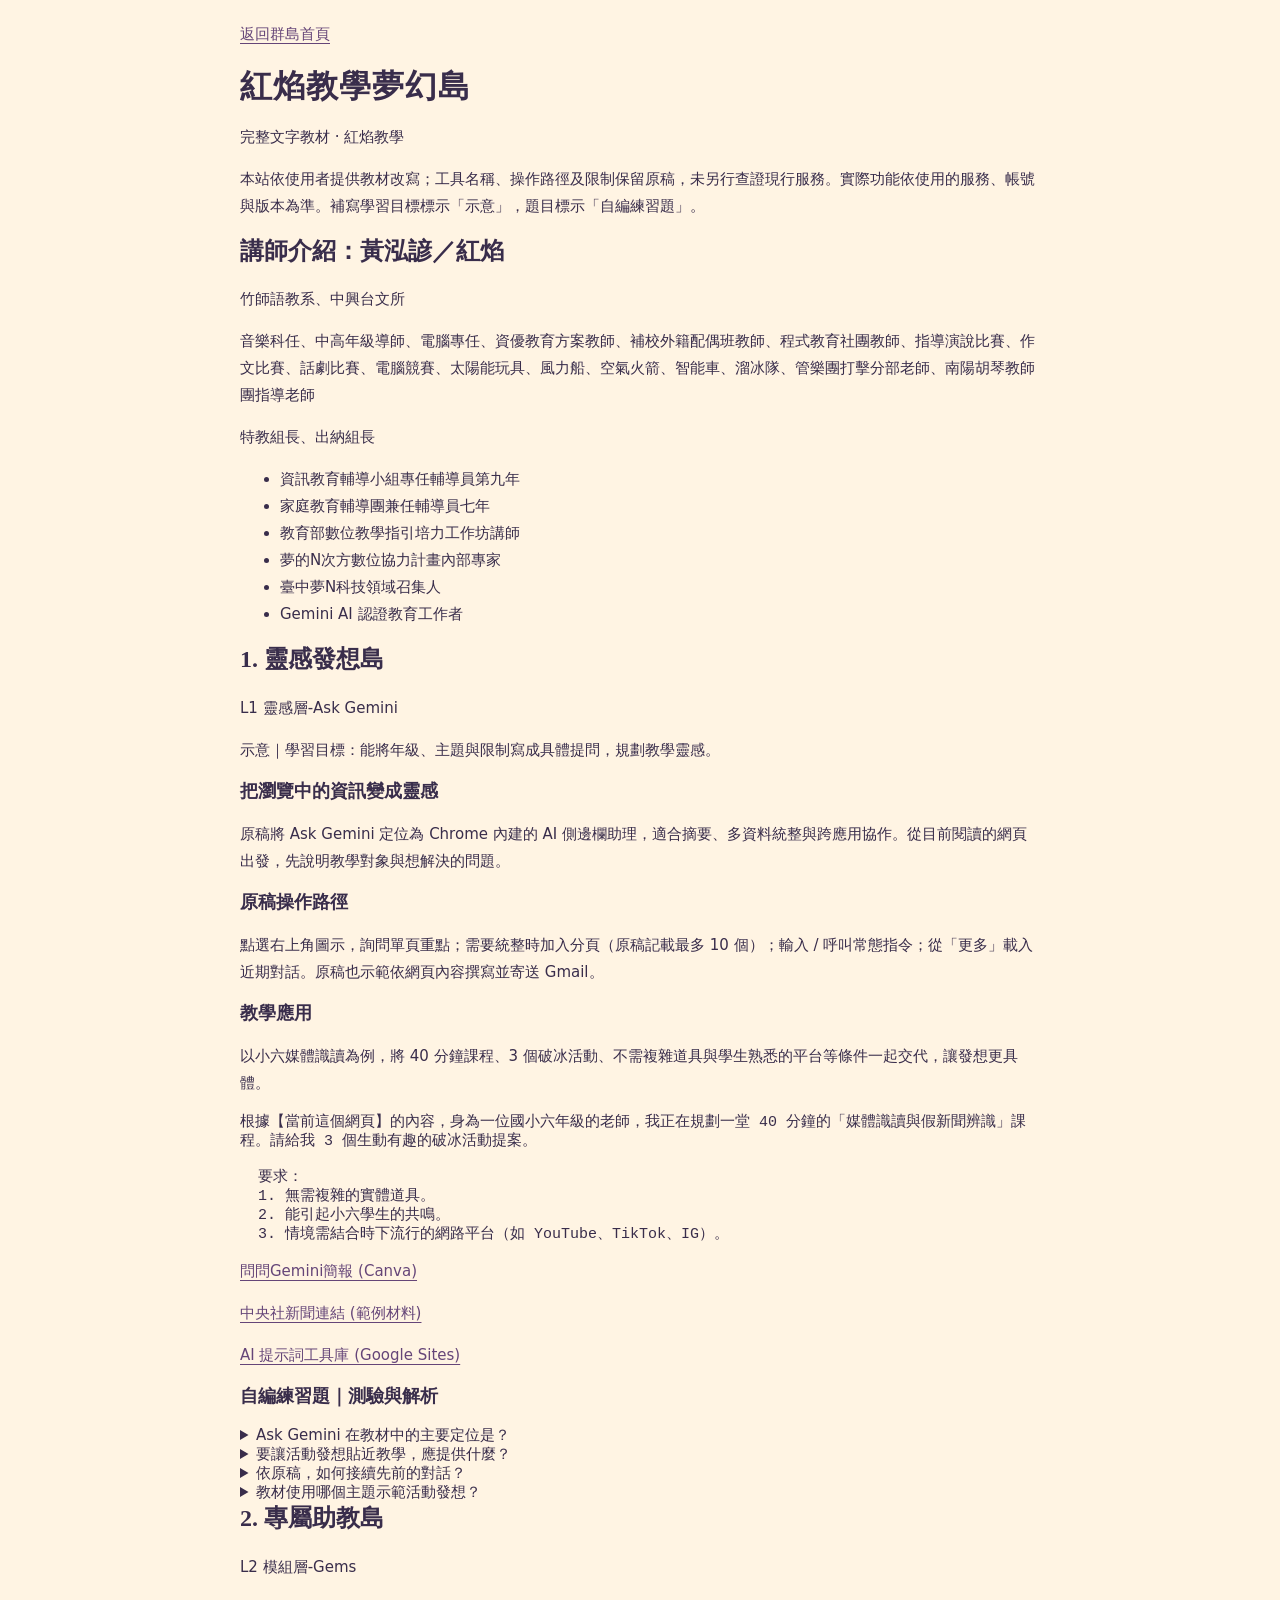
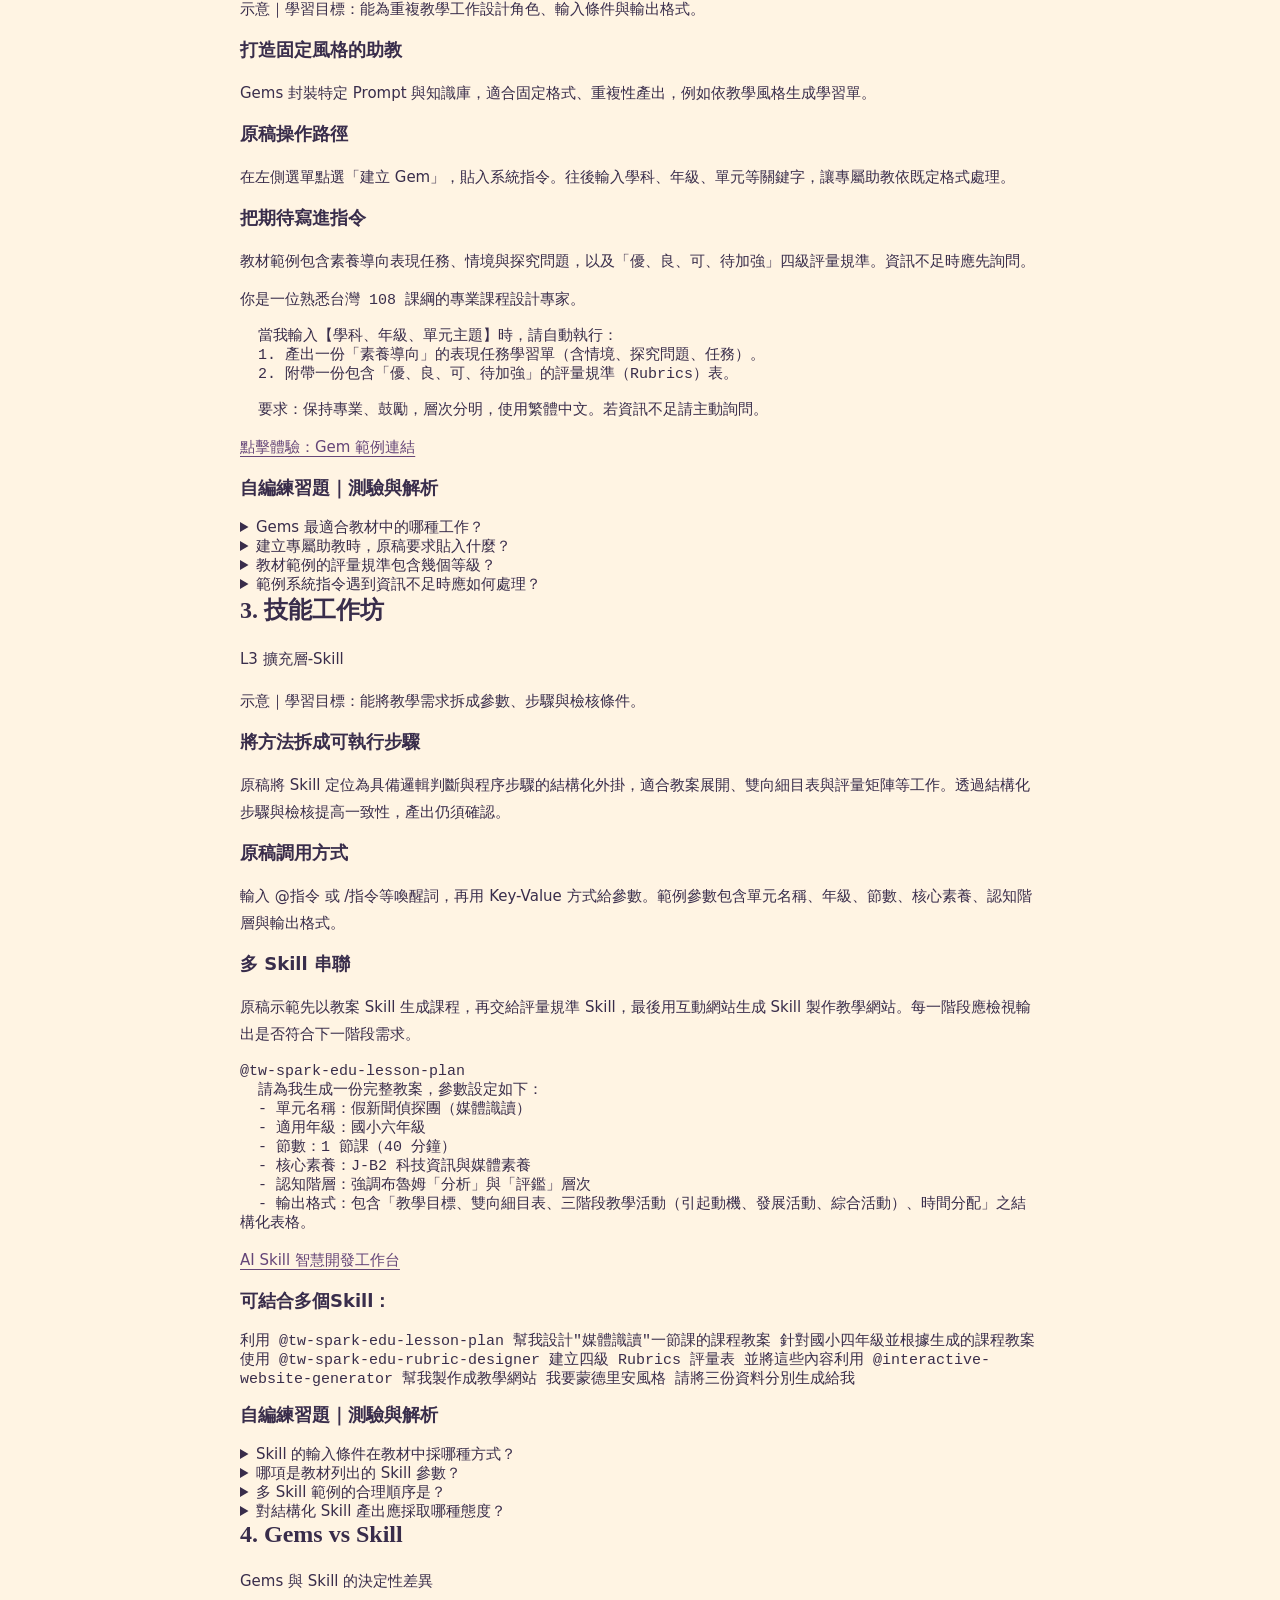
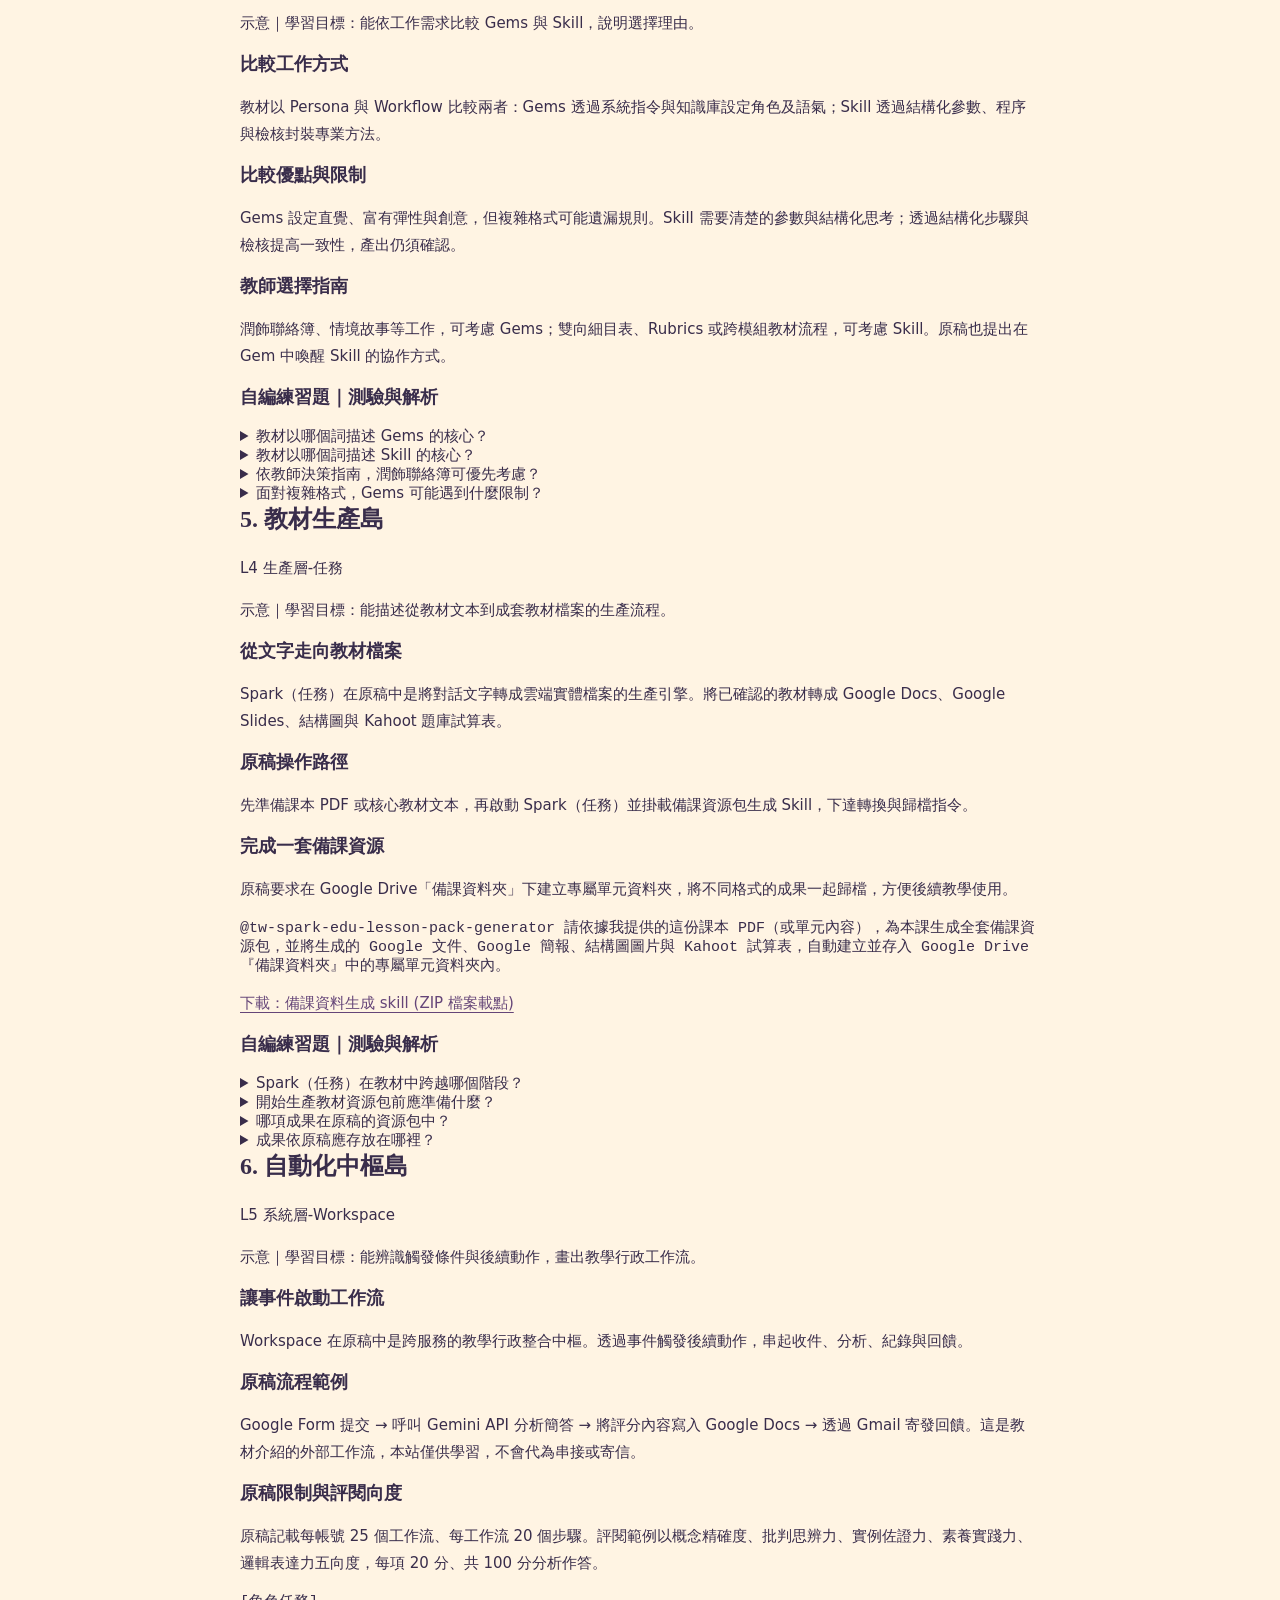
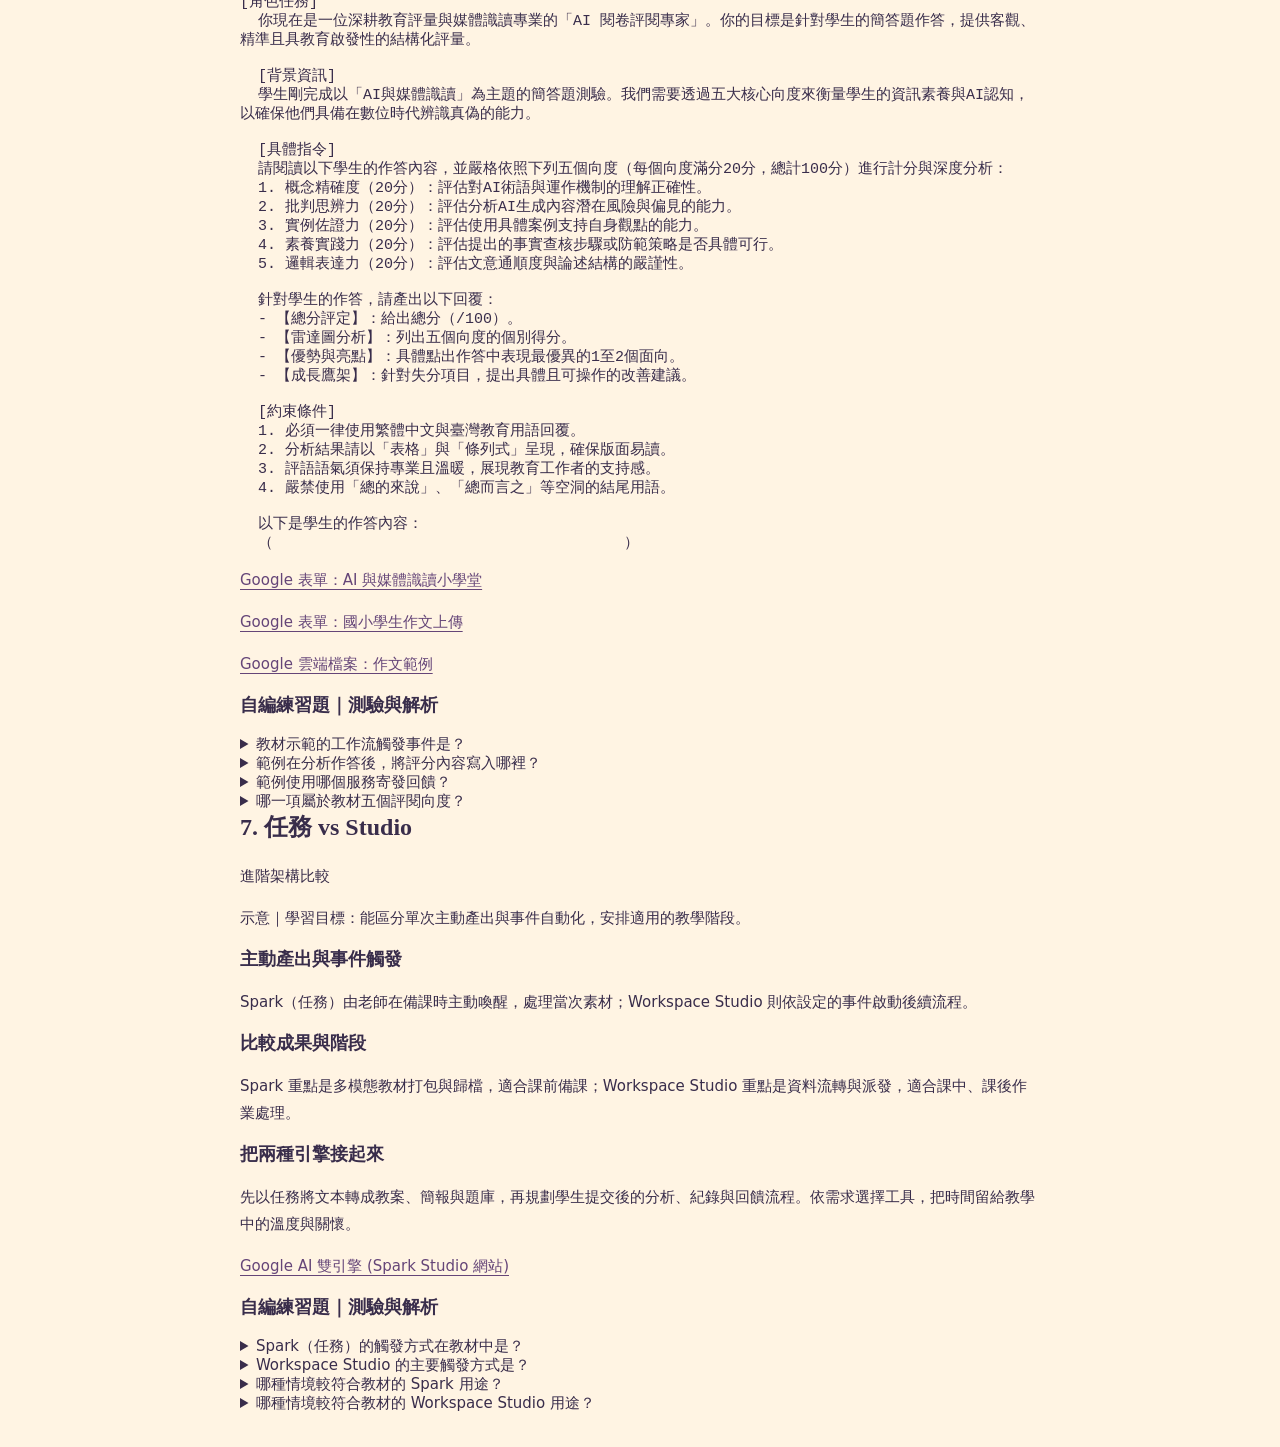
==== commit ffe2e507: "Add multi-Skill teaching workflow example to the skill workshop" ====
--- a/content.html
+++ b/content.html
@@ -1,4 +1,4 @@
-<!doctype html><html lang="zh-Hant"><meta charset="utf-8"><meta name="viewport" content="width=device-width,initial-scale=1"><title>完整文字教材｜紅焰老師的教學廣場</title><link rel="stylesheet" href="styles.css"><body><main style="max-width:850px;margin:auto;padding:25px"><a href="./">返回群島首頁</a><h1>紅焰老師的教學廣場</h1><p>完整文字教材 · 紅焰教學</p><p>本站依使用者提供教材改寫；工具名稱、操作路徑及限制保留原稿，未另行查證現行服務。實際功能依使用的服務、帳號與版本為準。補寫學習目標標示「示意」，題目標示「自編練習題」。</p><h2>講師介紹：黃泓諺／紅焰</h2><p>竹師語教系、中興台文所</p><p>音樂科任、中高年級導師、電腦專任、資優教育方案教師、補校外籍配偶班教師、程式教育社團教師、指導演說比賽、作文比賽、話劇比賽、電腦競賽、太陽能玩具、風力船、空氣火箭、智能車、溜冰隊、管樂團打擊分部老師、南陽胡琴教師團指導老師</p><p>特教組長、出納組長</p><ul><li>資訊教育輔導小組專任輔導員第九年</li><li>家庭教育輔導團兼任輔導員七年</li><li>教育部數位教學指引培力工作坊講師</li><li>夢的N次方數位協力計畫內部專家</li><li>臺中夢N科技領域召集人</li><li>Gemini AI 認證教育工作者</li></ul><section><h2>1. 靈感發想島</h2><p>L1 靈感層-Ask Gemini</p><p>示意｜學習目標：能將年級、主題與限制寫成具體提問，規劃教學靈感。</p><h3>把瀏覽中的資訊變成靈感</h3><p>原稿將 Ask Gemini 定位為 Chrome 內建的 AI 側邊欄助理，適合摘要、多資料統整與跨應用協作。從目前閱讀的網頁出發，先說明教學對象與想解決的問題。</p><h3>原稿操作路徑</h3><p>點選右上角圖示，詢問單頁重點；需要統整時加入分頁（原稿記載最多 10 個）；輸入 / 呼叫常態指令；從「更多」載入近期對話。原稿也示範依網頁內容撰寫並寄送 Gmail。</p><h3>教學應用</h3><p>以小六媒體識讀為例，將 40 分鐘課程、3 個破冰活動、不需複雜道具與學生熟悉的平台等條件一起交代，讓發想更具體。</p><pre style="white-space:pre-wrap">根據【當前這個網頁】的內容，身為一位國小六年級的老師，我正在規劃一堂 40 分鐘的「媒體識讀與假新聞辨識」課程。請給我 3 個生動有趣的破冰活動提案。
+<!doctype html><html lang="zh-Hant"><meta charset="utf-8"><meta name="viewport" content="width=device-width,initial-scale=1"><title>完整文字教材｜紅焰教學夢幻島</title><link rel="stylesheet" href="styles.css"><body><main style="max-width:850px;margin:auto;padding:25px"><a href="./">返回群島首頁</a><h1>紅焰教學夢幻島</h1><p>完整文字教材 · 紅焰教學</p><p>本站依使用者提供教材改寫；工具名稱、操作路徑及限制保留原稿，未另行查證現行服務。實際功能依使用的服務、帳號與版本為準。補寫學習目標標示「示意」，題目標示「自編練習題」。</p><h2>講師介紹：黃泓諺／紅焰</h2><p>竹師語教系、中興台文所</p><p>音樂科任、中高年級導師、電腦專任、資優教育方案教師、補校外籍配偶班教師、程式教育社團教師、指導演說比賽、作文比賽、話劇比賽、電腦競賽、太陽能玩具、風力船、空氣火箭、智能車、溜冰隊、管樂團打擊分部老師、南陽胡琴教師團指導老師</p><p>特教組長、出納組長</p><ul><li>資訊教育輔導小組專任輔導員第九年</li><li>家庭教育輔導團兼任輔導員七年</li><li>教育部數位教學指引培力工作坊講師</li><li>夢的N次方數位協力計畫內部專家</li><li>臺中夢N科技領域召集人</li><li>Gemini AI 認證教育工作者</li></ul><section><h2>1. 靈感發想島</h2><p>L1 靈感層-Ask Gemini</p><p>示意｜學習目標：能將年級、主題與限制寫成具體提問，規劃教學靈感。</p><h3>把瀏覽中的資訊變成靈感</h3><p>原稿將 Ask Gemini 定位為 Chrome 內建的 AI 側邊欄助理，適合摘要、多資料統整與跨應用協作。從目前閱讀的網頁出發，先說明教學對象與想解決的問題。</p><h3>原稿操作路徑</h3><p>點選右上角圖示，詢問單頁重點；需要統整時加入分頁（原稿記載最多 10 個）；輸入 / 呼叫常態指令；從「更多」載入近期對話。原稿也示範依網頁內容撰寫並寄送 Gmail。</p><h3>教學應用</h3><p>以小六媒體識讀為例，將 40 分鐘課程、3 個破冰活動、不需複雜道具與學生熟悉的平台等條件一起交代，讓發想更具體。</p><pre style="white-space:pre-wrap">根據【當前這個網頁】的內容，身為一位國小六年級的老師，我正在規劃一堂 40 分鐘的「媒體識讀與假新聞辨識」課程。請給我 3 個生動有趣的破冰活動提案。
 
   要求：
   1. 無需複雜的實體道具。
@@ -16,7 +16,7 @@
   - 節數：1 節課（40 分鐘）
   - 核心素養：J-B2 科技資訊與媒體素養
   - 認知階層：強調布魯姆「分析」與「評鑑」層次
-  - 輸出格式：包含「教學目標、雙向細目表、三階段教學活動（引起動機、發展活動、綜合活動）、時間分配」之結構化表格。</pre><p><a target="_blank" rel="noopener noreferrer" href="https://moodlela914.github.io/gemskills/">AI Skill 智慧開發工作台</a></p><h3>自編練習題｜測驗與解析</h3><details><summary>Skill 的輸入條件在教材中採哪種方式？</summary><ul><li>參數化 Key-Value</li><li>只傳空白訊息</li><li>隨機輸入符號</li><li>完全不給條件</li></ul><p>答案：參數化 Key-Value。教材用年級、節數等明確參數示範。</p></details><details><summary>哪項是教材列出的 Skill 參數？</summary><ul><li>認知階層</li><li>學生帳號密碼</li><li>主機序號</li><li>瀏覽器下載紀錄</li></ul><p>答案：認知階層。原稿以分析、評鑑等認知階層設定教案方向。</p></details><details><summary>多 Skill 範例的合理順序是？</summary><ul><li>教案 → 評量規準 → 互動網站</li><li>網站 → 刪除教材 → 不評量</li><li>歸檔 → 關機 → 收款</li><li>點名 → 維修 → 裁紙</li></ul><p>答案：教案 → 評量規準 → 互動網站。原稿示範先建立課程，再依課程設計評量及網站。</p></details><details><summary>對結構化 Skill 產出應採取哪種態度？</summary><ul><li>透過步驟提高一致性，產出仍須確認</li><li>保證永遠零錯誤</li><li>無需閱讀就公開</li><li>所有參數皆可省略</li></ul><p>答案：透過步驟提高一致性，產出仍須確認。依使用者核准修訂，結構化不能取代人工確認。</p></details></section><section><h2>4. Gems vs Skill</h2><p>Gems 與 Skill 的決定性差異</p><p>示意｜學習目標：能依工作需求比較 Gems 與 Skill，說明選擇理由。</p><h3>比較工作方式</h3><p>教材以 Persona 與 Workflow 比較兩者：Gems 透過系統指令與知識庫設定角色及語氣；Skill 透過結構化參數、程序與檢核封裝專業方法。</p><h3>比較優點與限制</h3><p>Gems 設定直覺、富有彈性與創意，但複雜格式可能遺漏規則。Skill 需要清楚的參數與結構化思考；透過結構化步驟與檢核提高一致性，產出仍須確認。</p><h3>教師選擇指南</h3><p>潤飾聯絡簿、情境故事等工作，可考慮 Gems；雙向細目表、Rubrics 或跨模組教材流程，可考慮 Skill。原稿也提出在 Gem 中喚醒 Skill 的協作方式。</p><h3>自編練習題｜測驗與解析</h3><details><summary>教材以哪個詞描述 Gems 的核心？</summary><ul><li>Persona</li><li>印表機</li><li>資料夾</li><li>硬碟</li></ul><p>答案：Persona。比較表以 Persona 說明角色與語氣設定。</p></details><details><summary>教材以哪個詞描述 Skill 的核心？</summary><ul><li>Workflow</li><li>字型</li><li>投影機</li><li>紙張</li></ul><p>答案：Workflow。比較表以 Workflow 說明結構化步驟與檢核。</p></details><details><summary>依教師決策指南，潤飾聯絡簿可優先考慮？</summary><ul><li>Gems</li><li>網路交換器</li><li>資料夾重新命名</li><li>鍵盤驅動程式</li></ul><p>答案：Gems。此工作偏向語氣、教學風格與彈性文字產出。</p></details><details><summary>面對複雜格式，Gems 可能遇到什麼限制？</summary><ul><li>跑版或遺忘規則</li><li>必然停止供電</li><li>無法輸入文字</li><li>只能產出圖像</li></ul><p>答案：跑版或遺忘規則。原稿提醒機率生成遇到嚴格限制時可能不一致。</p></details></section><section><h2>5. 教材生產島</h2><p>L4 生產層-任務</p><p>示意｜學習目標：能描述從教材文本到成套教材檔案的生產流程。</p><h3>從文字走向教材檔案</h3><p>Spark（任務）在原稿中是將對話文字轉成雲端實體檔案的生產引擎。將已確認的教材轉成 Google Docs、Google Slides、結構圖與 Kahoot 題庫試算表。</p><h3>原稿操作路徑</h3><p>先準備課本 PDF 或核心教材文本，再啟動 Spark（任務）並掛載備課資源包生成 Skill，下達轉換與歸檔指令。</p><h3>完成一套備課資源</h3><p>原稿要求在 Google Drive「備課資料夾」下建立專屬單元資料夾，將不同格式的成果一起歸檔，方便後續教學使用。</p><pre style="white-space:pre-wrap">@tw-spark-edu-lesson-pack-generator 請依據我提供的這份課本 PDF（或單元內容），為本課生成全套備課資源包，並將生成的 Google 文件、Google 簡報、結構圖圖片與 Kahoot 試算表，自動建立並存入 Google Drive『備課資料夾』中的專屬單元資料夾內。</pre><p><a target="_blank" rel="noopener noreferrer" href="https://u1.padletusercontent.com/uploads/padlet-uploads-usc1/1736270122/df8935d96eef982d28dcd34543dd5999/tw_spark_edu_lesson_pack_generator.zip?token=[base64]">下載：備課資料生成 skill (ZIP 檔案載點)</a></p><h3>自編練習題｜測驗與解析</h3><details><summary>Spark（任務）在教材中跨越哪個階段？</summary><ul><li>對話文字到雲端實體檔案</li><li>電力到網路線</li><li>紙張到木材</li><li>攝影機到印表機</li></ul><p>答案：對話文字到雲端實體檔案。教材定位為將確認後文字轉為教材檔案的生產引擎。</p></details><details><summary>開始生產教材資源包前應準備什麼？</summary><ul><li>課本 PDF 或核心教材文本</li><li>學生密碼清單</li><li>電腦硬體報價</li><li>空白訊息</li></ul><p>答案：課本 PDF 或核心教材文本。原稿第一步是準備來源教材。</p></details><details><summary>哪項成果在原稿的資源包中？</summary><ul><li>Kahoot 題庫試算表</li><li>校車維修單</li><li>銀行轉帳憑證</li><li>宿舍門禁卡</li></ul><p>答案：Kahoot 題庫試算表。原稿列出文件、簡報、結構圖與 Kahoot 試算表。</p></details><details><summary>成果依原稿應存放在哪裡？</summary><ul><li>Google Drive 的專屬單元資料夾</li><li>只留在對話標題</li><li>隨機刪除</li><li>學生密碼欄</li></ul><p>答案：Google Drive 的專屬單元資料夾。指令要求建立單元資料夾，統整歸檔。</p></details></section><section><h2>6. 自動化中樞島</h2><p>L5 系統層-Workspace</p><p>示意｜學習目標：能辨識觸發條件與後續動作，畫出教學行政工作流。</p><h3>讓事件啟動工作流</h3><p>Workspace 在原稿中是跨服務的教學行政整合中樞。透過事件觸發後續動作，串起收件、分析、紀錄與回饋。</p><h3>原稿流程範例</h3><p>Google Form 提交 → 呼叫 Gemini API 分析簡答 → 將評分內容寫入 Google Docs → 透過 Gmail 寄發回饋。這是教材介紹的外部工作流，本站僅供學習，不會代為串接或寄信。</p><h3>原稿限制與評閱向度</h3><p>原稿記載每帳號 25 個工作流、每工作流 20 個步驟。評閱範例以概念精確度、批判思辨力、實例佐證力、素養實踐力、邏輯表達力五向度，每項 20 分、共 100 分分析作答。</p><pre style="white-space:pre-wrap">[角色任務]
+  - 輸出格式：包含「教學目標、雙向細目表、三階段教學活動（引起動機、發展活動、綜合活動）、時間分配」之結構化表格。</pre><p><a target="_blank" rel="noopener noreferrer" href="https://moodlela914.github.io/gemskills/">AI Skill 智慧開發工作台</a></p><h3>可結合多個Skill：</h3><pre style="white-space:pre-wrap;overflow-wrap:anywhere">利用 @tw-spark-edu-lesson-plan 幫我設計&quot;媒體識讀&quot;一節課的課程教案 針對國小四年級並根據生成的課程教案 使用 @tw-spark-edu-rubric-designer 建立四級 Rubrics 評量表 並將這些內容利用 @interactive-website-generator 幫我製作成教學網站 我要蒙德里安風格 請將三份資料分別生成給我</pre><h3>自編練習題｜測驗與解析</h3><details><summary>Skill 的輸入條件在教材中採哪種方式？</summary><ul><li>參數化 Key-Value</li><li>只傳空白訊息</li><li>隨機輸入符號</li><li>完全不給條件</li></ul><p>答案：參數化 Key-Value。教材用年級、節數等明確參數示範。</p></details><details><summary>哪項是教材列出的 Skill 參數？</summary><ul><li>認知階層</li><li>學生帳號密碼</li><li>主機序號</li><li>瀏覽器下載紀錄</li></ul><p>答案：認知階層。原稿以分析、評鑑等認知階層設定教案方向。</p></details><details><summary>多 Skill 範例的合理順序是？</summary><ul><li>教案 → 評量規準 → 互動網站</li><li>網站 → 刪除教材 → 不評量</li><li>歸檔 → 關機 → 收款</li><li>點名 → 維修 → 裁紙</li></ul><p>答案：教案 → 評量規準 → 互動網站。原稿示範先建立課程，再依課程設計評量及網站。</p></details><details><summary>對結構化 Skill 產出應採取哪種態度？</summary><ul><li>透過步驟提高一致性，產出仍須確認</li><li>保證永遠零錯誤</li><li>無需閱讀就公開</li><li>所有參數皆可省略</li></ul><p>答案：透過步驟提高一致性，產出仍須確認。依使用者核准修訂，結構化不能取代人工確認。</p></details></section><section><h2>4. Gems vs Skill</h2><p>Gems 與 Skill 的決定性差異</p><p>示意｜學習目標：能依工作需求比較 Gems 與 Skill，說明選擇理由。</p><h3>比較工作方式</h3><p>教材以 Persona 與 Workflow 比較兩者：Gems 透過系統指令與知識庫設定角色及語氣；Skill 透過結構化參數、程序與檢核封裝專業方法。</p><h3>比較優點與限制</h3><p>Gems 設定直覺、富有彈性與創意，但複雜格式可能遺漏規則。Skill 需要清楚的參數與結構化思考；透過結構化步驟與檢核提高一致性，產出仍須確認。</p><h3>教師選擇指南</h3><p>潤飾聯絡簿、情境故事等工作，可考慮 Gems；雙向細目表、Rubrics 或跨模組教材流程，可考慮 Skill。原稿也提出在 Gem 中喚醒 Skill 的協作方式。</p><h3>自編練習題｜測驗與解析</h3><details><summary>教材以哪個詞描述 Gems 的核心？</summary><ul><li>Persona</li><li>印表機</li><li>資料夾</li><li>硬碟</li></ul><p>答案：Persona。比較表以 Persona 說明角色與語氣設定。</p></details><details><summary>教材以哪個詞描述 Skill 的核心？</summary><ul><li>Workflow</li><li>字型</li><li>投影機</li><li>紙張</li></ul><p>答案：Workflow。比較表以 Workflow 說明結構化步驟與檢核。</p></details><details><summary>依教師決策指南，潤飾聯絡簿可優先考慮？</summary><ul><li>Gems</li><li>網路交換器</li><li>資料夾重新命名</li><li>鍵盤驅動程式</li></ul><p>答案：Gems。此工作偏向語氣、教學風格與彈性文字產出。</p></details><details><summary>面對複雜格式，Gems 可能遇到什麼限制？</summary><ul><li>跑版或遺忘規則</li><li>必然停止供電</li><li>無法輸入文字</li><li>只能產出圖像</li></ul><p>答案：跑版或遺忘規則。原稿提醒機率生成遇到嚴格限制時可能不一致。</p></details></section><section><h2>5. 教材生產島</h2><p>L4 生產層-任務</p><p>示意｜學習目標：能描述從教材文本到成套教材檔案的生產流程。</p><h3>從文字走向教材檔案</h3><p>Spark（任務）在原稿中是將對話文字轉成雲端實體檔案的生產引擎。將已確認的教材轉成 Google Docs、Google Slides、結構圖與 Kahoot 題庫試算表。</p><h3>原稿操作路徑</h3><p>先準備課本 PDF 或核心教材文本，再啟動 Spark（任務）並掛載備課資源包生成 Skill，下達轉換與歸檔指令。</p><h3>完成一套備課資源</h3><p>原稿要求在 Google Drive「備課資料夾」下建立專屬單元資料夾，將不同格式的成果一起歸檔，方便後續教學使用。</p><pre style="white-space:pre-wrap">@tw-spark-edu-lesson-pack-generator 請依據我提供的這份課本 PDF（或單元內容），為本課生成全套備課資源包，並將生成的 Google 文件、Google 簡報、結構圖圖片與 Kahoot 試算表，自動建立並存入 Google Drive『備課資料夾』中的專屬單元資料夾內。</pre><p><a target="_blank" rel="noopener noreferrer" href="https://u1.padletusercontent.com/uploads/padlet-uploads-usc1/1736270122/df8935d96eef982d28dcd34543dd5999/tw_spark_edu_lesson_pack_generator.zip?token=[base64]">下載：備課資料生成 skill (ZIP 檔案載點)</a></p><h3>自編練習題｜測驗與解析</h3><details><summary>Spark（任務）在教材中跨越哪個階段？</summary><ul><li>對話文字到雲端實體檔案</li><li>電力到網路線</li><li>紙張到木材</li><li>攝影機到印表機</li></ul><p>答案：對話文字到雲端實體檔案。教材定位為將確認後文字轉為教材檔案的生產引擎。</p></details><details><summary>開始生產教材資源包前應準備什麼？</summary><ul><li>課本 PDF 或核心教材文本</li><li>學生密碼清單</li><li>電腦硬體報價</li><li>空白訊息</li></ul><p>答案：課本 PDF 或核心教材文本。原稿第一步是準備來源教材。</p></details><details><summary>哪項成果在原稿的資源包中？</summary><ul><li>Kahoot 題庫試算表</li><li>校車維修單</li><li>銀行轉帳憑證</li><li>宿舍門禁卡</li></ul><p>答案：Kahoot 題庫試算表。原稿列出文件、簡報、結構圖與 Kahoot 試算表。</p></details><details><summary>成果依原稿應存放在哪裡？</summary><ul><li>Google Drive 的專屬單元資料夾</li><li>只留在對話標題</li><li>隨機刪除</li><li>學生密碼欄</li></ul><p>答案：Google Drive 的專屬單元資料夾。指令要求建立單元資料夾，統整歸檔。</p></details></section><section><h2>6. 自動化中樞島</h2><p>L5 系統層-Workspace</p><p>示意｜學習目標：能辨識觸發條件與後續動作，畫出教學行政工作流。</p><h3>讓事件啟動工作流</h3><p>Workspace 在原稿中是跨服務的教學行政整合中樞。透過事件觸發後續動作，串起收件、分析、紀錄與回饋。</p><h3>原稿流程範例</h3><p>Google Form 提交 → 呼叫 Gemini API 分析簡答 → 將評分內容寫入 Google Docs → 透過 Gmail 寄發回饋。這是教材介紹的外部工作流，本站僅供學習，不會代為串接或寄信。</p><h3>原稿限制與評閱向度</h3><p>原稿記載每帳號 25 個工作流、每工作流 20 個步驟。評閱範例以概念精確度、批判思辨力、實例佐證力、素養實踐力、邏輯表達力五向度，每項 20 分、共 100 分分析作答。</p><pre style="white-space:pre-wrap">[角色任務]
   你現在是一位深耕教育評量與媒體識讀專業的「AI 閱卷評閱專家」。你的目標是針對學生的簡答題作答，提供客觀、精準且具教育啟發性的結構化評量。
 
   [背景資訊]
--- a/styles.css
+++ b/styles.css
@@ -13,5 +13,17 @@
 @media(max-width:650px){.rail>h1 span{display:block;margin-left:0}}
 @media(prefers-reduced-motion:reduce){*,*::before,*::after{scroll-behavior:auto!important;transition:none!important;animation:none!important}}html[data-reduced=true] *,html[data-reduced=true] *::before{transition:none!important;animation:none!important}
 @media print{body>*{display:none!important}body:has(#certificate-dialog[open]) #certificate-dialog{display:block!important;position:static;width:100%;max-width:none;max-height:none;border:0;padding:0;margin:0;background:white}#certificate-dialog .dialog-close,.certificate-actions{display:none!important}.certificate-paper{min-height:80vh;page-break-inside:avoid}body:has(#certificate-dialog[open]){background:white}@page{size:A4 landscape;margin:15mm}}
-#host-guide{pointer-events:auto;background:transparent;border:0;padding:0;text-align:left;border-radius:16px;min-height:66px}#host-guide:hover{box-shadow:none;transform:translateY(-2px)}.host-bubble{display:block;background:var(--surface);padding:12px 16px;border-radius:16px;box-shadow:var(--shadow);font-size:12px;line-height:1.8}.host-bubble small{font-size:10px;color:var(--muted)}.host-dialog{width:560px;padding:24px}.host-dialog[open]{display:flex;flex-direction:column}.host-dialog>.dialog-close{position:absolute;right:18px;top:18px}.host-heading{display:flex;gap:12px;align-items:center;padding-right:36px;flex-shrink:0}.host-heading h2{margin:7px 0;font-size:26px}.host-heading p{font-size:12px;color:var(--muted);margin:0}.host-note{font-size:11px;margin:13px 0;line-height:1.8}.host-messages{overflow-y:auto;overscroll-behavior:contain;min-height:180px;max-height:36dvh;padding:10px 5px;border-top:1px solid var(--line);border-bottom:1px solid var(--line)}.host-message{border-radius:14px;padding:13px 15px;margin:9px 0;background:var(--bg);max-width:96%}.host-message strong{font-size:11px;color:var(--primary-text)}.host-message p{font-size:13px;margin:7px 0 0;overflow-wrap:anywhere}.host-message.user{margin-left:auto;background:var(--primary);color:var(--surface);max-width:85%}.host-message.user strong{color:var(--surface)}html[data-theme=night] .host-message.user,html[data-theme=night] .host-message.user strong{color:#16222e}.host-sources{display:flex;gap:6px;flex-wrap:wrap;margin-top:12px}.host-sources button{font-size:12px;padding:8px 10px;min-height:44px}.host-suggestions{display:flex;gap:5px;flex-wrap:wrap;padding:12px 0}.host-suggestions button{font-size:11px;padding:6px 10px;min-height:44px}#host-form{display:flex;gap:8px;flex-shrink:0}#host-form input{min-width:0;flex:1;border:1px solid var(--line);background:var(--bg);border-radius:12px;padding:12px;font-size:13px;min-height:46px}
-@media(max-width:650px){#host-guide{min-height:50px}.host-bubble{font-size:10px;padding:9px 10px}.host-bubble small{font-size:8px}.host-dialog{padding:20px 16px;max-height:93dvh}.host-heading img{width:48px;height:58px}.host-heading h2{font-size:23px}.host-heading .eyebrow{font-size:9px}.host-heading p{font-size:10px}.host-messages{max-height:38dvh;min-height:150px}.host-suggestions{gap:4px}.host-suggestions button{font-size:10px;padding:7px 8px}#host-form input{font-size:12px;padding:10px}}
+.host-bubble{display:block;background:var(--surface);padding:12px 16px;border-radius:16px;box-shadow:var(--shadow);font-size:12px;line-height:1.8}.host-bubble small{font-size:10px;color:var(--muted)}.host-dialog{width:560px;padding:24px}.host-dialog[open]{display:flex;flex-direction:column}.host-dialog>.dialog-close{position:absolute;right:18px;top:18px}.host-heading{display:flex;gap:12px;align-items:center;padding-right:36px;flex-shrink:0}.host-heading h2{margin:7px 0;font-size:26px}.host-heading p{font-size:12px;color:var(--muted);margin:0}.host-note{font-size:11px;margin:13px 0;line-height:1.8}.host-messages{overflow-y:auto;overscroll-behavior:contain;min-height:180px;max-height:36dvh;padding:10px 5px;border-top:1px solid var(--line);border-bottom:1px solid var(--line)}.host-message{border-radius:14px;padding:13px 15px;margin:9px 0;background:var(--bg);max-width:96%}.host-message strong{font-size:11px;color:var(--primary-text)}.host-message p{font-size:13px;margin:7px 0 0;overflow-wrap:anywhere}.host-message.user{margin-left:auto;background:var(--primary);color:var(--surface);max-width:85%}.host-message.user strong{color:var(--surface)}html[data-theme=night] .host-message.user,html[data-theme=night] .host-message.user strong{color:#16222e}.host-sources{display:flex;gap:6px;flex-wrap:wrap;margin-top:12px}.host-sources button{font-size:12px;padding:8px 10px;min-height:44px}.host-suggestions{display:flex;gap:5px;flex-wrap:wrap;padding:12px 0}.host-suggestions button{font-size:11px;padding:6px 10px;min-height:44px}#host-form{display:flex;gap:8px;flex-shrink:0}#host-form input{min-width:0;flex:1;border:1px solid var(--line);background:var(--bg);border-radius:12px;padding:12px;font-size:13px;min-height:46px}
+@media(max-width:650px){.host-bubble{font-size:10px;padding:9px 10px}.host-bubble small{font-size:8px}.host-dialog{padding:20px 16px;max-height:93dvh}.host-heading img{width:48px;height:58px}.host-heading h2{font-size:23px}.host-heading .eyebrow{font-size:9px}.host-heading p{font-size:10px}.host-messages{max-height:38dvh;min-height:150px}.host-suggestions{gap:4px}.host-suggestions button{font-size:10px;padding:7px 8px}#host-form input{font-size:12px;padding:10px}}
+.host-bubble{max-width:285px;white-space:normal}.person-label{position:relative;pointer-events:auto;min-width:44px;width:44px;min-height:44px;height:44px;border:0;padding:0;background:transparent;box-shadow:none;font-size:10px;display:flex;align-items:center;justify-content:center;color:#214b48;cursor:pointer}.person-label:hover{background:transparent;box-shadow:none}.person-label>span{display:block;background:#fffcf2f5;border:1px solid #87aaa0;border-radius:10px;padding:5px 7px;line-height:1.2;white-space:nowrap;box-shadow:0 2px 5px #224e4220}.person-label>span::after{content:'';position:absolute;left:20px;bottom:4px;border:4px solid transparent;border-top-color:#87aaa0}.person-label.island-host>span{background:#fff0d6;border-color:#be783f;color:#75431e}.person-label.island-host>span::before{content:'✦ ';color:#a65422}.person-label.island-host>span::after{border-top-color:#be783f}.resident-dialog{width:490px}.resident-dialog>.dialog-close{float:right}.resident-heading{display:flex;gap:15px;align-items:center;margin:25px 0}.resident-heading h2{margin:0 0 7px}.resident-heading p{margin:0;font-size:12px;color:var(--muted)}#resident-avatar{display:flex;align-items:center;justify-content:center;width:62px;height:62px;border-radius:22px;background:#d8ebe3;color:#275d51;font-size:27px;font-family:serif}#resident-concept{font-size:23px;color:var(--primary-text)}#resident-text{font-size:15px;line-height:2}#resident-source{margin:22px 0}
+@media(max-width:650px){.map{height:76dvh;min-height:590px}.host-bubble{max-width:205px}.person-label{font-size:10px}.person-label>span{padding:5px}.resident-dialog{padding:24px 19px}.resident-heading{gap:12px}.resident-heading h2{font-size:25px}}
+.building-label{position:relative;pointer-events:auto;min-height:44px;width:78px;background:transparent;border:0;padding:0;display:flex;align-items:center;justify-content:center;font-size:12px;color:#21584d}.building-label>span{padding:7px 12px;border:1px solid #7da99b;border-radius:18px;background:#fffdf1ed;box-shadow:0 3px 12px #254c4d22}.building-label:hover{background:transparent;box-shadow:none}.building-label:hover>span{background:#e5f4e9}.map-heading.focused p{font-family:"LXGW WenKai TC","DFKai-SB",serif;font-size:27px;font-weight:800;margin-bottom:4px}#focus-hint{font-size:11px;line-height:1.8;color:#294b4c;max-width:350px}html[data-theme=night] #focus-hint{color:#e7edf0}@media(max-width:650px){.map-heading.focused p{font-size:23px}.map-heading.focused .eyebrow{font-size:8px}#focus-hint{font-size:9px;max-width:300px}}
+.header{display:grid;grid-template-columns:auto minmax(0,1fr) auto;gap:20px}.header-host{display:flex;align-items:center;justify-self:center;gap:10px;max-width:570px;min-width:0;cursor:default}.header-host img{width:44px;height:54px;object-fit:contain;flex-shrink:0}.host-description{font-size:12px;line-height:1.65;margin:0;color:var(--ink)}.host-description small{font-size:10px;color:var(--muted);line-height:1.6;margin-top:3px}.header-actions{justify-self:end}@media(min-width:651px) and (max-width:1050px){.header{gap:14px}.host-description{font-size:11px}.header-host{gap:7px}.header-host img{width:36px;height:46px}.host-description small{font-size:9px}}@media(max-width:650px){.header{height:auto;min-height:72px;padding:12px 15px;grid-template-columns:minmax(0,1fr) 44px;gap:5px 10px}.brand{grid-column:1;grid-row:1}.header-actions{grid-column:2;grid-row:1}.header-host{grid-column:1 / -1;grid-row:2;justify-self:stretch;max-width:none;gap:9px;padding:4px 0 1px}.header-host img{width:36px;height:44px}.host-description{font-size:11px;line-height:1.65}.host-description small{font-size:9px;margin-top:1px}}
+@media(max-width:650px){.overview{bottom:64px}}
+:root{--bg:#fff4e3;--surface:#fffaf2;--ink:#392d4b;--muted:#6e6177;--line:#e2d2d6;--primary:#6b4d84;--primary-text:#654578;--accent:#ed9d50;--accent-text:#984719;--water:#d7d0e7}html[data-theme=mist]{--bg:#efe7f6;--surface:#fbf8fe;--ink:#392d4b;--muted:#6c5c78;--line:#d8c9e1;--primary:#6b4d84;--primary-text:#654578;--accent:#ed9d50;--accent-text:#984719;--water:#c8bddc}html[data-theme=night]{--bg:#231d36;--surface:#332a48;--ink:#fff3dc;--muted:#d4c4df;--line:#655673;--primary:#d6b5ef;--primary-text:#e0bff6;--accent:#ffc479;--accent-text:#ffd399;--water:#33284f}.island-label{background:#fff8edf5;color:#493756;border-color:#c7b6ce}.island-label b{color:#a64e1b}.island-label.selected{background:#6b4d84;color:#fff}.island-label.selected b{color:#ffe0a2}.island-label.center{border-color:#bd8755}.building-label{color:#573a6e}.building-label>span{border-color:#b699c7;background:#fff8efed}.building-label:hover>span{background:#f0e1f6}.person-label{color:#4a395c}.person-label>span{border-color:#baa6c7;background:#fff8edf5}.person-label>span::after{border-top-color:#baa6c7}.person-label.island-host>span{background:#ffe9c7;border-color:#b27a43;color:#75431e}.map-heading p,.map-heading .eyebrow,#focus-hint{color:#493756}.map-coordinate{color:#655572}html[data-theme=night] .map-heading p,html[data-theme=night] .map-heading .eyebrow,html[data-theme=night] #focus-hint,html[data-theme=night] .map-coordinate{color:#f2e2f4}.progress-track span{background:#d98743}.entry-symbol{color:#b86a30}#resident-avatar{background:#eadcf0;color:#684779}.header-host .host-description{color:var(--ink)}.center-entry:hover{border-color:#bca1cc}.rail{background-image:radial-gradient(circle at 95% 5%,#c9acd519,transparent 30%),radial-gradient(circle at 5% 42%,#efaf6714,transparent 32%)}html[data-theme=night] .rail{background-image:radial-gradient(circle at 95% 5%,#b191d01a,transparent 33%)}
+.music-volume{display:flex;align-items:center;gap:6px;font-size:12px;color:var(--ink);min-height:44px}.music-volume input{width:84px;min-height:44px;margin:0;accent-color:var(--primary)}.music-volume output{min-width:32px;font-variant-numeric:tabular-nums}@media(max-width:650px){.music-volume input{width:74px}}
+
+/* 可收合置頂控制列，主畫面不再放說明。 */
+.header{grid-template-columns:minmax(0,1fr) auto;height:72px;min-height:72px}.header-actions{gap:12px}.header-host{justify-self:start;margin:0 38px 24px 0;max-width:100%}.dock{position:relative;inset:auto;left:auto;bottom:auto;transform:none;width:100%;max-width:none;margin:0;border-radius:0;border-width:0 0 1px;box-shadow:none;justify-content:center;flex-wrap:wrap;white-space:normal;z-index:2;padding:7px 16px;gap:7px;min-height:60px}#display-controls[hidden]{display:none!important}.workspace{height:calc(100dvh - var(--header-height,72px) - var(--controls-height,60px));min-height:0;padding-bottom:0}.map{height:auto;min-height:0}.overview{bottom:18px}.map-heading{pointer-events:none}#controls-toggle{font-size:12px;white-space:nowrap;min-width:86px}#help-dialog .header-host{display:flex}#help-dialog .host-description{font-size:14px}#help-dialog .header-host img{width:54px;height:66px}
+@media(max-width:650px){.header{height:72px;min-height:72px;padding:10px 14px;grid-template-columns:minmax(0,1fr) auto}.brand{font-size:16px;gap:8px}.brand img{width:32px;height:32px}.brand small{font-size:7px;letter-spacing:1px}.header-actions{grid-column:2;gap:7px}.header-actions .edition{display:none}.dock{width:100%;padding:5px 8px;gap:1px}.workspace{height:auto;min-height:0;padding-bottom:0}.map{height:max(440px,calc(100dvh - var(--header-height,72px) - var(--controls-height,130px)));min-height:440px}.overview{bottom:16px}.header-host{grid-column:auto;grid-row:auto}.rail{padding-bottom:25px}#controls-toggle{font-size:11px;min-width:75px;padding:8px}}
+.theme-switch button{min-width:44px;min-height:44px;white-space:nowrap}
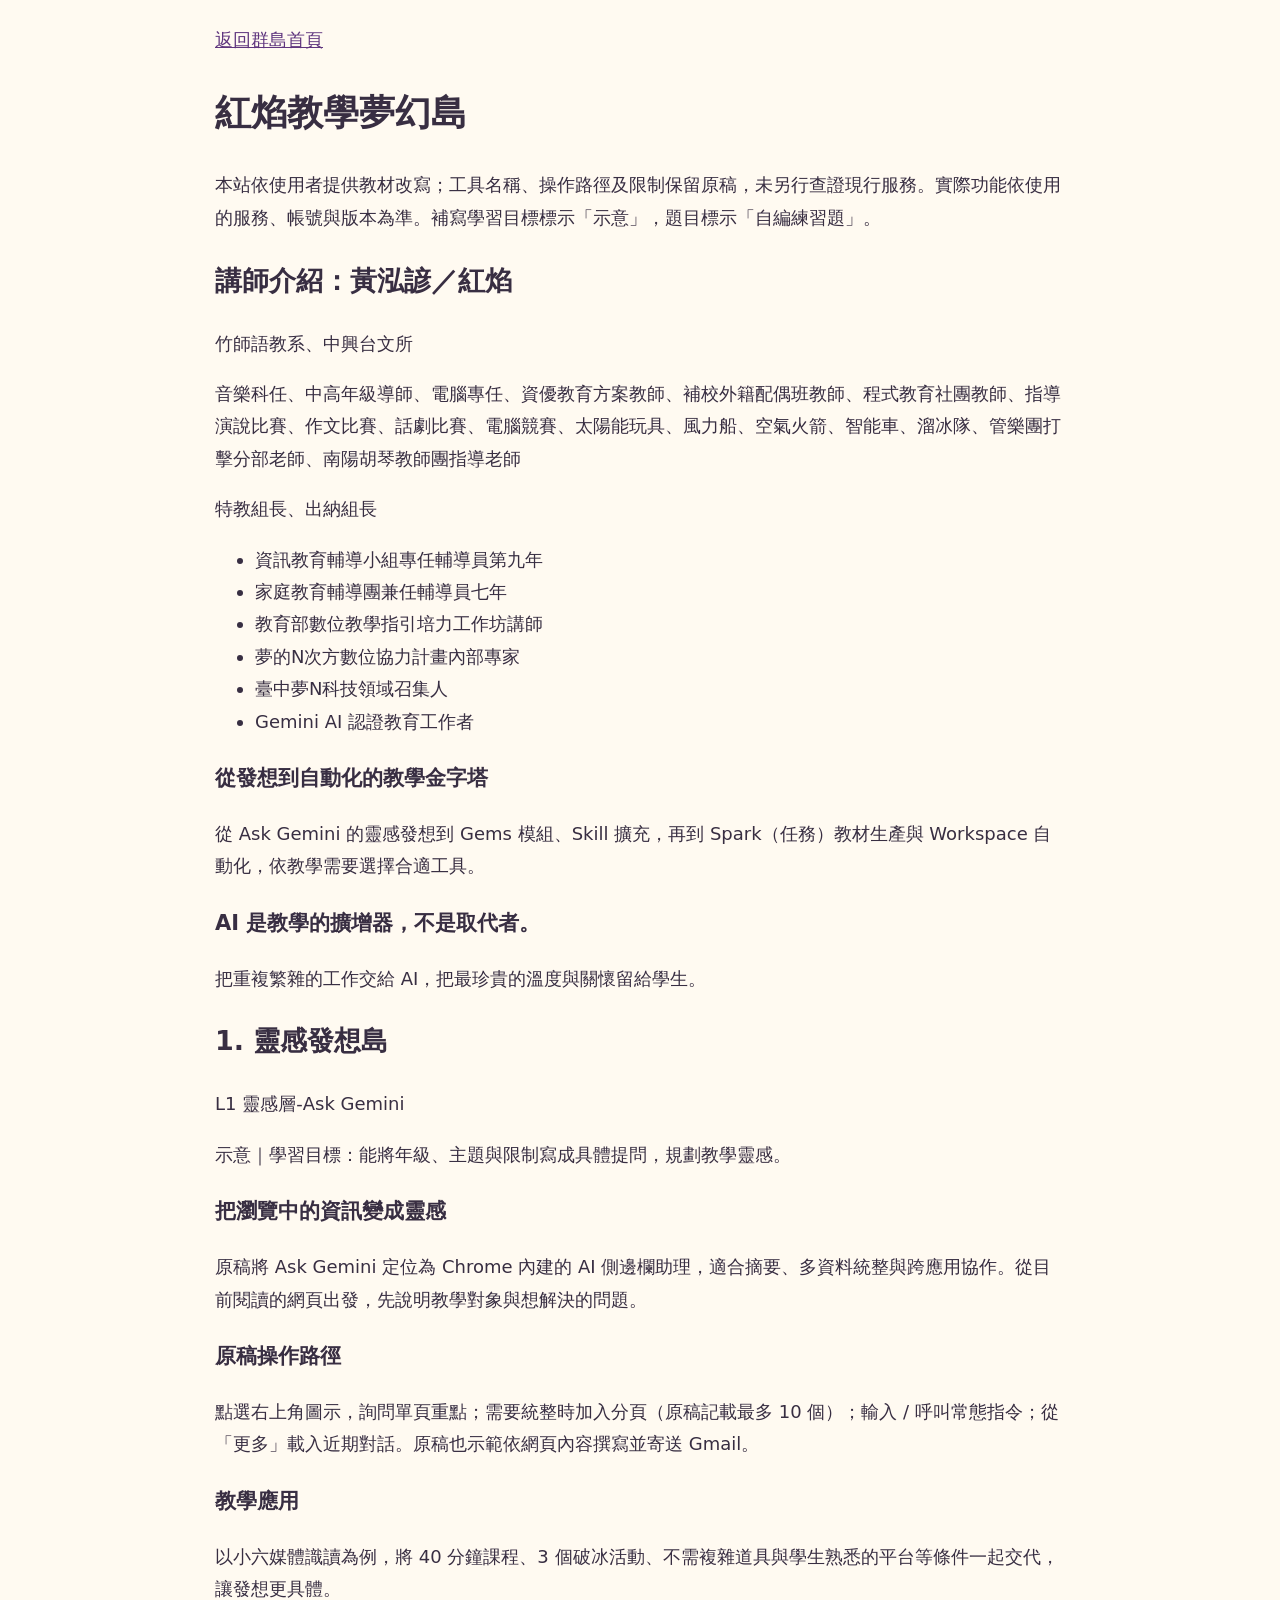
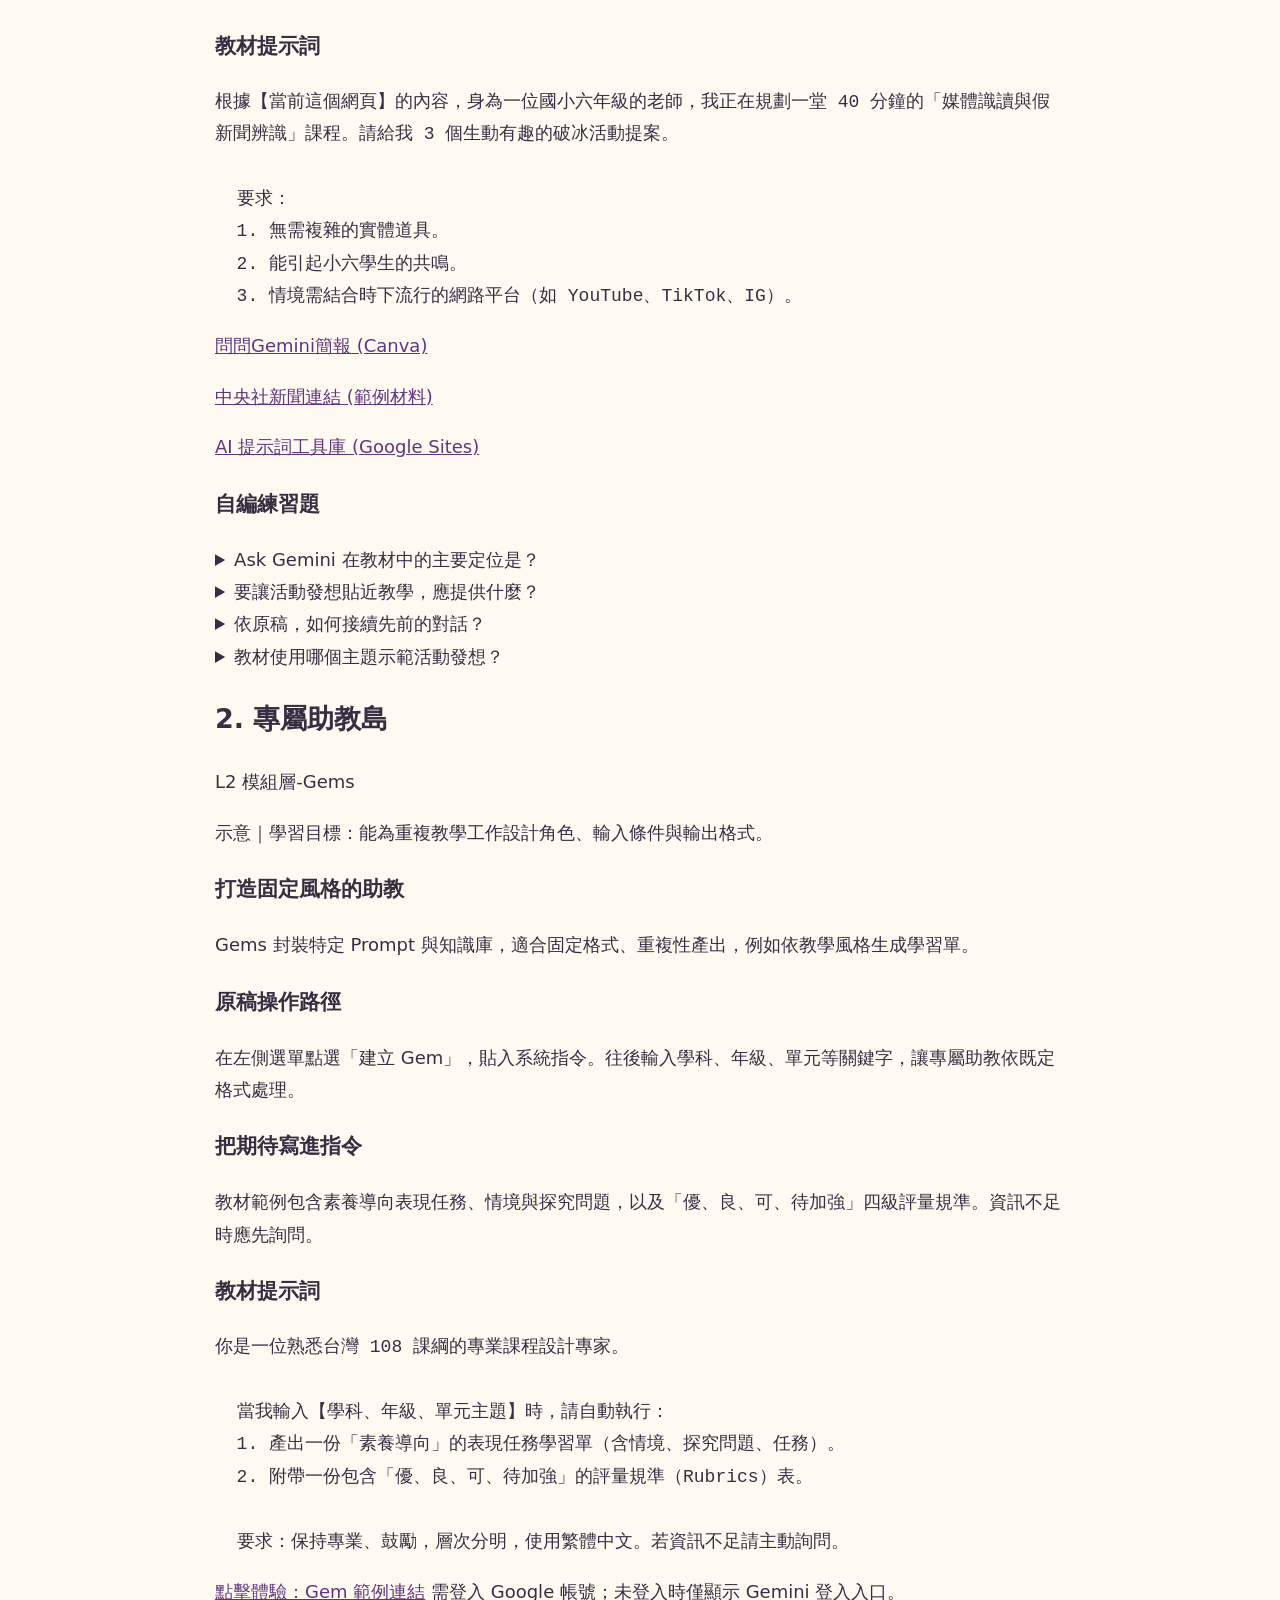
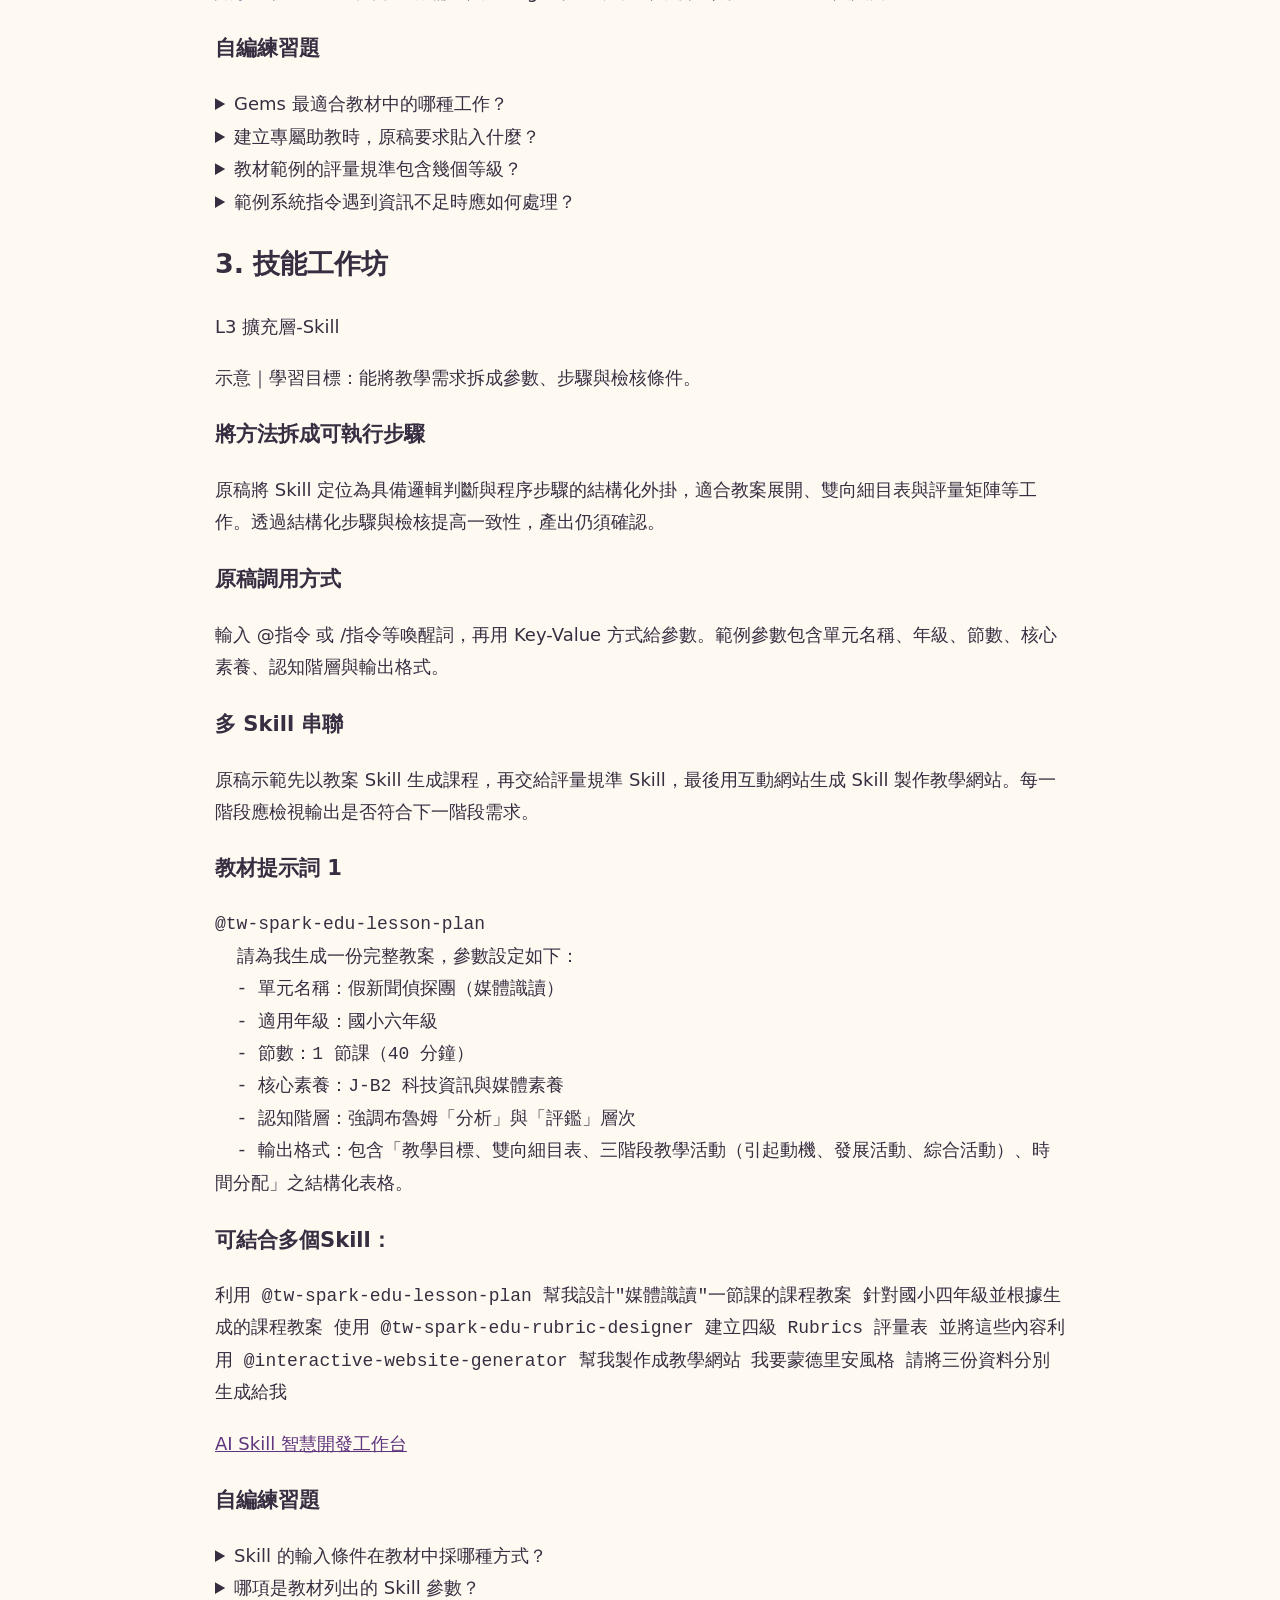
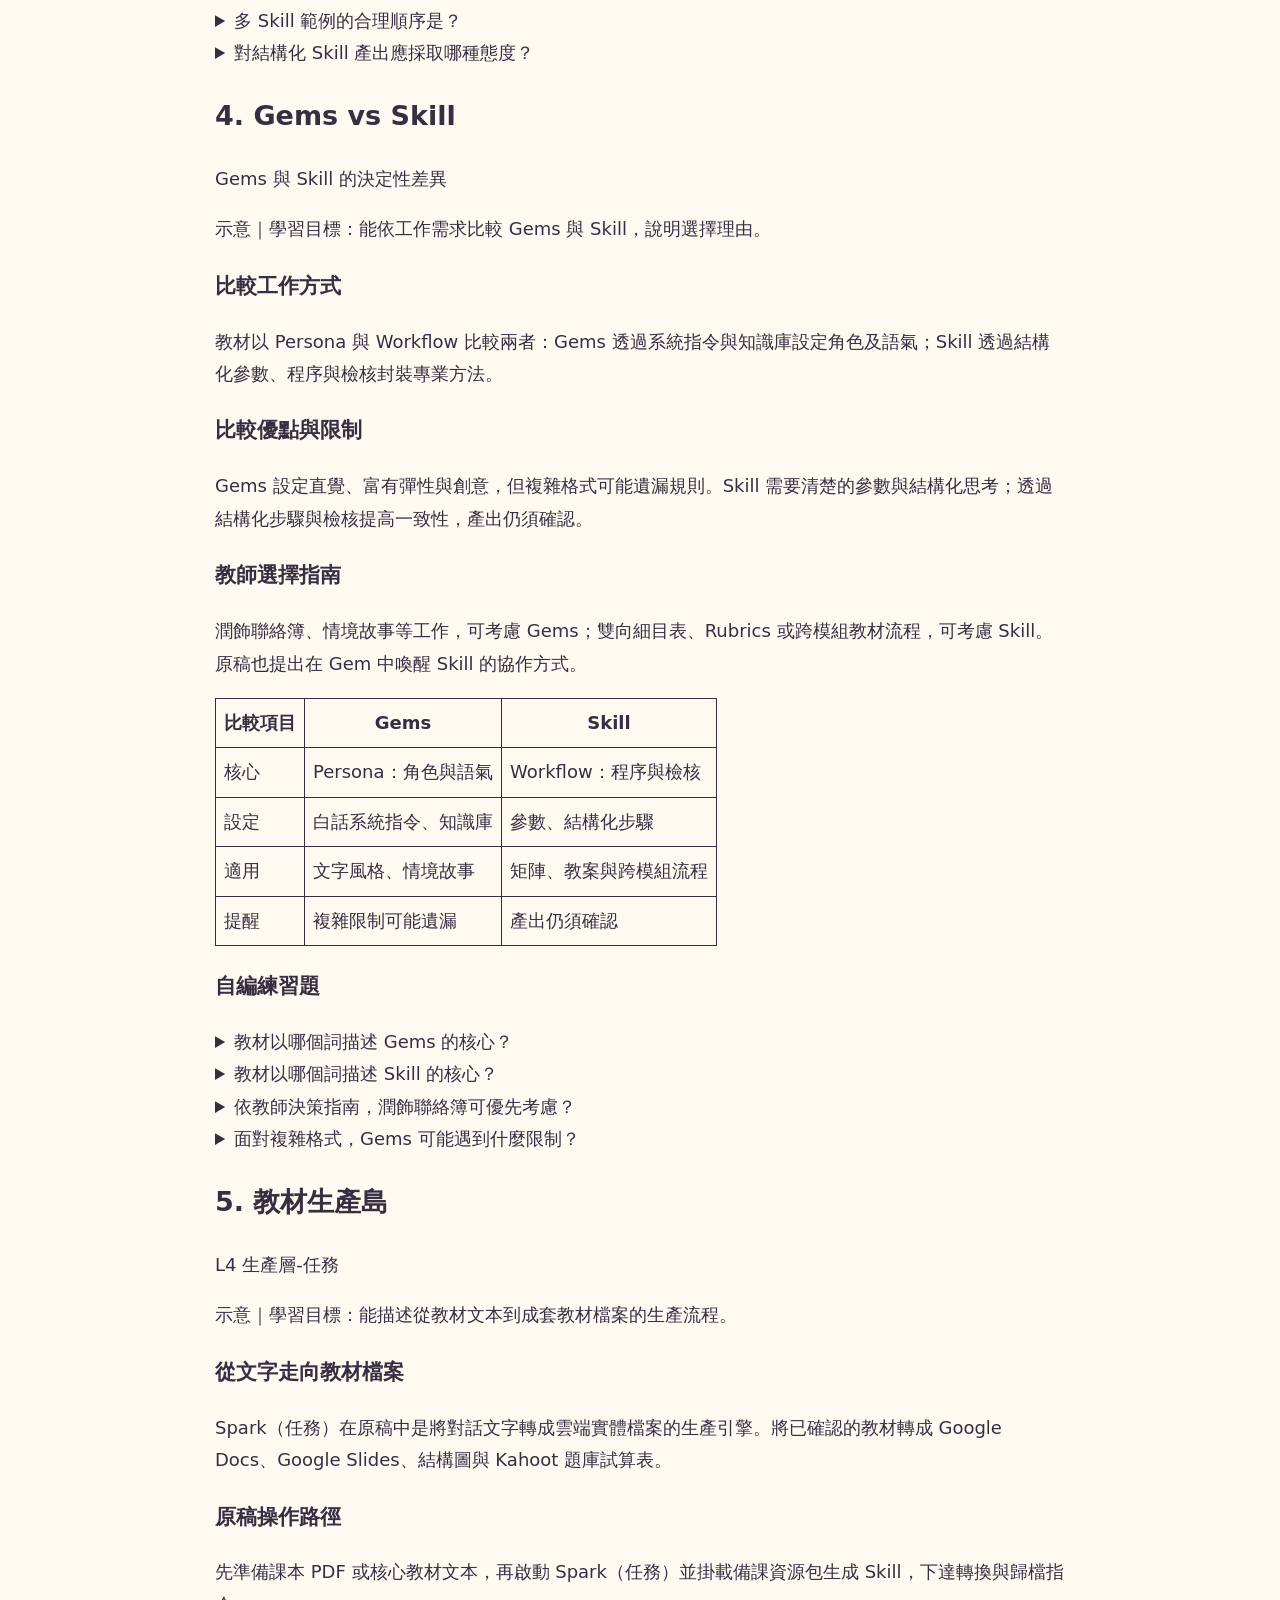
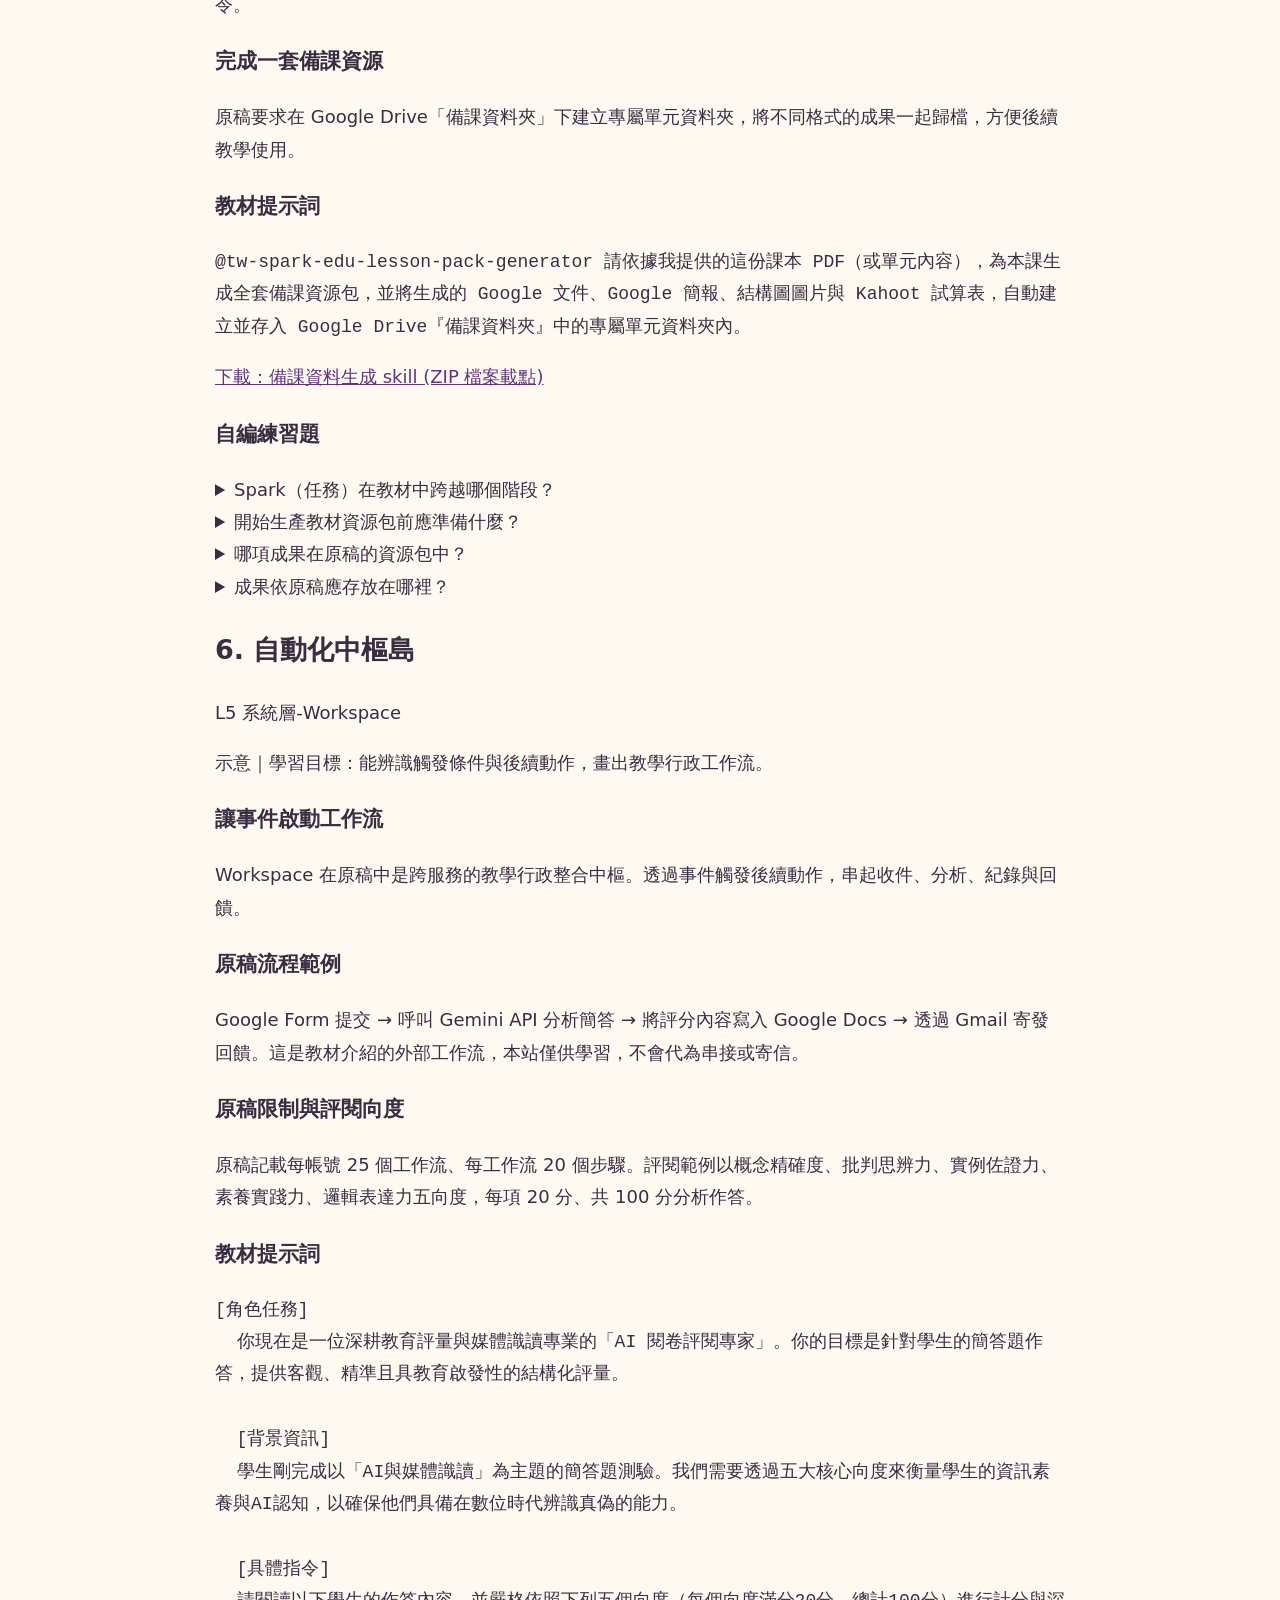
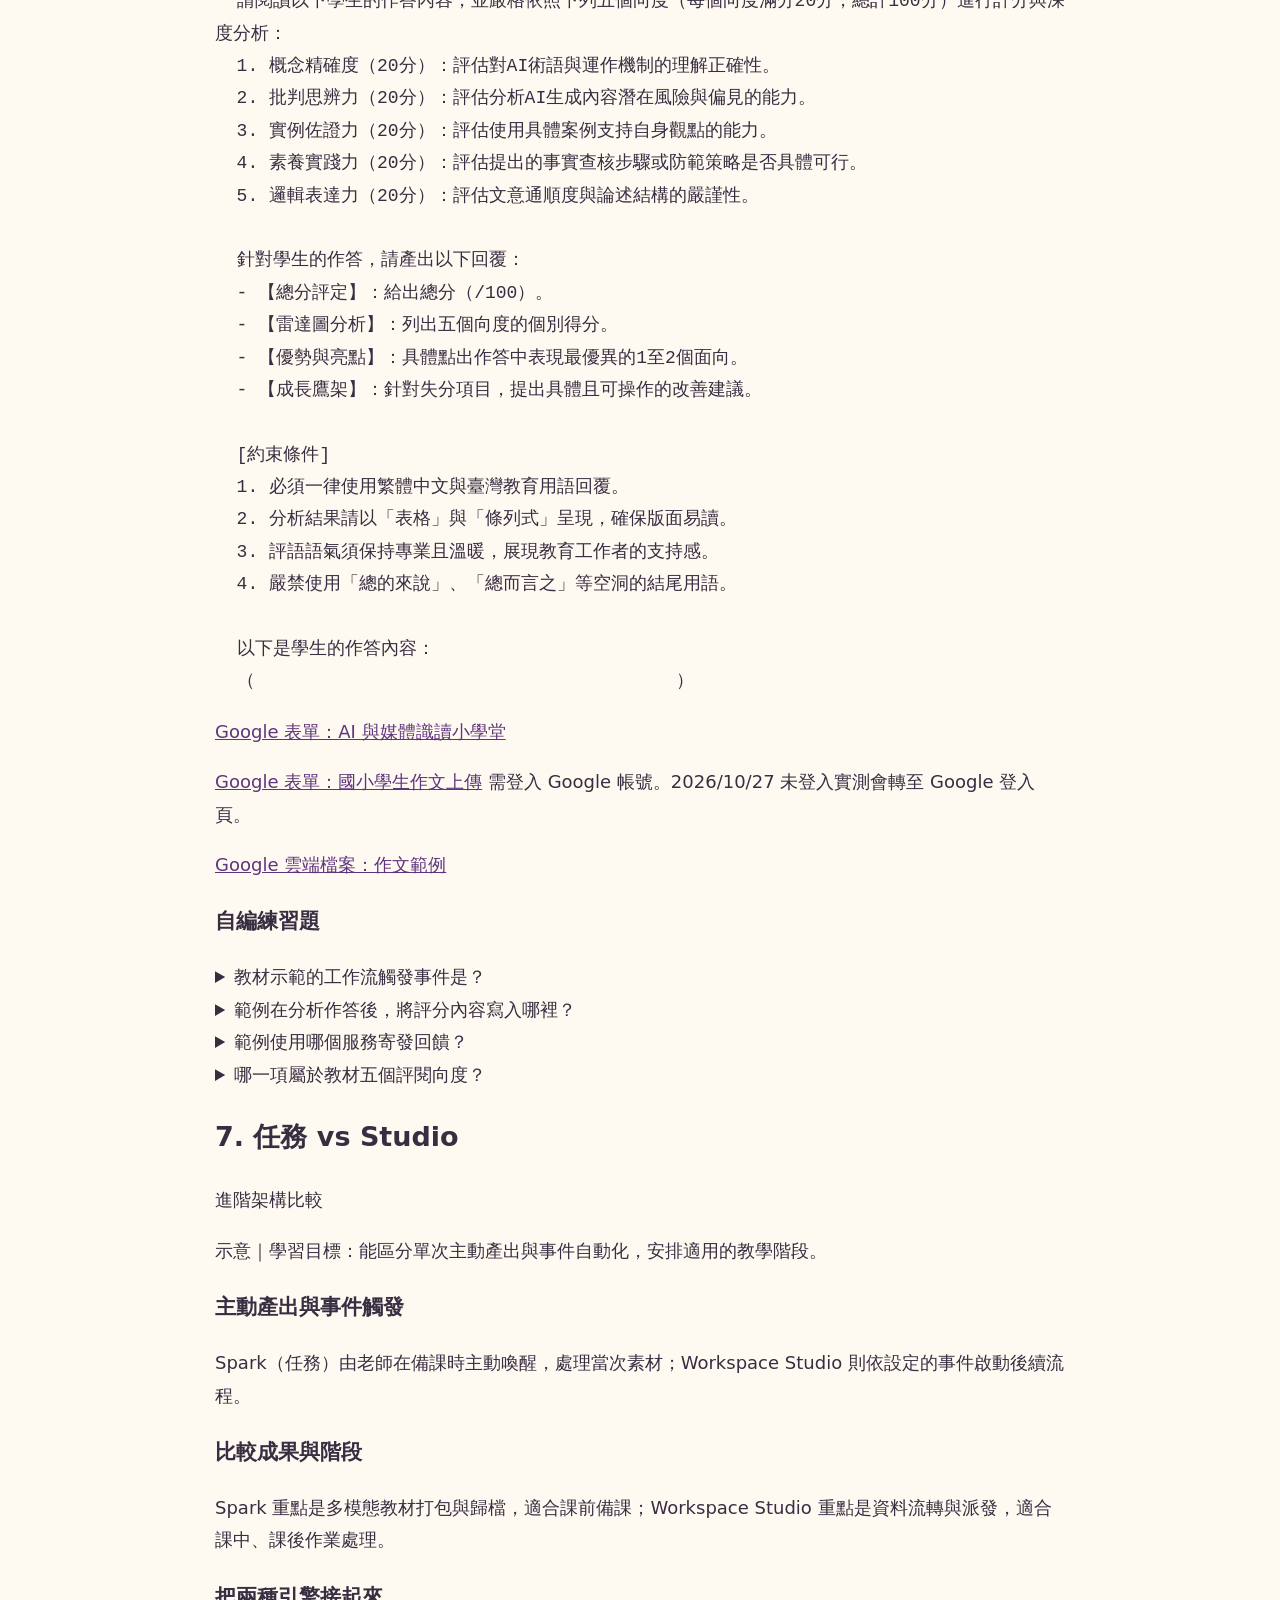
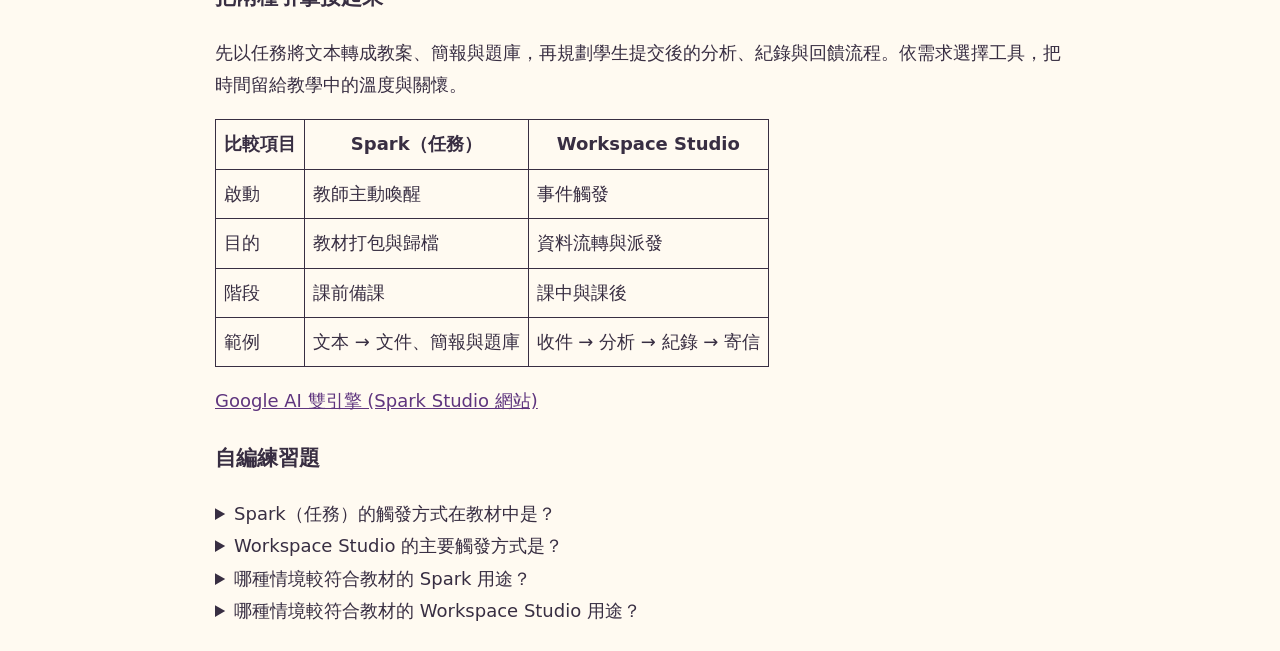
==== commit ba8af165: "Publish approved island overview, explorable central interior and Markdown materials" ====
--- a/content.html
+++ b/content.html
@@ -1,22 +1,22 @@
-<!doctype html><html lang="zh-Hant"><meta charset="utf-8"><meta name="viewport" content="width=device-width,initial-scale=1"><title>完整文字教材｜紅焰教學夢幻島</title><link rel="stylesheet" href="styles.css"><body><main style="max-width:850px;margin:auto;padding:25px"><a href="./">返回群島首頁</a><h1>紅焰教學夢幻島</h1><p>完整文字教材 · 紅焰教學</p><p>本站依使用者提供教材改寫；工具名稱、操作路徑及限制保留原稿，未另行查證現行服務。實際功能依使用的服務、帳號與版本為準。補寫學習目標標示「示意」，題目標示「自編練習題」。</p><h2>講師介紹：黃泓諺／紅焰</h2><p>竹師語教系、中興台文所</p><p>音樂科任、中高年級導師、電腦專任、資優教育方案教師、補校外籍配偶班教師、程式教育社團教師、指導演說比賽、作文比賽、話劇比賽、電腦競賽、太陽能玩具、風力船、空氣火箭、智能車、溜冰隊、管樂團打擊分部老師、南陽胡琴教師團指導老師</p><p>特教組長、出納組長</p><ul><li>資訊教育輔導小組專任輔導員第九年</li><li>家庭教育輔導團兼任輔導員七年</li><li>教育部數位教學指引培力工作坊講師</li><li>夢的N次方數位協力計畫內部專家</li><li>臺中夢N科技領域召集人</li><li>Gemini AI 認證教育工作者</li></ul><section><h2>1. 靈感發想島</h2><p>L1 靈感層-Ask Gemini</p><p>示意｜學習目標：能將年級、主題與限制寫成具體提問，規劃教學靈感。</p><h3>把瀏覽中的資訊變成靈感</h3><p>原稿將 Ask Gemini 定位為 Chrome 內建的 AI 側邊欄助理，適合摘要、多資料統整與跨應用協作。從目前閱讀的網頁出發，先說明教學對象與想解決的問題。</p><h3>原稿操作路徑</h3><p>點選右上角圖示，詢問單頁重點；需要統整時加入分頁（原稿記載最多 10 個）；輸入 / 呼叫常態指令；從「更多」載入近期對話。原稿也示範依網頁內容撰寫並寄送 Gmail。</p><h3>教學應用</h3><p>以小六媒體識讀為例，將 40 分鐘課程、3 個破冰活動、不需複雜道具與學生熟悉的平台等條件一起交代，讓發想更具體。</p><pre style="white-space:pre-wrap">根據【當前這個網頁】的內容，身為一位國小六年級的老師，我正在規劃一堂 40 分鐘的「媒體識讀與假新聞辨識」課程。請給我 3 個生動有趣的破冰活動提案。
+<!doctype html><html lang="zh-Hant"><meta charset="utf-8"><meta name="viewport" content="width=device-width,initial-scale=1"><title>完整文字教材｜紅焰教學夢幻島</title><style>body{font:18px/1.8 system-ui;max-width:850px;margin:auto;padding:24px;background:#fffaf1;color:#382e42}pre,p{white-space:pre-wrap;overflow-wrap:anywhere}table{border-collapse:collapse}td,th{border:1px solid;padding:8px}a{color:#5f357e}</style><body><main><a href="./">返回群島首頁</a><h1>紅焰教學夢幻島</h1><p>本站依使用者提供教材改寫；工具名稱、操作路徑及限制保留原稿，未另行查證現行服務。實際功能依使用的服務、帳號與版本為準。補寫學習目標標示「示意」，題目標示「自編練習題」。</p><h2>講師介紹：黃泓諺／紅焰</h2><p>竹師語教系、中興台文所</p><p>音樂科任、中高年級導師、電腦專任、資優教育方案教師、補校外籍配偶班教師、程式教育社團教師、指導演說比賽、作文比賽、話劇比賽、電腦競賽、太陽能玩具、風力船、空氣火箭、智能車、溜冰隊、管樂團打擊分部老師、南陽胡琴教師團指導老師</p><p>特教組長、出納組長</p><ul><li>資訊教育輔導小組專任輔導員第九年</li><li>家庭教育輔導團兼任輔導員七年</li><li>教育部數位教學指引培力工作坊講師</li><li>夢的N次方數位協力計畫內部專家</li><li>臺中夢N科技領域召集人</li><li>Gemini AI 認證教育工作者</li></ul><h3>從發想到自動化的教學金字塔</h3><p>從 Ask Gemini 的靈感發想到 Gems 模組、Skill 擴充，再到 Spark（任務）教材生產與 Workspace 自動化，依教學需要選擇合適工具。</p><h3>AI 是教學的擴增器，不是取代者。</h3><p>把重複繁雜的工作交給 AI，把最珍貴的溫度與關懷留給學生。</p><section><h2>1. 靈感發想島</h2><p>L1 靈感層-Ask Gemini</p><p>示意｜學習目標：能將年級、主題與限制寫成具體提問，規劃教學靈感。</p><h3>把瀏覽中的資訊變成靈感</h3><p>原稿將 Ask Gemini 定位為 Chrome 內建的 AI 側邊欄助理，適合摘要、多資料統整與跨應用協作。從目前閱讀的網頁出發，先說明教學對象與想解決的問題。</p><h3>原稿操作路徑</h3><p>點選右上角圖示，詢問單頁重點；需要統整時加入分頁（原稿記載最多 10 個）；輸入 / 呼叫常態指令；從「更多」載入近期對話。原稿也示範依網頁內容撰寫並寄送 Gmail。</p><h3>教學應用</h3><p>以小六媒體識讀為例，將 40 分鐘課程、3 個破冰活動、不需複雜道具與學生熟悉的平台等條件一起交代，讓發想更具體。</p><h3>教材提示詞</h3><pre>根據【當前這個網頁】的內容，身為一位國小六年級的老師，我正在規劃一堂 40 分鐘的「媒體識讀與假新聞辨識」課程。請給我 3 個生動有趣的破冰活動提案。
 
   要求：
   1. 無需複雜的實體道具。
   2. 能引起小六學生的共鳴。
-  3. 情境需結合時下流行的網路平台（如 YouTube、TikTok、IG）。</pre><p><a target="_blank" rel="noopener noreferrer" href="https://www.canva.com/design/DAHLmMfNN0M/DX5WxXr8ID_4GMmg6t9kiA/view?utm_content=DAHLmMfNN0M&amp;utm_campaign=designshare&amp;utm_medium=link2&amp;utm_source=uniquelinks&amp;utlId=hb34d3dd3f8#4">問問Gemini簡報 (Canva)</a></p><p><a target="_blank" rel="noopener noreferrer" href="https://www.cna.com.tw/news/aopl/202608100206.aspx">中央社新聞連結 (範例材料)</a></p><p><a target="_blank" rel="noopener noreferrer" href="https://sites.google.com/view/fireskills/skills%E6%8C%87%E4%BB%A4%E9%9B%86">AI 提示詞工具庫 (Google Sites)</a></p><h3>自編練習題｜測驗與解析</h3><details><summary>Ask Gemini 在教材中的主要定位是？</summary><ul><li>Chrome 內建的 AI 側邊欄助理</li><li>離線試算表程式</li><li>學生點名系統</li><li>雲端硬碟資料夾</li></ul><p>答案：Chrome 內建的 AI 側邊欄助理。教材將它用於網頁摘要、統整與教學發想。</p></details><details><summary>要讓活動發想貼近教學，應提供什麼？</summary><ul><li>年級、主題、時間與活動限制</li><li>只說「幫我想」</li><li>只給一個表情符號</li><li>只列資料夾名稱</li></ul><p>答案：年級、主題、時間與活動限制。教材範例明確交代小六、40 分鐘與無複雜道具等條件。</p></details><details><summary>依原稿，如何接續先前的對話？</summary><ul><li>從「更多」載入「近期對話」</li><li>必須建立試算表</li><li>先刪除所有分頁</li><li>只能重新提問</li></ul><p>答案：從「更多」載入「近期對話」。這是原稿列出的接續脈絡方式。</p></details><details><summary>教材使用哪個主題示範活動發想？</summary><ul><li>媒體識讀與假新聞辨識</li><li>游泳姿勢測驗</li><li>烹飪火候控制</li><li>校舍工程估價</li></ul><p>答案：媒體識讀與假新聞辨識。原稿以小六媒體識讀課程的破冰活動示範。</p></details></section><section><h2>2. 專屬助教島</h2><p>L2 模組層-Gems</p><p>示意｜學習目標：能為重複教學工作設計角色、輸入條件與輸出格式。</p><h3>打造固定風格的助教</h3><p>Gems 封裝特定 Prompt 與知識庫，適合固定格式、重複性產出，例如依教學風格生成學習單。</p><h3>原稿操作路徑</h3><p>在左側選單點選「建立 Gem」，貼入系統指令。往後輸入學科、年級、單元等關鍵字，讓專屬助教依既定格式處理。</p><h3>把期待寫進指令</h3><p>教材範例包含素養導向表現任務、情境與探究問題，以及「優、良、可、待加強」四級評量規準。資訊不足時應先詢問。</p><pre style="white-space:pre-wrap">你是一位熟悉台灣 108 課綱的專業課程設計專家。
+  3. 情境需結合時下流行的網路平台（如 YouTube、TikTok、IG）。</pre><p><a href="https://www.canva.com/design/DAHLmMfNN0M/DX5WxXr8ID_4GMmg6t9kiA/view?utm_content=DAHLmMfNN0M&amp;utm_campaign=designshare&amp;utm_medium=link2&amp;utm_source=uniquelinks&amp;utlId=hb34d3dd3f8#4" target="_blank" rel="noopener noreferrer">問問Gemini簡報 (Canva)</a> </p><p><a href="https://www.cna.com.tw/news/aopl/202608100206.aspx" target="_blank" rel="noopener noreferrer">中央社新聞連結 (範例材料)</a> </p><p><a href="https://sites.google.com/view/fireskills/skills%E6%8C%87%E4%BB%A4%E9%9B%86" target="_blank" rel="noopener noreferrer">AI 提示詞工具庫 (Google Sites)</a> </p><h3>自編練習題</h3><details><summary>Ask Gemini 在教材中的主要定位是？</summary><ol><li>Chrome 內建的 AI 側邊欄助理</li><li>離線試算表程式</li><li>學生點名系統</li><li>雲端硬碟資料夾</li></ol><p>正確答案：Chrome 內建的 AI 側邊欄助理<br>教材將它用於網頁摘要、統整與教學發想。</p></details><details><summary>要讓活動發想貼近教學，應提供什麼？</summary><ol><li>年級、主題、時間與活動限制</li><li>只說「幫我想」</li><li>只給一個表情符號</li><li>只列資料夾名稱</li></ol><p>正確答案：年級、主題、時間與活動限制<br>教材範例明確交代小六、40 分鐘與無複雜道具等條件。</p></details><details><summary>依原稿，如何接續先前的對話？</summary><ol><li>從「更多」載入「近期對話」</li><li>必須建立試算表</li><li>先刪除所有分頁</li><li>只能重新提問</li></ol><p>正確答案：從「更多」載入「近期對話」<br>這是原稿列出的接續脈絡方式。</p></details><details><summary>教材使用哪個主題示範活動發想？</summary><ol><li>媒體識讀與假新聞辨識</li><li>游泳姿勢測驗</li><li>烹飪火候控制</li><li>校舍工程估價</li></ol><p>正確答案：媒體識讀與假新聞辨識<br>原稿以小六媒體識讀課程的破冰活動示範。</p></details></section><section><h2>2. 專屬助教島</h2><p>L2 模組層-Gems</p><p>示意｜學習目標：能為重複教學工作設計角色、輸入條件與輸出格式。</p><h3>打造固定風格的助教</h3><p>Gems 封裝特定 Prompt 與知識庫，適合固定格式、重複性產出，例如依教學風格生成學習單。</p><h3>原稿操作路徑</h3><p>在左側選單點選「建立 Gem」，貼入系統指令。往後輸入學科、年級、單元等關鍵字，讓專屬助教依既定格式處理。</p><h3>把期待寫進指令</h3><p>教材範例包含素養導向表現任務、情境與探究問題，以及「優、良、可、待加強」四級評量規準。資訊不足時應先詢問。</p><h3>教材提示詞</h3><pre>你是一位熟悉台灣 108 課綱的專業課程設計專家。
 
   當我輸入【學科、年級、單元主題】時，請自動執行：
   1. 產出一份「素養導向」的表現任務學習單（含情境、探究問題、任務）。
   2. 附帶一份包含「優、良、可、待加強」的評量規準（Rubrics）表。
 
-  要求：保持專業、鼓勵，層次分明，使用繁體中文。若資訊不足請主動詢問。</pre><p><a target="_blank" rel="noopener noreferrer" href="https://gemini.google.com/gem/1ZPTjcGurju5-U2oRhyd-zbSAqyvMUpbj?usp=sharing">點擊體驗：Gem 範例連結</a></p><h3>自編練習題｜測驗與解析</h3><details><summary>Gems 最適合教材中的哪種工作？</summary><ul><li>固定格式的重複性產出</li><li>更換電腦硬體</li><li>維修校園網路</li><li>紙張裁切</li></ul><p>答案：固定格式的重複性產出。原稿以學習單產生器等固定風格與格式的工作說明。</p></details><details><summary>建立專屬助教時，原稿要求貼入什麼？</summary><ul><li>系統指令</li><li>印表機驅動程式</li><li>瀏覽器歷史紀錄</li><li>學生密碼</li></ul><p>答案：系統指令。系統指令封裝角色、產出規格與要求。</p></details><details><summary>教材範例的評量規準包含幾個等級？</summary><ul><li>四級</li><li>兩級</li><li>六級</li><li>八級</li></ul><p>答案：四級。分別為優、良、可、待加強。</p></details><details><summary>範例系統指令遇到資訊不足時應如何處理？</summary><ul><li>主動詢問</li><li>自行虛構</li><li>忽略所有要求</li><li>停止顯示內容</li></ul><p>答案：主動詢問。原稿明確要求資訊不足時主動詢問。</p></details></section><section><h2>3. 技能工作坊</h2><p>L3 擴充層-Skill</p><p>示意｜學習目標：能將教學需求拆成參數、步驟與檢核條件。</p><h3>將方法拆成可執行步驟</h3><p>原稿將 Skill 定位為具備邏輯判斷與程序步驟的結構化外掛，適合教案展開、雙向細目表與評量矩陣等工作。透過結構化步驟與檢核提高一致性，產出仍須確認。</p><h3>原稿調用方式</h3><p>輸入 @指令 或 /指令等喚醒詞，再用 Key-Value 方式給參數。範例參數包含單元名稱、年級、節數、核心素養、認知階層與輸出格式。</p><h3>多 Skill 串聯</h3><p>原稿示範先以教案 Skill 生成課程，再交給評量規準 Skill，最後用互動網站生成 Skill 製作教學網站。每一階段應檢視輸出是否符合下一階段需求。</p><pre style="white-space:pre-wrap">@tw-spark-edu-lesson-plan
+  要求：保持專業、鼓勵，層次分明，使用繁體中文。若資訊不足請主動詢問。</pre><p><a href="https://gemini.google.com/gem/1ZPTjcGurju5-U2oRhyd-zbSAqyvMUpbj?usp=sharing" target="_blank" rel="noopener noreferrer">點擊體驗：Gem 範例連結</a> 需登入 Google 帳號；未登入時僅顯示 Gemini 登入入口。</p><h3>自編練習題</h3><details><summary>Gems 最適合教材中的哪種工作？</summary><ol><li>固定格式的重複性產出</li><li>更換電腦硬體</li><li>維修校園網路</li><li>紙張裁切</li></ol><p>正確答案：固定格式的重複性產出<br>原稿以學習單產生器等固定風格與格式的工作說明。</p></details><details><summary>建立專屬助教時，原稿要求貼入什麼？</summary><ol><li>系統指令</li><li>印表機驅動程式</li><li>瀏覽器歷史紀錄</li><li>學生密碼</li></ol><p>正確答案：系統指令<br>系統指令封裝角色、產出規格與要求。</p></details><details><summary>教材範例的評量規準包含幾個等級？</summary><ol><li>四級</li><li>兩級</li><li>六級</li><li>八級</li></ol><p>正確答案：四級<br>分別為優、良、可、待加強。</p></details><details><summary>範例系統指令遇到資訊不足時應如何處理？</summary><ol><li>主動詢問</li><li>自行虛構</li><li>忽略所有要求</li><li>停止顯示內容</li></ol><p>正確答案：主動詢問<br>原稿明確要求資訊不足時主動詢問。</p></details></section><section><h2>3. 技能工作坊</h2><p>L3 擴充層-Skill</p><p>示意｜學習目標：能將教學需求拆成參數、步驟與檢核條件。</p><h3>將方法拆成可執行步驟</h3><p>原稿將 Skill 定位為具備邏輯判斷與程序步驟的結構化外掛，適合教案展開、雙向細目表與評量矩陣等工作。透過結構化步驟與檢核提高一致性，產出仍須確認。</p><h3>原稿調用方式</h3><p>輸入 @指令 或 /指令等喚醒詞，再用 Key-Value 方式給參數。範例參數包含單元名稱、年級、節數、核心素養、認知階層與輸出格式。</p><h3>多 Skill 串聯</h3><p>原稿示範先以教案 Skill 生成課程，再交給評量規準 Skill，最後用互動網站生成 Skill 製作教學網站。每一階段應檢視輸出是否符合下一階段需求。</p><h3>教材提示詞 1</h3><pre>@tw-spark-edu-lesson-plan
   請為我生成一份完整教案，參數設定如下：
   - 單元名稱：假新聞偵探團（媒體識讀）
   - 適用年級：國小六年級
   - 節數：1 節課（40 分鐘）
   - 核心素養：J-B2 科技資訊與媒體素養
   - 認知階層：強調布魯姆「分析」與「評鑑」層次
-  - 輸出格式：包含「教學目標、雙向細目表、三階段教學活動（引起動機、發展活動、綜合活動）、時間分配」之結構化表格。</pre><p><a target="_blank" rel="noopener noreferrer" href="https://moodlela914.github.io/gemskills/">AI Skill 智慧開發工作台</a></p><h3>可結合多個Skill：</h3><pre style="white-space:pre-wrap;overflow-wrap:anywhere">利用 @tw-spark-edu-lesson-plan 幫我設計&quot;媒體識讀&quot;一節課的課程教案 針對國小四年級並根據生成的課程教案 使用 @tw-spark-edu-rubric-designer 建立四級 Rubrics 評量表 並將這些內容利用 @interactive-website-generator 幫我製作成教學網站 我要蒙德里安風格 請將三份資料分別生成給我</pre><h3>自編練習題｜測驗與解析</h3><details><summary>Skill 的輸入條件在教材中採哪種方式？</summary><ul><li>參數化 Key-Value</li><li>只傳空白訊息</li><li>隨機輸入符號</li><li>完全不給條件</li></ul><p>答案：參數化 Key-Value。教材用年級、節數等明確參數示範。</p></details><details><summary>哪項是教材列出的 Skill 參數？</summary><ul><li>認知階層</li><li>學生帳號密碼</li><li>主機序號</li><li>瀏覽器下載紀錄</li></ul><p>答案：認知階層。原稿以分析、評鑑等認知階層設定教案方向。</p></details><details><summary>多 Skill 範例的合理順序是？</summary><ul><li>教案 → 評量規準 → 互動網站</li><li>網站 → 刪除教材 → 不評量</li><li>歸檔 → 關機 → 收款</li><li>點名 → 維修 → 裁紙</li></ul><p>答案：教案 → 評量規準 → 互動網站。原稿示範先建立課程，再依課程設計評量及網站。</p></details><details><summary>對結構化 Skill 產出應採取哪種態度？</summary><ul><li>透過步驟提高一致性，產出仍須確認</li><li>保證永遠零錯誤</li><li>無需閱讀就公開</li><li>所有參數皆可省略</li></ul><p>答案：透過步驟提高一致性，產出仍須確認。依使用者核准修訂，結構化不能取代人工確認。</p></details></section><section><h2>4. Gems vs Skill</h2><p>Gems 與 Skill 的決定性差異</p><p>示意｜學習目標：能依工作需求比較 Gems 與 Skill，說明選擇理由。</p><h3>比較工作方式</h3><p>教材以 Persona 與 Workflow 比較兩者：Gems 透過系統指令與知識庫設定角色及語氣；Skill 透過結構化參數、程序與檢核封裝專業方法。</p><h3>比較優點與限制</h3><p>Gems 設定直覺、富有彈性與創意，但複雜格式可能遺漏規則。Skill 需要清楚的參數與結構化思考；透過結構化步驟與檢核提高一致性，產出仍須確認。</p><h3>教師選擇指南</h3><p>潤飾聯絡簿、情境故事等工作，可考慮 Gems；雙向細目表、Rubrics 或跨模組教材流程，可考慮 Skill。原稿也提出在 Gem 中喚醒 Skill 的協作方式。</p><h3>自編練習題｜測驗與解析</h3><details><summary>教材以哪個詞描述 Gems 的核心？</summary><ul><li>Persona</li><li>印表機</li><li>資料夾</li><li>硬碟</li></ul><p>答案：Persona。比較表以 Persona 說明角色與語氣設定。</p></details><details><summary>教材以哪個詞描述 Skill 的核心？</summary><ul><li>Workflow</li><li>字型</li><li>投影機</li><li>紙張</li></ul><p>答案：Workflow。比較表以 Workflow 說明結構化步驟與檢核。</p></details><details><summary>依教師決策指南，潤飾聯絡簿可優先考慮？</summary><ul><li>Gems</li><li>網路交換器</li><li>資料夾重新命名</li><li>鍵盤驅動程式</li></ul><p>答案：Gems。此工作偏向語氣、教學風格與彈性文字產出。</p></details><details><summary>面對複雜格式，Gems 可能遇到什麼限制？</summary><ul><li>跑版或遺忘規則</li><li>必然停止供電</li><li>無法輸入文字</li><li>只能產出圖像</li></ul><p>答案：跑版或遺忘規則。原稿提醒機率生成遇到嚴格限制時可能不一致。</p></details></section><section><h2>5. 教材生產島</h2><p>L4 生產層-任務</p><p>示意｜學習目標：能描述從教材文本到成套教材檔案的生產流程。</p><h3>從文字走向教材檔案</h3><p>Spark（任務）在原稿中是將對話文字轉成雲端實體檔案的生產引擎。將已確認的教材轉成 Google Docs、Google Slides、結構圖與 Kahoot 題庫試算表。</p><h3>原稿操作路徑</h3><p>先準備課本 PDF 或核心教材文本，再啟動 Spark（任務）並掛載備課資源包生成 Skill，下達轉換與歸檔指令。</p><h3>完成一套備課資源</h3><p>原稿要求在 Google Drive「備課資料夾」下建立專屬單元資料夾，將不同格式的成果一起歸檔，方便後續教學使用。</p><pre style="white-space:pre-wrap">@tw-spark-edu-lesson-pack-generator 請依據我提供的這份課本 PDF（或單元內容），為本課生成全套備課資源包，並將生成的 Google 文件、Google 簡報、結構圖圖片與 Kahoot 試算表，自動建立並存入 Google Drive『備課資料夾』中的專屬單元資料夾內。</pre><p><a target="_blank" rel="noopener noreferrer" href="https://u1.padletusercontent.com/uploads/padlet-uploads-usc1/1736270122/df8935d96eef982d28dcd34543dd5999/tw_spark_edu_lesson_pack_generator.zip?token=[base64]">下載：備課資料生成 skill (ZIP 檔案載點)</a></p><h3>自編練習題｜測驗與解析</h3><details><summary>Spark（任務）在教材中跨越哪個階段？</summary><ul><li>對話文字到雲端實體檔案</li><li>電力到網路線</li><li>紙張到木材</li><li>攝影機到印表機</li></ul><p>答案：對話文字到雲端實體檔案。教材定位為將確認後文字轉為教材檔案的生產引擎。</p></details><details><summary>開始生產教材資源包前應準備什麼？</summary><ul><li>課本 PDF 或核心教材文本</li><li>學生密碼清單</li><li>電腦硬體報價</li><li>空白訊息</li></ul><p>答案：課本 PDF 或核心教材文本。原稿第一步是準備來源教材。</p></details><details><summary>哪項成果在原稿的資源包中？</summary><ul><li>Kahoot 題庫試算表</li><li>校車維修單</li><li>銀行轉帳憑證</li><li>宿舍門禁卡</li></ul><p>答案：Kahoot 題庫試算表。原稿列出文件、簡報、結構圖與 Kahoot 試算表。</p></details><details><summary>成果依原稿應存放在哪裡？</summary><ul><li>Google Drive 的專屬單元資料夾</li><li>只留在對話標題</li><li>隨機刪除</li><li>學生密碼欄</li></ul><p>答案：Google Drive 的專屬單元資料夾。指令要求建立單元資料夾，統整歸檔。</p></details></section><section><h2>6. 自動化中樞島</h2><p>L5 系統層-Workspace</p><p>示意｜學習目標：能辨識觸發條件與後續動作，畫出教學行政工作流。</p><h3>讓事件啟動工作流</h3><p>Workspace 在原稿中是跨服務的教學行政整合中樞。透過事件觸發後續動作，串起收件、分析、紀錄與回饋。</p><h3>原稿流程範例</h3><p>Google Form 提交 → 呼叫 Gemini API 分析簡答 → 將評分內容寫入 Google Docs → 透過 Gmail 寄發回饋。這是教材介紹的外部工作流，本站僅供學習，不會代為串接或寄信。</p><h3>原稿限制與評閱向度</h3><p>原稿記載每帳號 25 個工作流、每工作流 20 個步驟。評閱範例以概念精確度、批判思辨力、實例佐證力、素養實踐力、邏輯表達力五向度，每項 20 分、共 100 分分析作答。</p><pre style="white-space:pre-wrap">[角色任務]
+  - 輸出格式：包含「教學目標、雙向細目表、三階段教學活動（引起動機、發展活動、綜合活動）、時間分配」之結構化表格。</pre><h3>可結合多個Skill：</h3><pre>利用 @tw-spark-edu-lesson-plan 幫我設計&quot;媒體識讀&quot;一節課的課程教案 針對國小四年級並根據生成的課程教案 使用 @tw-spark-edu-rubric-designer 建立四級 Rubrics 評量表 並將這些內容利用 @interactive-website-generator 幫我製作成教學網站 我要蒙德里安風格 請將三份資料分別生成給我</pre><p><a href="https://moodlela914.github.io/gemskills/" target="_blank" rel="noopener noreferrer">AI Skill 智慧開發工作台</a> </p><h3>自編練習題</h3><details><summary>Skill 的輸入條件在教材中採哪種方式？</summary><ol><li>參數化 Key-Value</li><li>只傳空白訊息</li><li>隨機輸入符號</li><li>完全不給條件</li></ol><p>正確答案：參數化 Key-Value<br>教材用年級、節數等明確參數示範。</p></details><details><summary>哪項是教材列出的 Skill 參數？</summary><ol><li>認知階層</li><li>學生帳號密碼</li><li>主機序號</li><li>瀏覽器下載紀錄</li></ol><p>正確答案：認知階層<br>原稿以分析、評鑑等認知階層設定教案方向。</p></details><details><summary>多 Skill 範例的合理順序是？</summary><ol><li>教案 → 評量規準 → 互動網站</li><li>網站 → 刪除教材 → 不評量</li><li>歸檔 → 關機 → 收款</li><li>點名 → 維修 → 裁紙</li></ol><p>正確答案：教案 → 評量規準 → 互動網站<br>原稿示範先建立課程，再依課程設計評量及網站。</p></details><details><summary>對結構化 Skill 產出應採取哪種態度？</summary><ol><li>透過步驟提高一致性，產出仍須確認</li><li>保證永遠零錯誤</li><li>無需閱讀就公開</li><li>所有參數皆可省略</li></ol><p>正確答案：透過步驟提高一致性，產出仍須確認<br>依使用者核准修訂，結構化不能取代人工確認。</p></details></section><section><h2>4. Gems vs Skill</h2><p>Gems 與 Skill 的決定性差異</p><p>示意｜學習目標：能依工作需求比較 Gems 與 Skill，說明選擇理由。</p><h3>比較工作方式</h3><p>教材以 Persona 與 Workflow 比較兩者：Gems 透過系統指令與知識庫設定角色及語氣；Skill 透過結構化參數、程序與檢核封裝專業方法。</p><h3>比較優點與限制</h3><p>Gems 設定直覺、富有彈性與創意，但複雜格式可能遺漏規則。Skill 需要清楚的參數與結構化思考；透過結構化步驟與檢核提高一致性，產出仍須確認。</p><h3>教師選擇指南</h3><p>潤飾聯絡簿、情境故事等工作，可考慮 Gems；雙向細目表、Rubrics 或跨模組教材流程，可考慮 Skill。原稿也提出在 Gem 中喚醒 Skill 的協作方式。</p><table><thead><tr><th>比較項目</th><th>Gems</th><th>Skill</th></tr></thead><tbody><tr><td>核心</td><td>Persona：角色與語氣</td><td>Workflow：程序與檢核</td></tr><tr><td>設定</td><td>白話系統指令、知識庫</td><td>參數、結構化步驟</td></tr><tr><td>適用</td><td>文字風格、情境故事</td><td>矩陣、教案與跨模組流程</td></tr><tr><td>提醒</td><td>複雜限制可能遺漏</td><td>產出仍須確認</td></tr></tbody></table><h3>自編練習題</h3><details><summary>教材以哪個詞描述 Gems 的核心？</summary><ol><li>Persona</li><li>印表機</li><li>資料夾</li><li>硬碟</li></ol><p>正確答案：Persona<br>比較表以 Persona 說明角色與語氣設定。</p></details><details><summary>教材以哪個詞描述 Skill 的核心？</summary><ol><li>Workflow</li><li>字型</li><li>投影機</li><li>紙張</li></ol><p>正確答案：Workflow<br>比較表以 Workflow 說明結構化步驟與檢核。</p></details><details><summary>依教師決策指南，潤飾聯絡簿可優先考慮？</summary><ol><li>Gems</li><li>網路交換器</li><li>資料夾重新命名</li><li>鍵盤驅動程式</li></ol><p>正確答案：Gems<br>此工作偏向語氣、教學風格與彈性文字產出。</p></details><details><summary>面對複雜格式，Gems 可能遇到什麼限制？</summary><ol><li>跑版或遺忘規則</li><li>必然停止供電</li><li>無法輸入文字</li><li>只能產出圖像</li></ol><p>正確答案：跑版或遺忘規則<br>原稿提醒機率生成遇到嚴格限制時可能不一致。</p></details></section><section><h2>5. 教材生產島</h2><p>L4 生產層-任務</p><p>示意｜學習目標：能描述從教材文本到成套教材檔案的生產流程。</p><h3>從文字走向教材檔案</h3><p>Spark（任務）在原稿中是將對話文字轉成雲端實體檔案的生產引擎。將已確認的教材轉成 Google Docs、Google Slides、結構圖與 Kahoot 題庫試算表。</p><h3>原稿操作路徑</h3><p>先準備課本 PDF 或核心教材文本，再啟動 Spark（任務）並掛載備課資源包生成 Skill，下達轉換與歸檔指令。</p><h3>完成一套備課資源</h3><p>原稿要求在 Google Drive「備課資料夾」下建立專屬單元資料夾，將不同格式的成果一起歸檔，方便後續教學使用。</p><h3>教材提示詞</h3><pre>@tw-spark-edu-lesson-pack-generator 請依據我提供的這份課本 PDF（或單元內容），為本課生成全套備課資源包，並將生成的 Google 文件、Google 簡報、結構圖圖片與 Kahoot 試算表，自動建立並存入 Google Drive『備課資料夾』中的專屬單元資料夾內。</pre><p><a href="https://u1.padletusercontent.com/uploads/padlet-uploads-usc1/1736270122/df8935d96eef982d28dcd34543dd5999/tw_spark_edu_lesson_pack_generator.zip?token=[base64]" target="_blank" rel="noopener noreferrer">下載：備課資料生成 skill (ZIP 檔案載點)</a> </p><h3>自編練習題</h3><details><summary>Spark（任務）在教材中跨越哪個階段？</summary><ol><li>對話文字到雲端實體檔案</li><li>電力到網路線</li><li>紙張到木材</li><li>攝影機到印表機</li></ol><p>正確答案：對話文字到雲端實體檔案<br>教材定位為將確認後文字轉為教材檔案的生產引擎。</p></details><details><summary>開始生產教材資源包前應準備什麼？</summary><ol><li>課本 PDF 或核心教材文本</li><li>學生密碼清單</li><li>電腦硬體報價</li><li>空白訊息</li></ol><p>正確答案：課本 PDF 或核心教材文本<br>原稿第一步是準備來源教材。</p></details><details><summary>哪項成果在原稿的資源包中？</summary><ol><li>Kahoot 題庫試算表</li><li>校車維修單</li><li>銀行轉帳憑證</li><li>宿舍門禁卡</li></ol><p>正確答案：Kahoot 題庫試算表<br>原稿列出文件、簡報、結構圖與 Kahoot 試算表。</p></details><details><summary>成果依原稿應存放在哪裡？</summary><ol><li>Google Drive 的專屬單元資料夾</li><li>只留在對話標題</li><li>隨機刪除</li><li>學生密碼欄</li></ol><p>正確答案：Google Drive 的專屬單元資料夾<br>指令要求建立單元資料夾，統整歸檔。</p></details></section><section><h2>6. 自動化中樞島</h2><p>L5 系統層-Workspace</p><p>示意｜學習目標：能辨識觸發條件與後續動作，畫出教學行政工作流。</p><h3>讓事件啟動工作流</h3><p>Workspace 在原稿中是跨服務的教學行政整合中樞。透過事件觸發後續動作，串起收件、分析、紀錄與回饋。</p><h3>原稿流程範例</h3><p>Google Form 提交 → 呼叫 Gemini API 分析簡答 → 將評分內容寫入 Google Docs → 透過 Gmail 寄發回饋。這是教材介紹的外部工作流，本站僅供學習，不會代為串接或寄信。</p><h3>原稿限制與評閱向度</h3><p>原稿記載每帳號 25 個工作流、每工作流 20 個步驟。評閱範例以概念精確度、批判思辨力、實例佐證力、素養實踐力、邏輯表達力五向度，每項 20 分、共 100 分分析作答。</p><h3>教材提示詞</h3><pre>[角色任務]
   你現在是一位深耕教育評量與媒體識讀專業的「AI 閱卷評閱專家」。你的目標是針對學生的簡答題作答，提供客觀、精準且具教育啟發性的結構化評量。
 
   [背景資訊]
@@ -43,4 +43,4 @@
   4. 嚴禁使用「總的來說」、「總而言之」等空洞的結尾用語。
 
   以下是學生的作答內容：
-  （                                       ）</pre><p><a target="_blank" rel="noopener noreferrer" href="https://docs.google.com/forms/d/e/1FAIpQLSeXGEDD15aoSWfUuVnDVUYDAQT18z3Glyc0orc8nErMpiPvmA/viewform">Google 表單：AI 與媒體識讀小學堂</a></p><p><a target="_blank" rel="noopener noreferrer" href="https://docs.google.com/forms/d/e/1FAIpQLSeZiQxbILLUaVcp5YNn76YQANyocaM2n6pN9eeBRgpGIYclGA/viewform">Google 表單：國小學生作文上傳</a></p><p><a target="_blank" rel="noopener noreferrer" href="https://drive.google.com/file/d/1uDeNNTBMOU2ynpUBXBktfagf7w33i3dU/view?usp=sharing">Google 雲端檔案：作文範例</a></p><h3>自編練習題｜測驗與解析</h3><details><summary>教材示範的工作流觸發事件是？</summary><ul><li>Google Form 被提交</li><li>教師更換滑鼠</li><li>投影機關閉</li><li>桌面背景改色</li></ul><p>答案：Google Form 被提交。表單提交啟動後續分析、紀錄與寄送。</p></details><details><summary>範例在分析作答後，將評分內容寫入哪裡？</summary><ul><li>Google Docs</li><li>硬體 BIOS</li><li>紙張裁刀</li><li>瀏覽器書籤名稱</li></ul><p>答案：Google Docs。教材流程為 Gemini API 分析後寫入 Google Docs。</p></details><details><summary>範例使用哪個服務寄發回饋？</summary><ul><li>Gmail</li><li>相機</li><li>計算機</li><li>字型管理器</li></ul><p>答案：Gmail。原稿最後一步透過 Gmail 派送回饋。</p></details><details><summary>哪一項屬於教材五個評閱向度？</summary><ul><li>批判思辨力</li><li>鍵盤打字速度</li><li>螢幕尺寸</li><li>電腦價格</li></ul><p>答案：批判思辨力。五向度包含概念、思辨、佐證、實踐及表達。</p></details></section><section><h2>7. 任務 vs  Studio</h2><p>進階架構比較</p><p>示意｜學習目標：能區分單次主動產出與事件自動化，安排適用的教學階段。</p><h3>主動產出與事件觸發</h3><p>Spark（任務）由老師在備課時主動喚醒，處理當次素材；Workspace Studio 則依設定的事件啟動後續流程。</p><h3>比較成果與階段</h3><p>Spark 重點是多模態教材打包與歸檔，適合課前備課；Workspace Studio 重點是資料流轉與派發，適合課中、課後作業處理。</p><h3>把兩種引擎接起來</h3><p>先以任務將文本轉成教案、簡報與題庫，再規劃學生提交後的分析、紀錄與回饋流程。依需求選擇工具，把時間留給教學中的溫度與關懷。</p><p><a target="_blank" rel="noopener noreferrer" href="https://moodlela914.github.io/sparkstudio">Google AI 雙引擎 (Spark Studio 網站)</a></p><h3>自編練習題｜測驗與解析</h3><details><summary>Spark（任務）的觸發方式在教材中是？</summary><ul><li>教師主動喚醒</li><li>學生提交後永遠自動啟動</li><li>只能午夜啟動</li><li>由印表機墨水決定</li></ul><p>答案：教師主動喚醒。教材將其定位為 On-Demand 單次產出。</p></details><details><summary>Workspace Studio 的主要觸發方式是？</summary><ul><li>事件觸發</li><li>每次必須手動貼完整指令</li><li>只能按投影機開關</li><li>由紙張顏色決定</li></ul><p>答案：事件觸發。設定規則後由事件啟動工作流。</p></details><details><summary>哪種情境較符合教材的 Spark 用途？</summary><ul><li>課前將文本打包為教材</li><li>課後依表單提交自動派發</li><li>電腦硬碟修復</li><li>校舍清潔排程</li></ul><p>答案：課前將文本打包為教材。Spark 聚焦主動生成多種教材檔案。</p></details><details><summary>哪種情境較符合教材的 Workspace Studio 用途？</summary><ul><li>收件後分析、寫紀錄並寄信</li><li>單次發想破冰活動</li><li>只潤飾一則聯絡簿</li><li>手動替換簡報字型</li></ul><p>答案：收件後分析、寫紀錄並寄信。Studio 聚焦課中、課後的資料流轉與派發。</p></details></section></main></body></html>+  （                                       ）</pre><p><a href="https://docs.google.com/forms/d/e/1FAIpQLSeXGEDD15aoSWfUuVnDVUYDAQT18z3Glyc0orc8nErMpiPvmA/viewform" target="_blank" rel="noopener noreferrer">Google 表單：AI 與媒體識讀小學堂</a> </p><p><a href="https://docs.google.com/forms/d/e/1FAIpQLSeZiQxbILLUaVcp5YNn76YQANyocaM2n6pN9eeBRgpGIYclGA/viewform" target="_blank" rel="noopener noreferrer">Google 表單：國小學生作文上傳</a> 需登入 Google 帳號。2026/10/27 未登入實測會轉至 Google 登入頁。</p><p><a href="https://drive.google.com/file/d/1uDeNNTBMOU2ynpUBXBktfagf7w33i3dU/view?usp=sharing" target="_blank" rel="noopener noreferrer">Google 雲端檔案：作文範例</a> </p><h3>自編練習題</h3><details><summary>教材示範的工作流觸發事件是？</summary><ol><li>Google Form 被提交</li><li>教師更換滑鼠</li><li>投影機關閉</li><li>桌面背景改色</li></ol><p>正確答案：Google Form 被提交<br>表單提交啟動後續分析、紀錄與寄送。</p></details><details><summary>範例在分析作答後，將評分內容寫入哪裡？</summary><ol><li>Google Docs</li><li>硬體 BIOS</li><li>紙張裁刀</li><li>瀏覽器書籤名稱</li></ol><p>正確答案：Google Docs<br>教材流程為 Gemini API 分析後寫入 Google Docs。</p></details><details><summary>範例使用哪個服務寄發回饋？</summary><ol><li>Gmail</li><li>相機</li><li>計算機</li><li>字型管理器</li></ol><p>正確答案：Gmail<br>原稿最後一步透過 Gmail 派送回饋。</p></details><details><summary>哪一項屬於教材五個評閱向度？</summary><ol><li>批判思辨力</li><li>鍵盤打字速度</li><li>螢幕尺寸</li><li>電腦價格</li></ol><p>正確答案：批判思辨力<br>五向度包含概念、思辨、佐證、實踐及表達。</p></details></section><section><h2>7. 任務 vs  Studio</h2><p>進階架構比較</p><p>示意｜學習目標：能區分單次主動產出與事件自動化，安排適用的教學階段。</p><h3>主動產出與事件觸發</h3><p>Spark（任務）由老師在備課時主動喚醒，處理當次素材；Workspace Studio 則依設定的事件啟動後續流程。</p><h3>比較成果與階段</h3><p>Spark 重點是多模態教材打包與歸檔，適合課前備課；Workspace Studio 重點是資料流轉與派發，適合課中、課後作業處理。</p><h3>把兩種引擎接起來</h3><p>先以任務將文本轉成教案、簡報與題庫，再規劃學生提交後的分析、紀錄與回饋流程。依需求選擇工具，把時間留給教學中的溫度與關懷。</p><table><thead><tr><th>比較項目</th><th>Spark（任務）</th><th>Workspace Studio</th></tr></thead><tbody><tr><td>啟動</td><td>教師主動喚醒</td><td>事件觸發</td></tr><tr><td>目的</td><td>教材打包與歸檔</td><td>資料流轉與派發</td></tr><tr><td>階段</td><td>課前備課</td><td>課中與課後</td></tr><tr><td>範例</td><td>文本 → 文件、簡報與題庫</td><td>收件 → 分析 → 紀錄 → 寄信</td></tr></tbody></table><p><a href="https://moodlela914.github.io/sparkstudio" target="_blank" rel="noopener noreferrer">Google AI 雙引擎 (Spark Studio 網站)</a> </p><h3>自編練習題</h3><details><summary>Spark（任務）的觸發方式在教材中是？</summary><ol><li>教師主動喚醒</li><li>學生提交後永遠自動啟動</li><li>只能午夜啟動</li><li>由印表機墨水決定</li></ol><p>正確答案：教師主動喚醒<br>教材將其定位為 On-Demand 單次產出。</p></details><details><summary>Workspace Studio 的主要觸發方式是？</summary><ol><li>事件觸發</li><li>每次必須手動貼完整指令</li><li>只能按投影機開關</li><li>由紙張顏色決定</li></ol><p>正確答案：事件觸發<br>設定規則後由事件啟動工作流。</p></details><details><summary>哪種情境較符合教材的 Spark 用途？</summary><ol><li>課前將文本打包為教材</li><li>課後依表單提交自動派發</li><li>電腦硬碟修復</li><li>校舍清潔排程</li></ol><p>正確答案：課前將文本打包為教材<br>Spark 聚焦主動生成多種教材檔案。</p></details><details><summary>哪種情境較符合教材的 Workspace Studio 用途？</summary><ol><li>收件後分析、寫紀錄並寄信</li><li>單次發想破冰活動</li><li>只潤飾一則聯絡簿</li><li>手動替換簡報字型</li></ol><p>正確答案：收件後分析、寫紀錄並寄信<br>Studio 聚焦課中、課後的資料流轉與派發。</p></details></section></main></body></html>
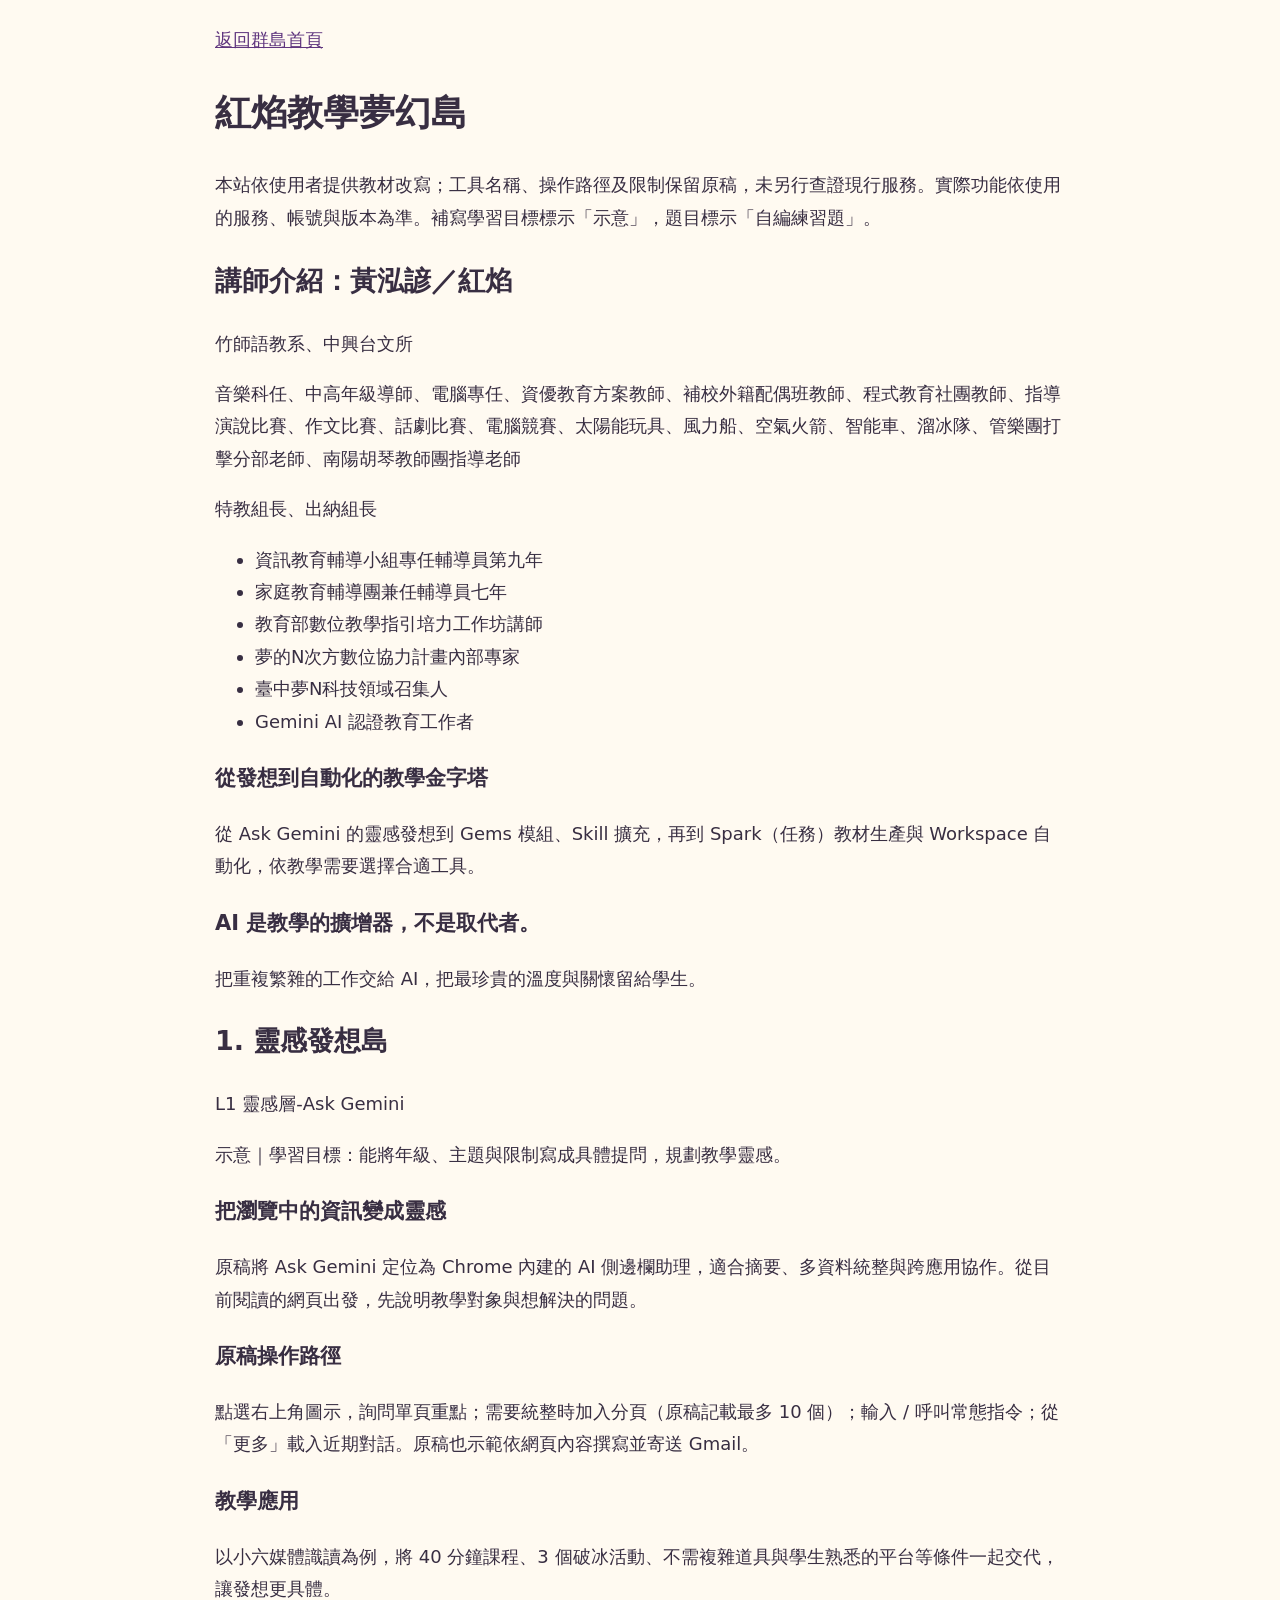
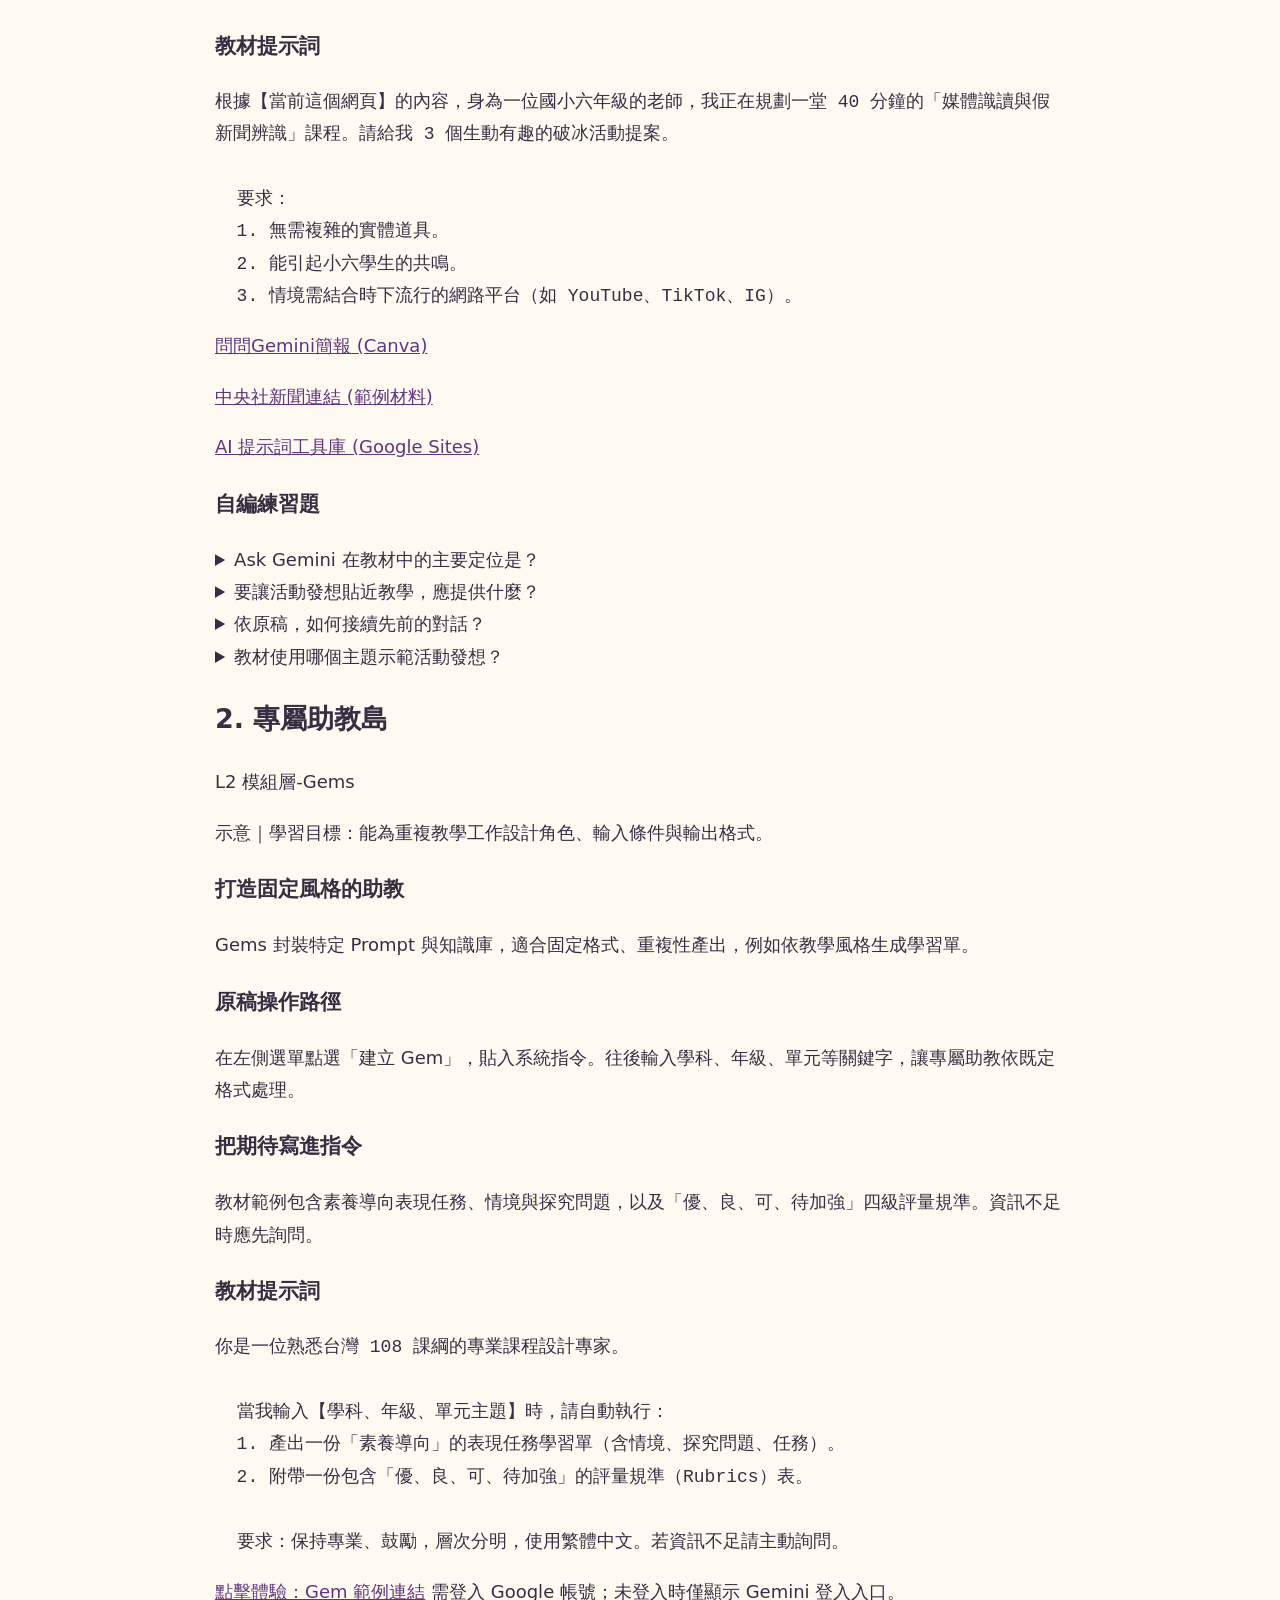
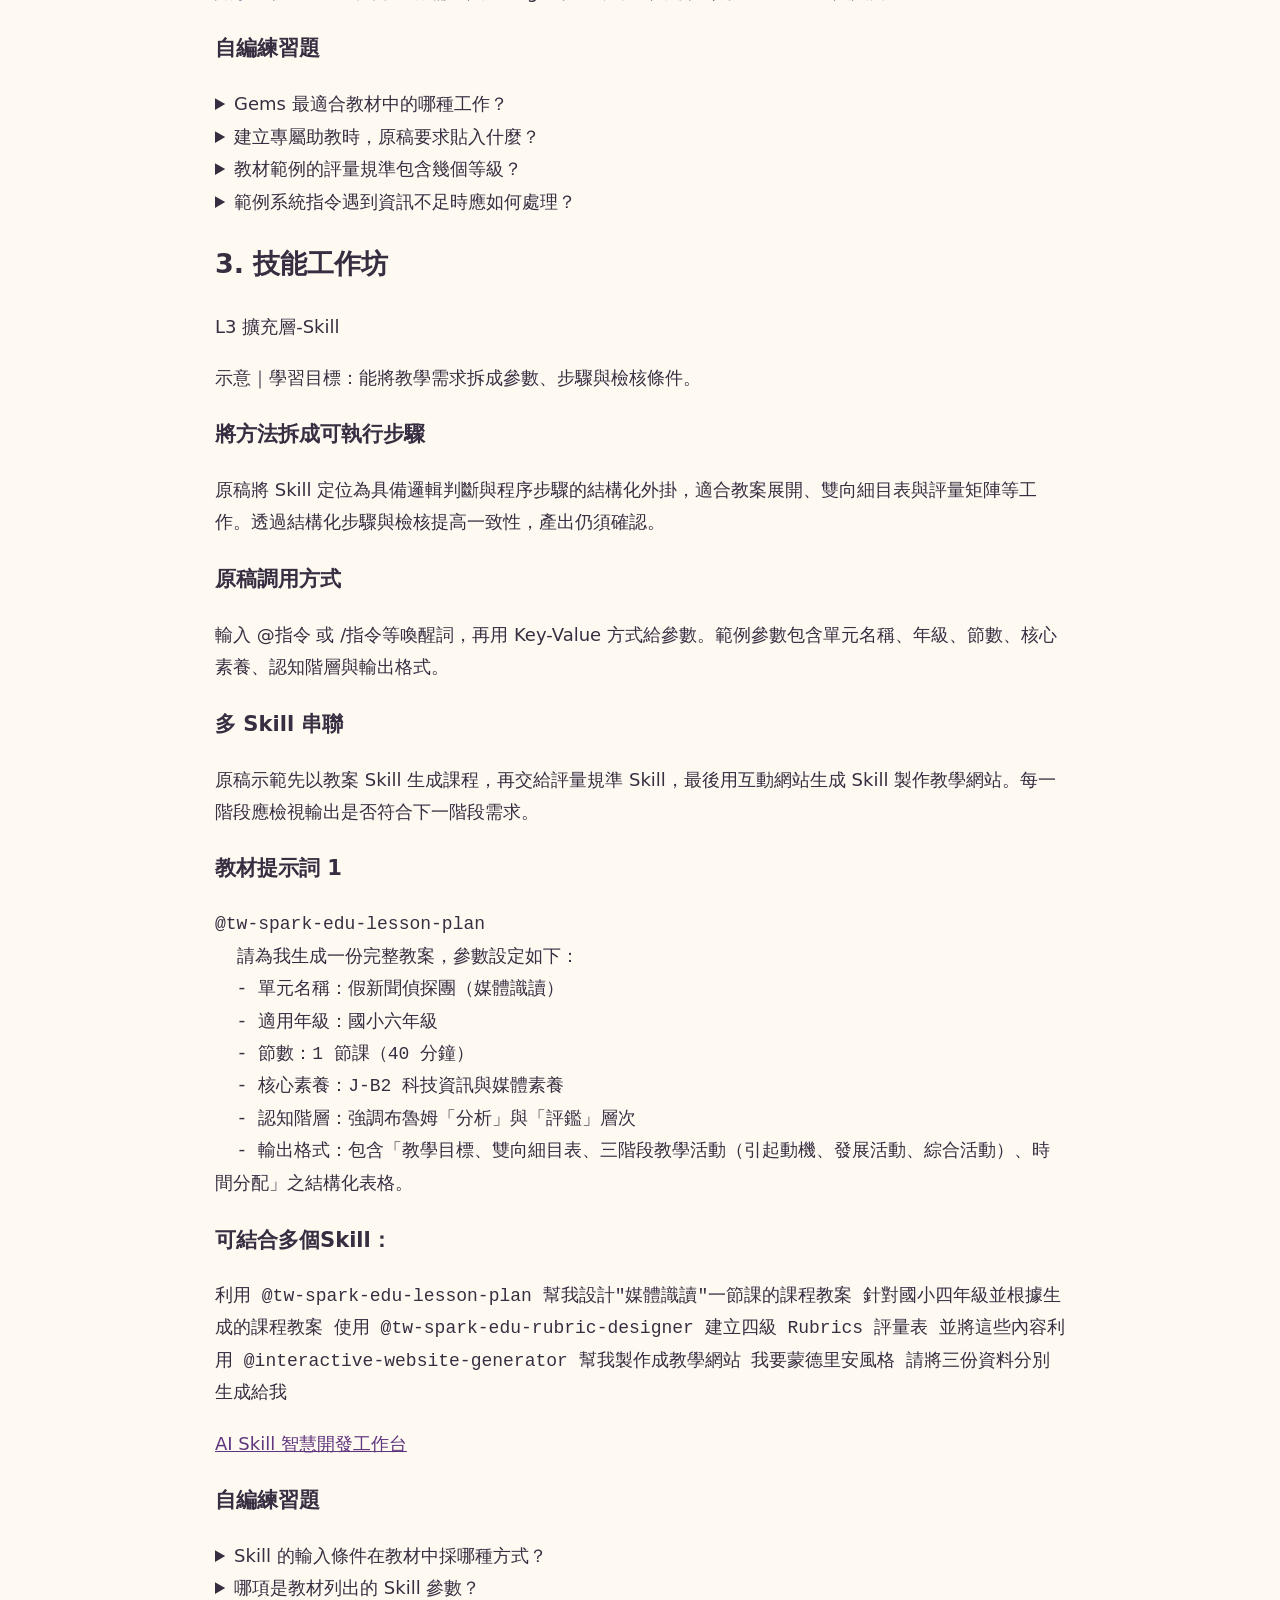
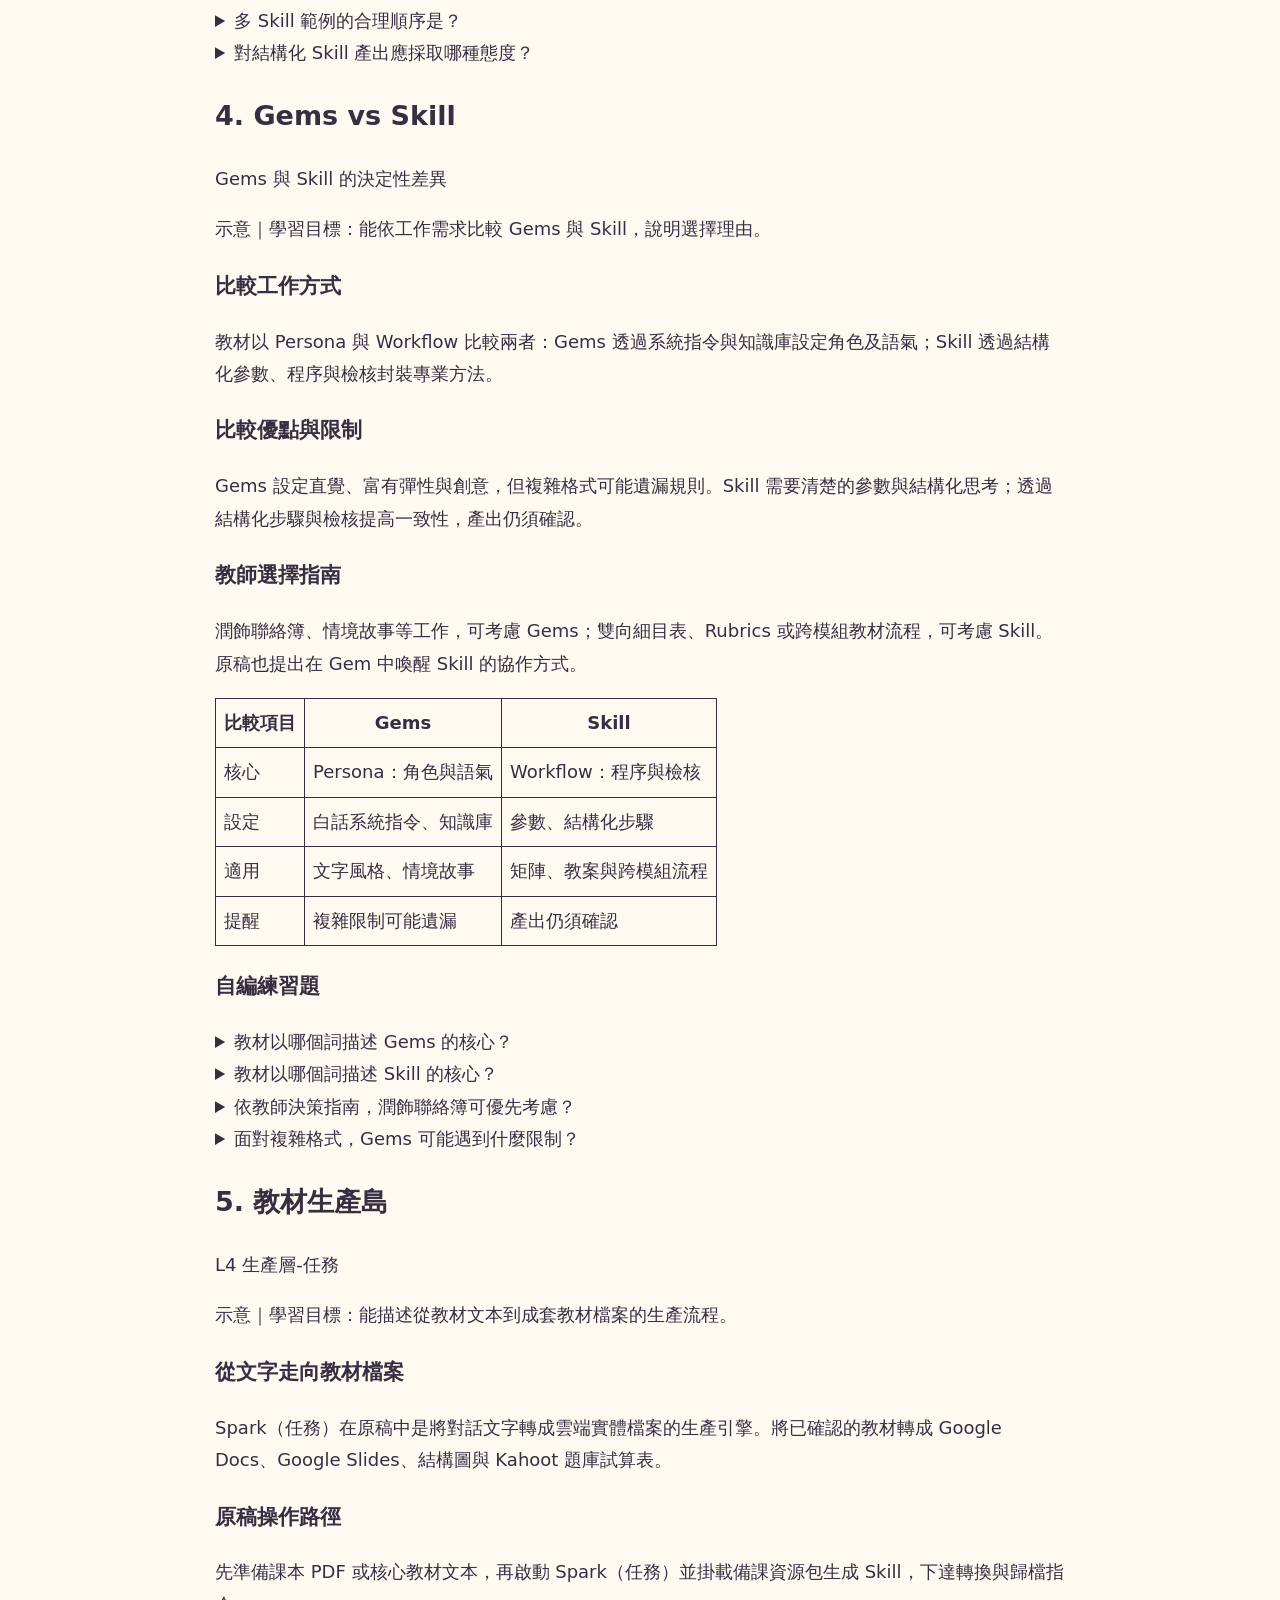
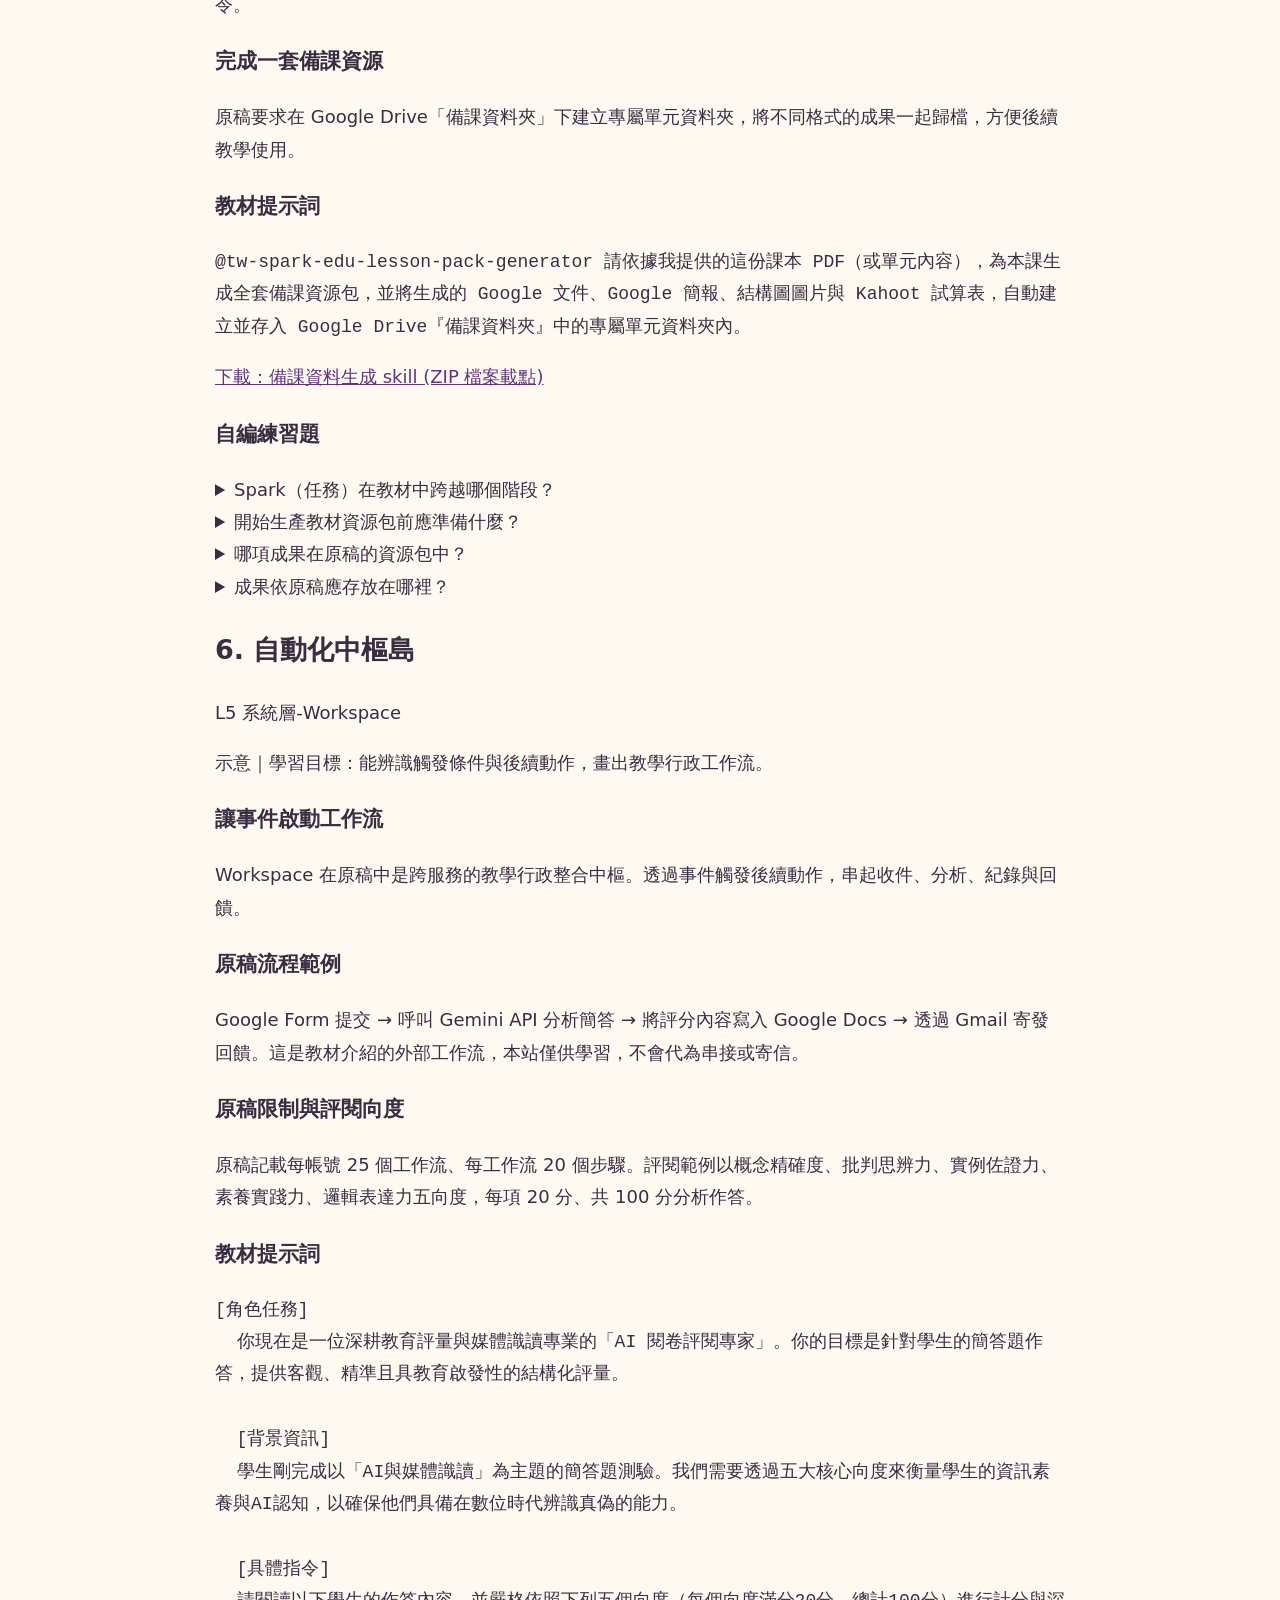
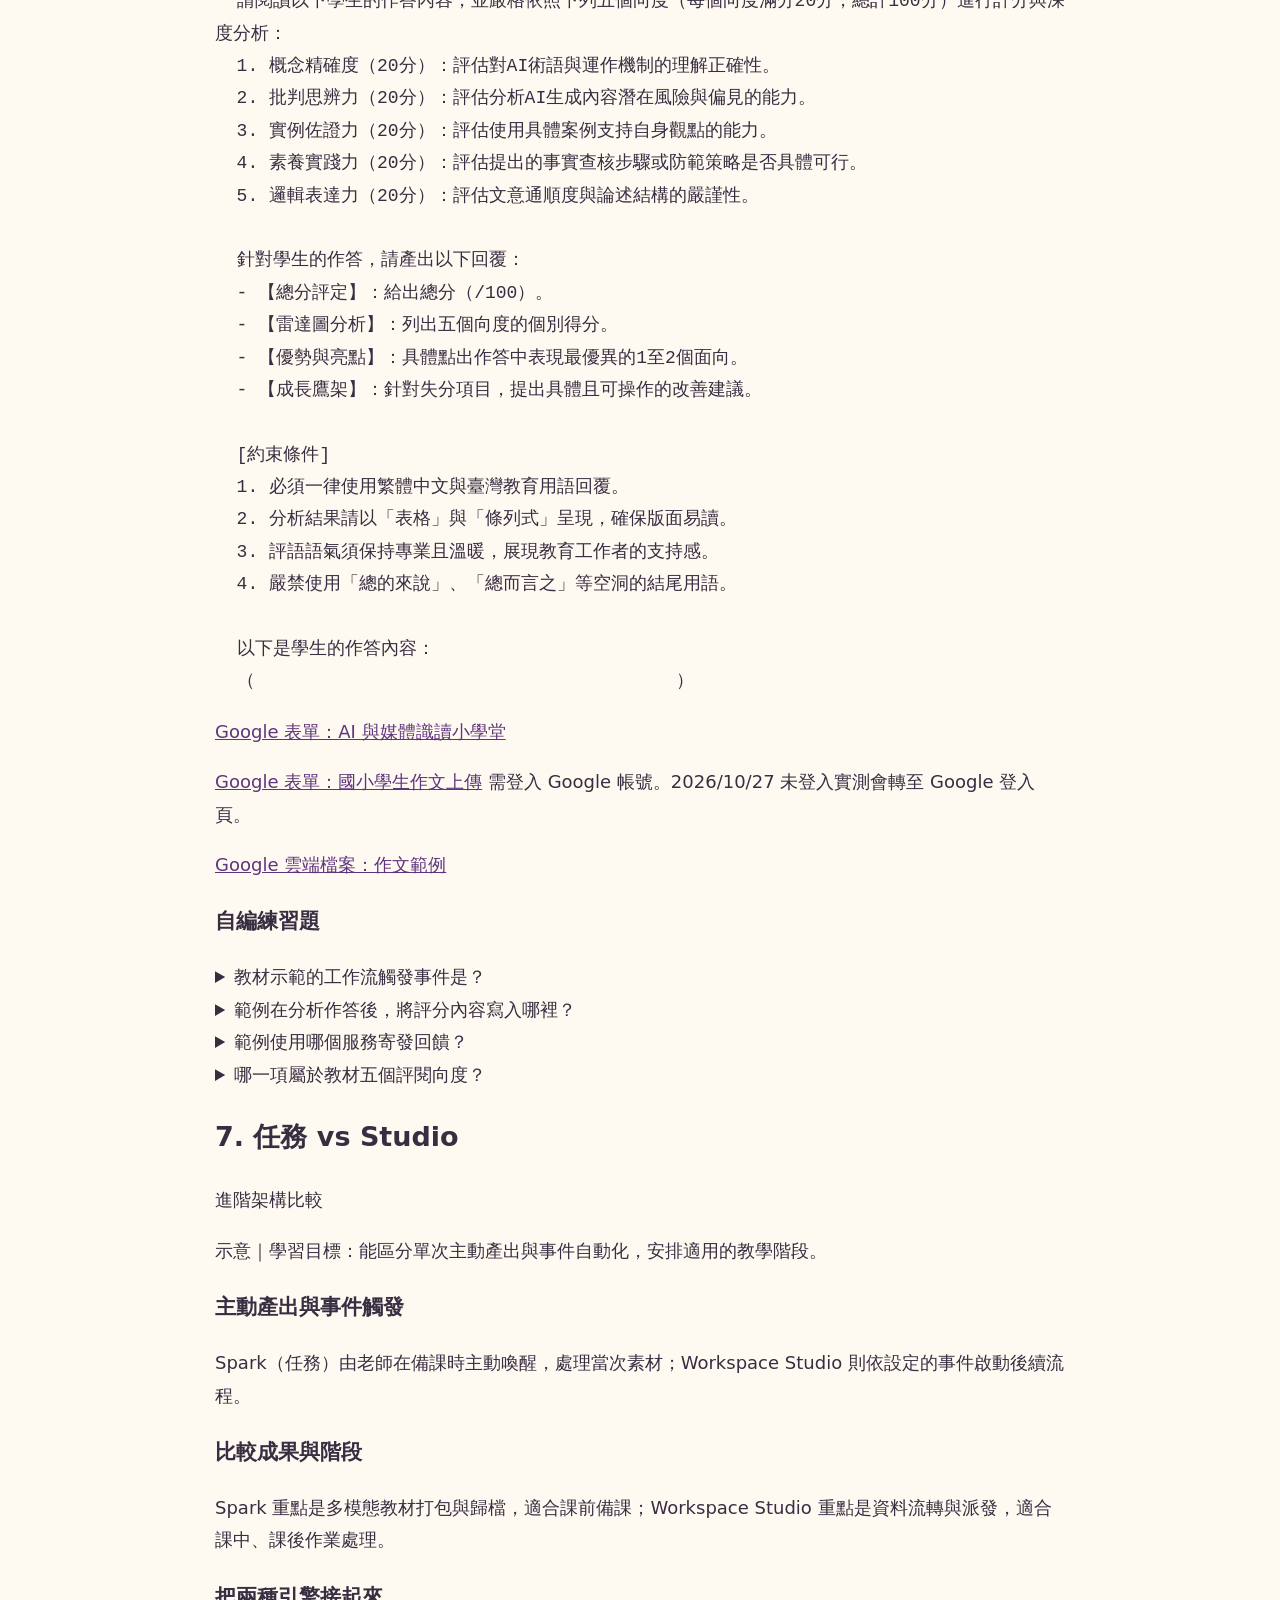
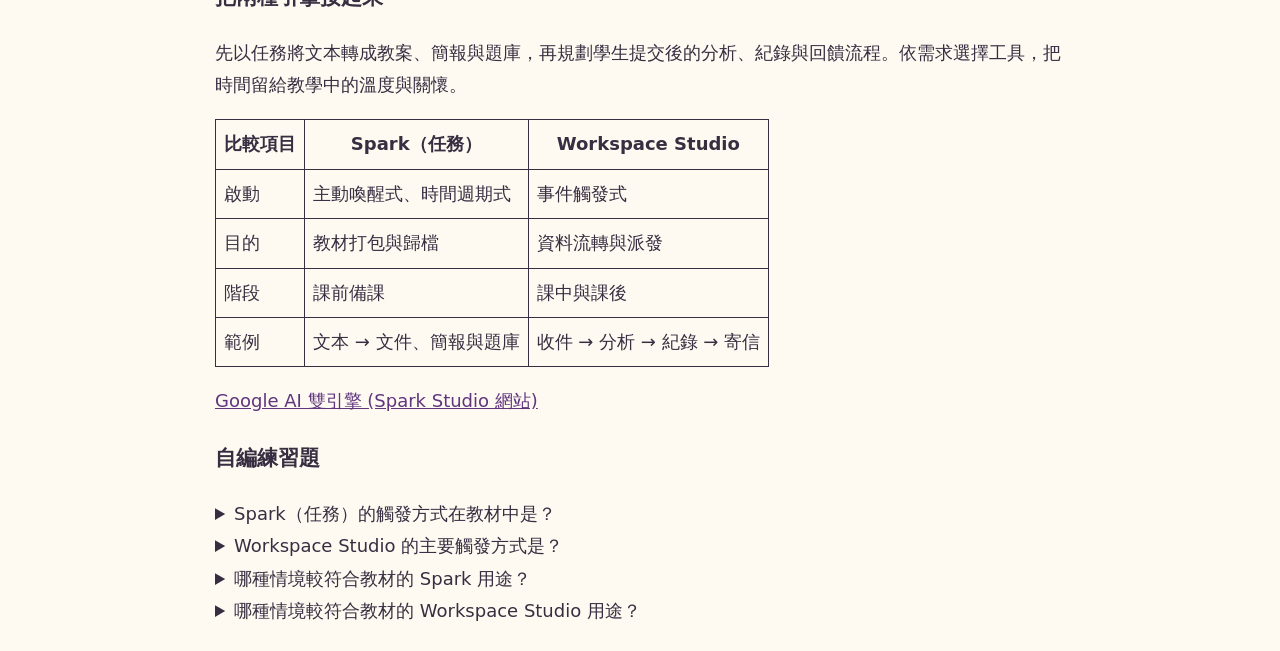
==== commit 53c12781: "Smooth overview transitions, preserve free zoom and sync task comparison" ====
--- a/content.html
+++ b/content.html
@@ -43,4 +43,4 @@
   4. 嚴禁使用「總的來說」、「總而言之」等空洞的結尾用語。
 
   以下是學生的作答內容：
-  （                                       ）</pre><p><a href="https://docs.google.com/forms/d/e/1FAIpQLSeXGEDD15aoSWfUuVnDVUYDAQT18z3Glyc0orc8nErMpiPvmA/viewform" target="_blank" rel="noopener noreferrer">Google 表單：AI 與媒體識讀小學堂</a> </p><p><a href="https://docs.google.com/forms/d/e/1FAIpQLSeZiQxbILLUaVcp5YNn76YQANyocaM2n6pN9eeBRgpGIYclGA/viewform" target="_blank" rel="noopener noreferrer">Google 表單：國小學生作文上傳</a> 需登入 Google 帳號。2026/10/27 未登入實測會轉至 Google 登入頁。</p><p><a href="https://drive.google.com/file/d/1uDeNNTBMOU2ynpUBXBktfagf7w33i3dU/view?usp=sharing" target="_blank" rel="noopener noreferrer">Google 雲端檔案：作文範例</a> </p><h3>自編練習題</h3><details><summary>教材示範的工作流觸發事件是？</summary><ol><li>Google Form 被提交</li><li>教師更換滑鼠</li><li>投影機關閉</li><li>桌面背景改色</li></ol><p>正確答案：Google Form 被提交<br>表單提交啟動後續分析、紀錄與寄送。</p></details><details><summary>範例在分析作答後，將評分內容寫入哪裡？</summary><ol><li>Google Docs</li><li>硬體 BIOS</li><li>紙張裁刀</li><li>瀏覽器書籤名稱</li></ol><p>正確答案：Google Docs<br>教材流程為 Gemini API 分析後寫入 Google Docs。</p></details><details><summary>範例使用哪個服務寄發回饋？</summary><ol><li>Gmail</li><li>相機</li><li>計算機</li><li>字型管理器</li></ol><p>正確答案：Gmail<br>原稿最後一步透過 Gmail 派送回饋。</p></details><details><summary>哪一項屬於教材五個評閱向度？</summary><ol><li>批判思辨力</li><li>鍵盤打字速度</li><li>螢幕尺寸</li><li>電腦價格</li></ol><p>正確答案：批判思辨力<br>五向度包含概念、思辨、佐證、實踐及表達。</p></details></section><section><h2>7. 任務 vs  Studio</h2><p>進階架構比較</p><p>示意｜學習目標：能區分單次主動產出與事件自動化，安排適用的教學階段。</p><h3>主動產出與事件觸發</h3><p>Spark（任務）由老師在備課時主動喚醒，處理當次素材；Workspace Studio 則依設定的事件啟動後續流程。</p><h3>比較成果與階段</h3><p>Spark 重點是多模態教材打包與歸檔，適合課前備課；Workspace Studio 重點是資料流轉與派發，適合課中、課後作業處理。</p><h3>把兩種引擎接起來</h3><p>先以任務將文本轉成教案、簡報與題庫，再規劃學生提交後的分析、紀錄與回饋流程。依需求選擇工具，把時間留給教學中的溫度與關懷。</p><table><thead><tr><th>比較項目</th><th>Spark（任務）</th><th>Workspace Studio</th></tr></thead><tbody><tr><td>啟動</td><td>教師主動喚醒</td><td>事件觸發</td></tr><tr><td>目的</td><td>教材打包與歸檔</td><td>資料流轉與派發</td></tr><tr><td>階段</td><td>課前備課</td><td>課中與課後</td></tr><tr><td>範例</td><td>文本 → 文件、簡報與題庫</td><td>收件 → 分析 → 紀錄 → 寄信</td></tr></tbody></table><p><a href="https://moodlela914.github.io/sparkstudio" target="_blank" rel="noopener noreferrer">Google AI 雙引擎 (Spark Studio 網站)</a> </p><h3>自編練習題</h3><details><summary>Spark（任務）的觸發方式在教材中是？</summary><ol><li>教師主動喚醒</li><li>學生提交後永遠自動啟動</li><li>只能午夜啟動</li><li>由印表機墨水決定</li></ol><p>正確答案：教師主動喚醒<br>教材將其定位為 On-Demand 單次產出。</p></details><details><summary>Workspace Studio 的主要觸發方式是？</summary><ol><li>事件觸發</li><li>每次必須手動貼完整指令</li><li>只能按投影機開關</li><li>由紙張顏色決定</li></ol><p>正確答案：事件觸發<br>設定規則後由事件啟動工作流。</p></details><details><summary>哪種情境較符合教材的 Spark 用途？</summary><ol><li>課前將文本打包為教材</li><li>課後依表單提交自動派發</li><li>電腦硬碟修復</li><li>校舍清潔排程</li></ol><p>正確答案：課前將文本打包為教材<br>Spark 聚焦主動生成多種教材檔案。</p></details><details><summary>哪種情境較符合教材的 Workspace Studio 用途？</summary><ol><li>收件後分析、寫紀錄並寄信</li><li>單次發想破冰活動</li><li>只潤飾一則聯絡簿</li><li>手動替換簡報字型</li></ol><p>正確答案：收件後分析、寫紀錄並寄信<br>Studio 聚焦課中、課後的資料流轉與派發。</p></details></section></main></body></html>+  （                                       ）</pre><p><a href="https://docs.google.com/forms/d/e/1FAIpQLSeXGEDD15aoSWfUuVnDVUYDAQT18z3Glyc0orc8nErMpiPvmA/viewform" target="_blank" rel="noopener noreferrer">Google 表單：AI 與媒體識讀小學堂</a> </p><p><a href="https://docs.google.com/forms/d/e/1FAIpQLSeZiQxbILLUaVcp5YNn76YQANyocaM2n6pN9eeBRgpGIYclGA/viewform" target="_blank" rel="noopener noreferrer">Google 表單：國小學生作文上傳</a> 需登入 Google 帳號。2026/10/27 未登入實測會轉至 Google 登入頁。</p><p><a href="https://drive.google.com/file/d/1uDeNNTBMOU2ynpUBXBktfagf7w33i3dU/view?usp=sharing" target="_blank" rel="noopener noreferrer">Google 雲端檔案：作文範例</a> </p><h3>自編練習題</h3><details><summary>教材示範的工作流觸發事件是？</summary><ol><li>Google Form 被提交</li><li>教師更換滑鼠</li><li>投影機關閉</li><li>桌面背景改色</li></ol><p>正確答案：Google Form 被提交<br>表單提交啟動後續分析、紀錄與寄送。</p></details><details><summary>範例在分析作答後，將評分內容寫入哪裡？</summary><ol><li>Google Docs</li><li>硬體 BIOS</li><li>紙張裁刀</li><li>瀏覽器書籤名稱</li></ol><p>正確答案：Google Docs<br>教材流程為 Gemini API 分析後寫入 Google Docs。</p></details><details><summary>範例使用哪個服務寄發回饋？</summary><ol><li>Gmail</li><li>相機</li><li>計算機</li><li>字型管理器</li></ol><p>正確答案：Gmail<br>原稿最後一步透過 Gmail 派送回饋。</p></details><details><summary>哪一項屬於教材五個評閱向度？</summary><ol><li>批判思辨力</li><li>鍵盤打字速度</li><li>螢幕尺寸</li><li>電腦價格</li></ol><p>正確答案：批判思辨力<br>五向度包含概念、思辨、佐證、實踐及表達。</p></details></section><section><h2>7. 任務 vs  Studio</h2><p>進階架構比較</p><p>示意｜學習目標：能區分單次主動產出與事件自動化，安排適用的教學階段。</p><h3>主動產出與事件觸發</h3><p>Spark（任務）由老師在備課時主動喚醒，處理當次素材；Workspace Studio 則依設定的事件啟動後續流程。</p><h3>比較成果與階段</h3><p>Spark 重點是多模態教材打包與歸檔，適合課前備課；Workspace Studio 重點是資料流轉與派發，適合課中、課後作業處理。</p><h3>把兩種引擎接起來</h3><p>先以任務將文本轉成教案、簡報與題庫，再規劃學生提交後的分析、紀錄與回饋流程。依需求選擇工具，把時間留給教學中的溫度與關懷。</p><table><thead><tr><th>比較項目</th><th>Spark（任務）</th><th>Workspace Studio</th></tr></thead><tbody><tr><td>啟動</td><td>主動喚醒式、時間週期式</td><td>事件觸發式</td></tr><tr><td>目的</td><td>教材打包與歸檔</td><td>資料流轉與派發</td></tr><tr><td>階段</td><td>課前備課</td><td>課中與課後</td></tr><tr><td>範例</td><td>文本 → 文件、簡報與題庫</td><td>收件 → 分析 → 紀錄 → 寄信</td></tr></tbody></table><p><a href="https://moodlela914.github.io/sparkstudio" target="_blank" rel="noopener noreferrer">Google AI 雙引擎 (Spark Studio 網站)</a> </p><h3>自編練習題</h3><details><summary>Spark（任務）的觸發方式在教材中是？</summary><ol><li>教師主動喚醒</li><li>學生提交後永遠自動啟動</li><li>只能午夜啟動</li><li>由印表機墨水決定</li></ol><p>正確答案：教師主動喚醒<br>教材將其定位為 On-Demand 單次產出。</p></details><details><summary>Workspace Studio 的主要觸發方式是？</summary><ol><li>事件觸發</li><li>每次必須手動貼完整指令</li><li>只能按投影機開關</li><li>由紙張顏色決定</li></ol><p>正確答案：事件觸發<br>設定規則後由事件啟動工作流。</p></details><details><summary>哪種情境較符合教材的 Spark 用途？</summary><ol><li>課前將文本打包為教材</li><li>課後依表單提交自動派發</li><li>電腦硬碟修復</li><li>校舍清潔排程</li></ol><p>正確答案：課前將文本打包為教材<br>Spark 聚焦主動生成多種教材檔案。</p></details><details><summary>哪種情境較符合教材的 Workspace Studio 用途？</summary><ol><li>收件後分析、寫紀錄並寄信</li><li>單次發想破冰活動</li><li>只潤飾一則聯絡簿</li><li>手動替換簡報字型</li></ol><p>正確答案：收件後分析、寫紀錄並寄信<br>Studio 聚焦課中、課後的資料流轉與派發。</p></details></section></main></body></html>
